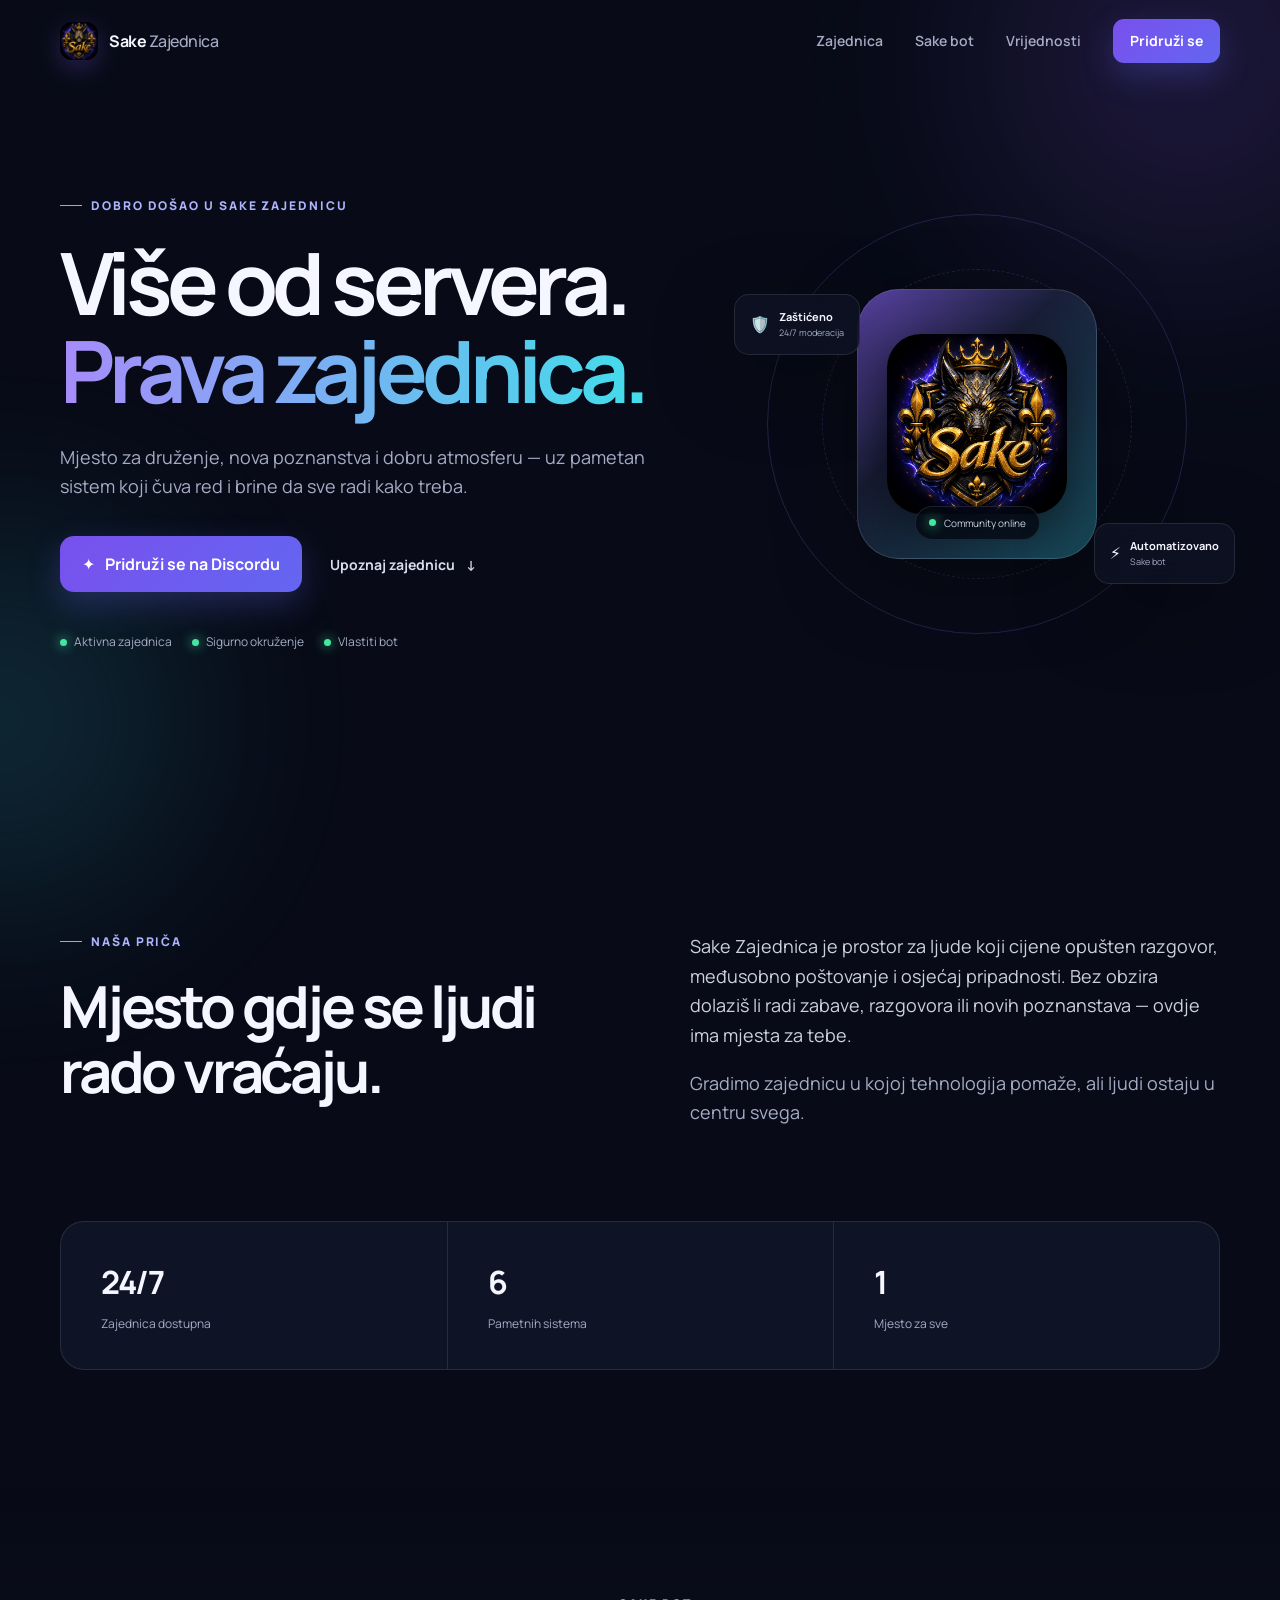
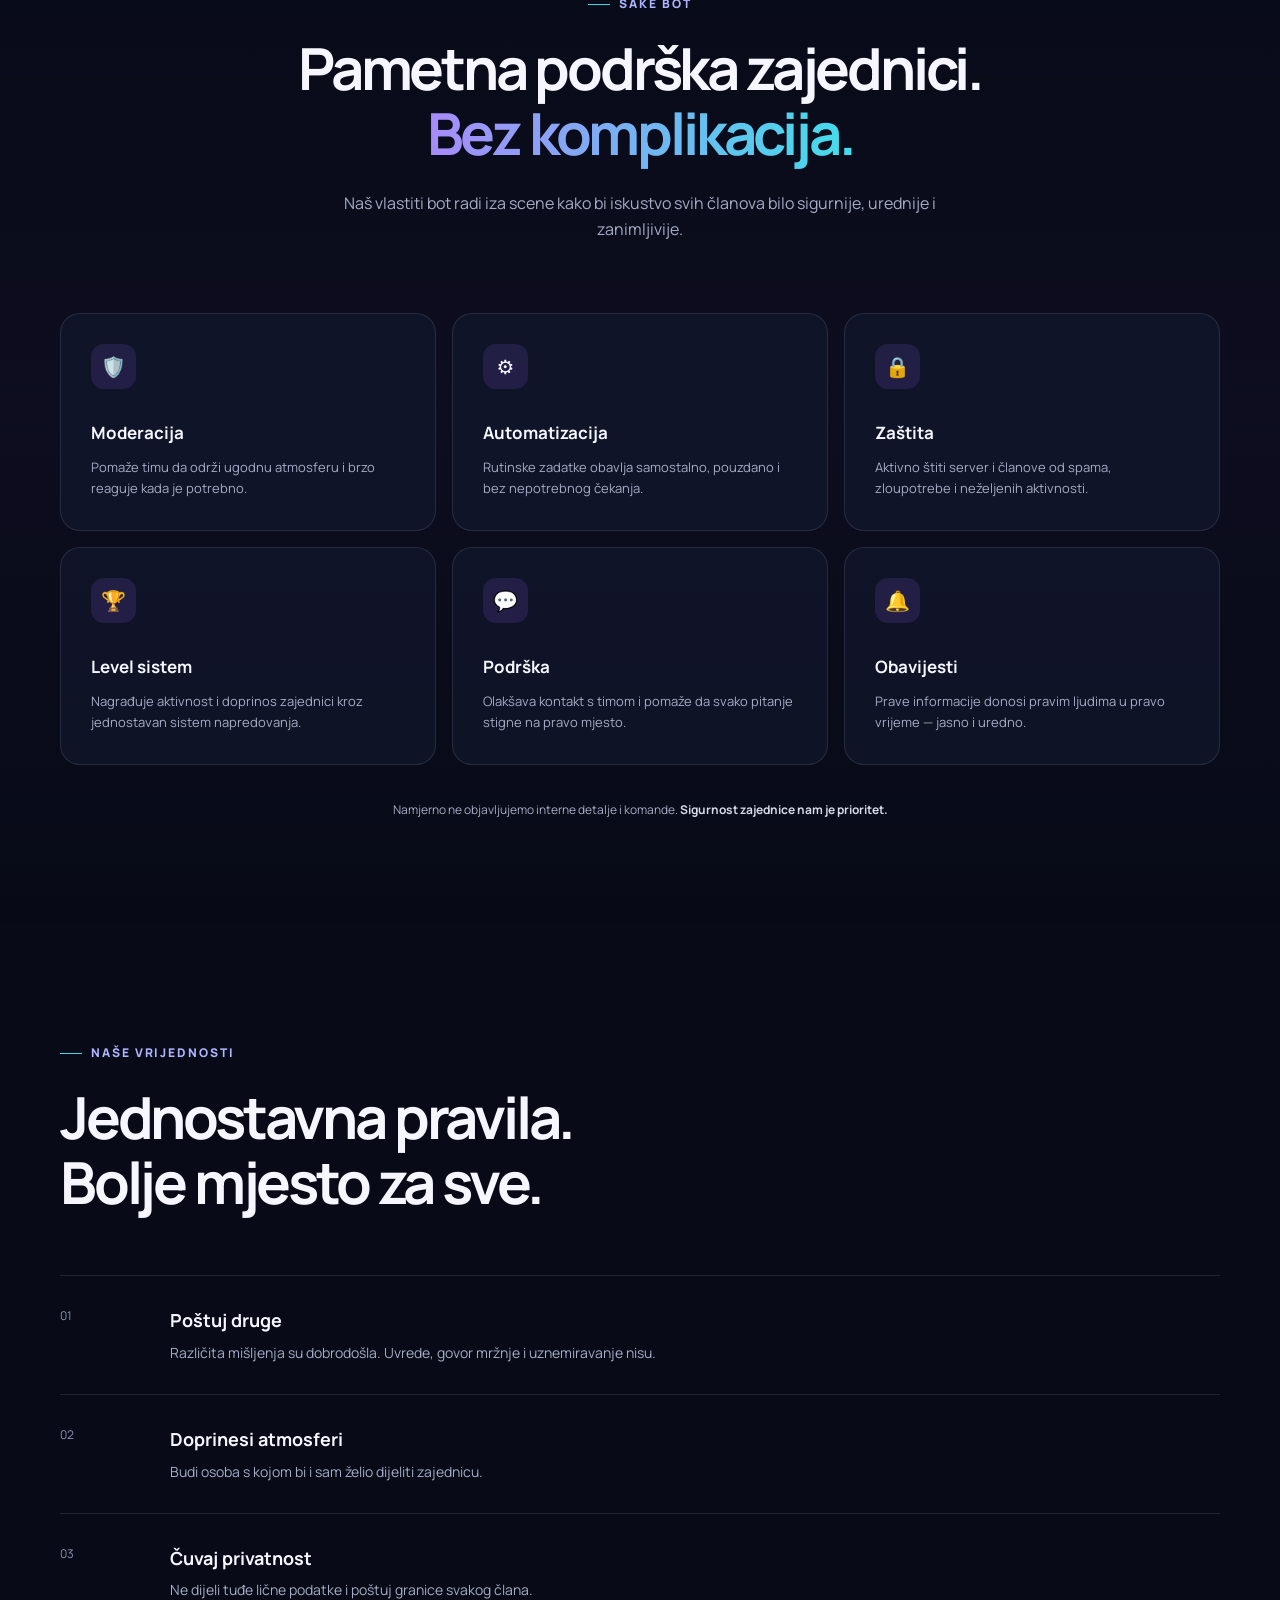
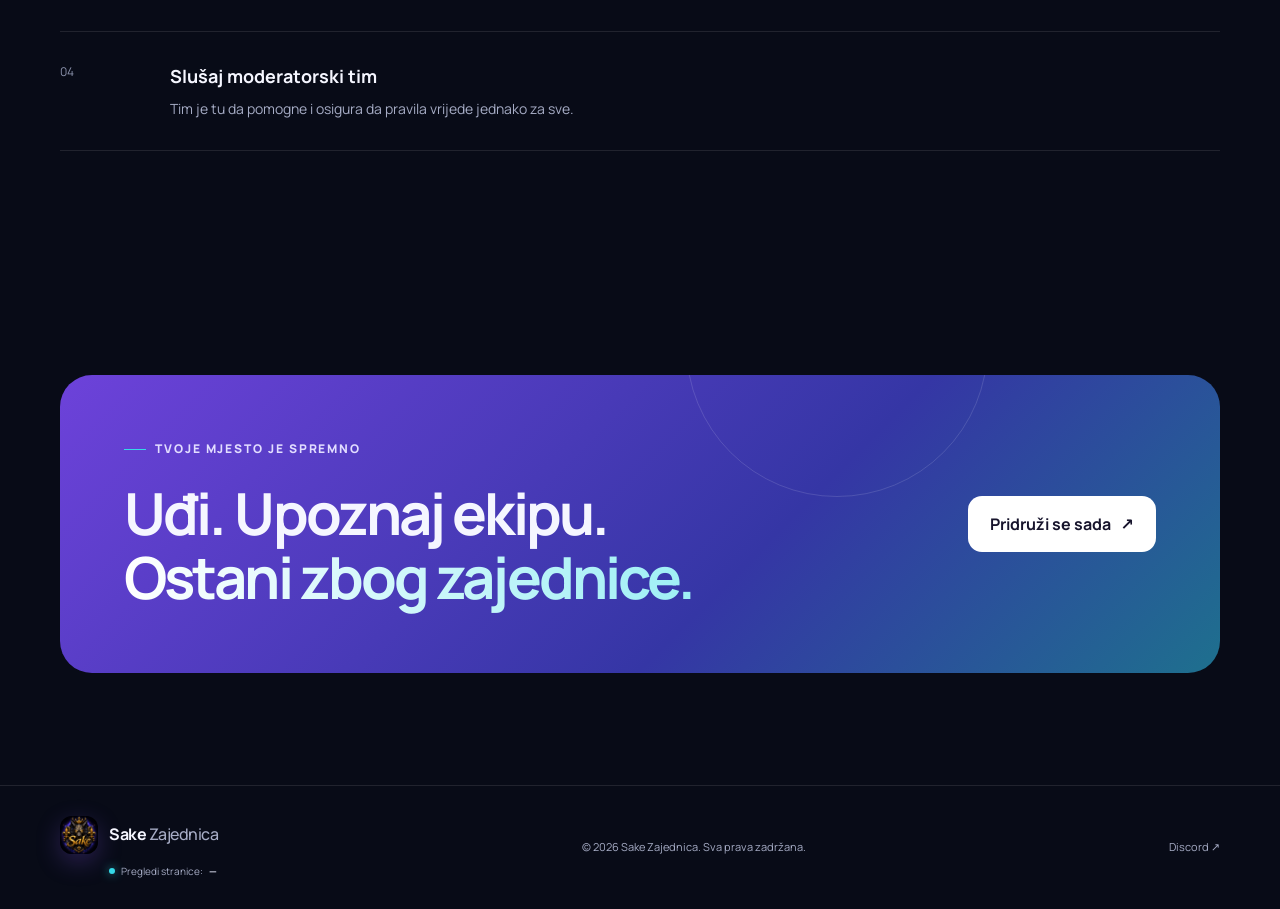
==== index.html @ 74715feb "Fix visitor counter caching." ====
<!DOCTYPE html>
<html lang="bs">
<head>
  <meta charset="UTF-8">
  <meta name="viewport" content="width=device-width, initial-scale=1.0">
  <meta name="description" content="Sake Zajednica — mjesto za druženje, podršku i dobru atmosferu, uz pametnu automatizaciju Sake bota.">
  <meta name="theme-color" content="#080b17">
  <meta property="og:title" content="Sake Zajednica">
  <meta property="og:description" content="Zajednica koja spaja ljude. Sistem koji brine o detaljima.">
  <meta property="og:type" content="website">
  <title>Sake Zajednica — Više od servera</title>
  <link rel="preconnect" href="https://fonts.googleapis.com">
  <link rel="preconnect" href="https://fonts.gstatic.com" crossorigin>
  <link href="https://fonts.googleapis.com/css2?family=Manrope:wght@400;500;600;700;800&display=swap" rel="stylesheet">
  <link rel="stylesheet" href="style.css">
</head>
<body>
  <a class="skip-link" href="#sadrzaj">Preskoči na sadržaj</a>
  <div class="ambient ambient-one" aria-hidden="true"></div>
  <div class="ambient ambient-two" aria-hidden="true"></div>

  <header class="site-header" id="pocetna">
    <div class="container nav-wrap">
      <a class="brand" href="#pocetna" aria-label="Sake Zajednica — početna">
        <img class="brand-mark" src="sake-logo.png" alt="">
        <span>Sake <b>Zajednica</b></span>
      </a>
      <button class="menu-button" type="button" aria-expanded="false" aria-controls="glavna-navigacija" aria-label="Otvori meni">
        <span></span><span></span><span></span>
      </button>
      <nav class="nav" id="glavna-navigacija" aria-label="Glavna navigacija">
        <a href="#zajednica">Zajednica</a>
        <a href="#bot">Sake bot</a>
        <a href="#vrijednosti">Vrijednosti</a>
        <a class="button button-small" href="https://discord.gg/yXfwsWXSf" target="_blank" rel="noopener noreferrer">Pridruži se</a>
      </nav>
    </div>
  </header>

  <main id="sadrzaj">
    <section class="hero section">
      <div class="container hero-grid">
        <div class="hero-copy reveal">
          <p class="eyebrow"><span></span> Dobro došao u Sake Zajednicu</p>
          <h1>Više od servera.<br><em>Prava zajednica.</em></h1>
          <p class="hero-text">Mjesto za druženje, nova poznanstva i dobru atmosferu — uz pametan sistem koji čuva red i brine da sve radi kako treba.</p>
          <div class="hero-actions">
            <a class="button" href="https://discord.gg/yXfwsWXSf" target="_blank" rel="noopener noreferrer">
              <span class="discord-icon" aria-hidden="true">✦</span> Pridruži se na Discordu
            </a>
            <a class="text-link" href="#zajednica">Upoznaj zajednicu <span aria-hidden="true">↓</span></a>
          </div>
          <div class="trust-row" aria-label="Glavne odlike">
            <span><i></i> Aktivna zajednica</span>
            <span><i></i> Sigurno okruženje</span>
            <span><i></i> Vlastiti bot</span>
          </div>
        </div>

        <div class="hero-visual reveal" aria-label="Sake Zajednica simbol">
          <div class="orbit orbit-one"></div>
          <div class="orbit orbit-two"></div>
          <div class="logo-card">
            <div class="logo-placeholder"><img src="sake-logo.png" alt="Sake Zajednica logo"></div>
            <div class="status-pill"><i></i> Community online</div>
          </div>
          <div class="float-card float-card-one"><span>🛡️</span><b>Zaštićeno</b><small>24/7 moderacija</small></div>
          <div class="float-card float-card-two"><span>⚡</span><b>Automatizovano</b><small>Sake bot</small></div>
        </div>
      </div>
    </section>

    <section class="section about" id="zajednica">
      <div class="container split">
        <div class="section-heading reveal">
          <p class="eyebrow"><span></span> Naša priča</p>
          <h2>Mjesto gdje se ljudi rado vraćaju.</h2>
        </div>
        <div class="about-copy reveal">
          <p>Sake Zajednica je prostor za ljude koji cijene opušten razgovor, međusobno poštovanje i osjećaj pripadnosti. Bez obzira dolaziš li radi zabave, razgovora ili novih poznanstava — ovdje ima mjesta za tebe.</p>
          <p>Gradimo zajednicu u kojoj tehnologija pomaže, ali ljudi ostaju u centru svega.</p>
        </div>
      </div>
      <div class="container stats reveal">
        <article><strong>24/7</strong><span>Zajednica dostupna</span></article>
        <article><strong>6</strong><span>Pametnih sistema</span></article>
        <article><strong>1</strong><span>Mjesto za sve</span></article>
      </div>
    </section>

    <section class="section bot-section" id="bot">
      <div class="container">
        <div class="section-heading centered reveal">
          <p class="eyebrow"><span></span> Sake bot</p>
          <h2>Pametna podrška zajednici.<br><em>Bez komplikacija.</em></h2>
          <p>Naš vlastiti bot radi iza scene kako bi iskustvo svih članova bilo sigurnije, urednije i zanimljivije.</p>
        </div>
        <div class="feature-grid">
          <article class="feature-card reveal"><span class="feature-icon">🛡️</span><h3>Moderacija</h3><p>Pomaže timu da održi ugodnu atmosferu i brzo reaguje kada je potrebno.</p></article>
          <article class="feature-card reveal"><span class="feature-icon">⚙️</span><h3>Automatizacija</h3><p>Rutinske zadatke obavlja samostalno, pouzdano i bez nepotrebnog čekanja.</p></article>
          <article class="feature-card reveal"><span class="feature-icon">🔒</span><h3>Zaštita</h3><p>Aktivno štiti server i članove od spama, zloupotrebe i neželjenih aktivnosti.</p></article>
          <article class="feature-card reveal"><span class="feature-icon">🏆</span><h3>Level sistem</h3><p>Nagrađuje aktivnost i doprinos zajednici kroz jednostavan sistem napredovanja.</p></article>
          <article class="feature-card reveal"><span class="feature-icon">💬</span><h3>Podrška</h3><p>Olakšava kontakt s timom i pomaže da svako pitanje stigne na pravo mjesto.</p></article>
          <article class="feature-card reveal"><span class="feature-icon">🔔</span><h3>Obavijesti</h3><p>Prave informacije donosi pravim ljudima u pravo vrijeme — jasno i uredno.</p></article>
        </div>
        <p class="privacy-note reveal">Namjerno ne objavljujemo interne detalje i komande. <strong>Sigurnost zajednice nam je prioritet.</strong></p>
      </div>
    </section>

    <section class="section values" id="vrijednosti">
      <div class="container">
        <div class="section-heading reveal">
          <p class="eyebrow"><span></span> Naše vrijednosti</p>
          <h2>Jednostavna pravila.<br>Bolje mjesto za sve.</h2>
        </div>
        <div class="values-list">
          <article class="value-item reveal"><span>01</span><div><h3>Poštuj druge</h3><p>Različita mišljenja su dobrodošla. Uvrede, govor mržnje i uznemiravanje nisu.</p></div></article>
          <article class="value-item reveal"><span>02</span><div><h3>Doprinesi atmosferi</h3><p>Budi osoba s kojom bi i sam želio dijeliti zajednicu.</p></div></article>
          <article class="value-item reveal"><span>03</span><div><h3>Čuvaj privatnost</h3><p>Ne dijeli tuđe lične podatke i poštuj granice svakog člana.</p></div></article>
          <article class="value-item reveal"><span>04</span><div><h3>Slušaj moderatorski tim</h3><p>Tim je tu da pomogne i osigura da pravila vrijede jednako za sve.</p></div></article>
        </div>
      </div>
    </section>

    <section class="section cta-section">
      <div class="container">
        <div class="cta-card reveal">
          <div>
            <p class="eyebrow"><span></span> Tvoje mjesto je spremno</p>
            <h2>Uđi. Upoznaj ekipu.<br><em>Ostani zbog zajednice.</em></h2>
          </div>
          <a class="button button-light" href="https://discord.gg/yXfwsWXSf" target="_blank" rel="noopener noreferrer">Pridruži se sada <span aria-hidden="true">↗</span></a>
        </div>
      </div>
    </section>
  </main>

  <footer class="footer">
    <div class="container footer-inner">
      <div class="footer-brand-group">
        <a class="brand" href="#pocetna"><img class="brand-mark" src="sake-logo.png" alt=""><span>Sake <b>Zajednica</b></span></a>
        <p class="visitor-counter" aria-live="polite"><span class="visitor-dot" aria-hidden="true"></span> Pregledi stranice: <strong id="visitor-count">—</strong></p>
      </div>
      <p>© <span id="godina"></span> Sake Zajednica. Sva prava zadržana.</p>
      <a class="footer-link" href="https://discord.gg/yXfwsWXSf" target="_blank" rel="noopener noreferrer">Discord ↗</a>
    </div>
  </footer>
  <script src="script.js?v=2"></script>
  <!-- Cloudflare Web Analytics -->
  <script type="module" src="https://static.cloudflareinsights.com/beacon.min.js" data-cf-beacon='{"token":"9c5f7e18ece34b65b502d31fbe0b8e7a"}'></script>
  <!-- End Cloudflare Web Analytics -->
</body>
</html>
---- style.css ----
:root{--bg:#080b17;--bg-2:#0c1020;--panel:rgba(20,25,47,.65);--text:#f5f6ff;--muted:#a6acc5;--line:rgba(255,255,255,.1);--purple:#8b5cf6;--cyan:#35d9e7;--radius:24px;--shadow:0 24px 80px rgba(0,0,0,.35)}
*{box-sizing:border-box}html{scroll-behavior:smooth}body{margin:0;background:var(--bg);color:var(--text);font-family:"Manrope",system-ui,sans-serif;line-height:1.65;overflow-x:hidden}body.menu-open{overflow:hidden}a{color:inherit;text-decoration:none}button{font:inherit}.container{width:min(1160px,calc(100% - 40px));margin-inline:auto}.section{padding:112px 0;position:relative}.skip-link{position:fixed;left:16px;top:-80px;background:#fff;color:#080b17;padding:10px 16px;border-radius:8px;z-index:999}.skip-link:focus{top:16px}.ambient{position:fixed;border-radius:50%;filter:blur(100px);pointer-events:none;opacity:.15;z-index:-1}.ambient-one{width:420px;height:420px;background:var(--purple);top:-150px;right:-120px}.ambient-two{width:360px;height:360px;background:var(--cyan);bottom:0;left:-180px}.site-header{position:fixed;z-index:100;width:100%;top:0;transition:.3s}.site-header.scrolled{background:rgba(8,11,23,.8);backdrop-filter:blur(18px);border-bottom:1px solid var(--line)}.nav-wrap{height:82px;display:flex;align-items:center;justify-content:space-between}.brand{display:flex;align-items:center;gap:11px;font-weight:700;letter-spacing:-.03em}.brand b{color:var(--muted);font-weight:500}.brand-mark{display:grid;place-items:center;width:38px;height:38px;border-radius:12px;background:linear-gradient(135deg,var(--purple),var(--cyan));font-weight:800;box-shadow:0 8px 24px rgba(139,92,246,.25)}.nav{display:flex;align-items:center;gap:32px;font-size:14px;font-weight:600;color:var(--muted)}.nav a:not(.button):hover{color:var(--text)}.menu-button{display:none;border:0;background:none;padding:8px}.menu-button span{display:block;width:24px;height:2px;background:#fff;margin:5px;border-radius:2px}.button{display:inline-flex;align-items:center;justify-content:center;gap:10px;border-radius:14px;padding:15px 22px;background:linear-gradient(135deg,#7950ed,#6366f1);font-weight:700;color:#fff;box-shadow:0 12px 32px rgba(99,102,241,.28);transition:transform .2s,box-shadow .2s}.button:hover{transform:translateY(-2px);box-shadow:0 16px 38px rgba(99,102,241,.4)}.button-small{padding:10px 17px;border-radius:11px}.hero{min-height:820px;display:grid;align-items:center;padding-top:140px}.hero-grid{display:grid;grid-template-columns:1.1fr .9fr;gap:80px;align-items:center}.eyebrow{display:flex;align-items:center;gap:9px;color:#aeb5ff;text-transform:uppercase;font-size:12px;letter-spacing:.16em;font-weight:800;margin:0 0 22px}.eyebrow span{width:22px;height:1px;background:var(--cyan)}h1,h2,h3,p{margin-top:0}h1{font-size:clamp(52px,7vw,86px);line-height:1.03;letter-spacing:-.065em;margin-bottom:28px}h1 em,h2 em{font-style:normal;background:linear-gradient(90deg,#a78bfa,#42ddea);background-clip:text;-webkit-background-clip:text;color:transparent}.hero-text{font-size:18px;color:var(--muted);max-width:620px;margin-bottom:34px}.hero-actions{display:flex;align-items:center;gap:28px}.text-link{color:#d8dcef;font-size:14px;font-weight:700}.text-link span{margin-left:8px}.trust-row{display:flex;flex-wrap:wrap;gap:20px;margin-top:40px;color:var(--muted);font-size:12px}.trust-row span{display:flex;align-items:center;gap:7px}.trust-row i,.status-pill i{width:7px;height:7px;border-radius:50%;background:#43e7a1;box-shadow:0 0 12px #43e7a1}.hero-visual{position:relative;min-height:480px;display:grid;place-items:center}.orbit{position:absolute;border:1px solid rgba(147,126,255,.2);border-radius:50%}.orbit-one{width:420px;height:420px;animation:spin 18s linear infinite}.orbit-two{width:310px;height:310px;border-style:dashed;animation:spin 14s linear infinite reverse}.logo-card{position:relative;width:240px;height:270px;border:1px solid rgba(255,255,255,.15);border-radius:42px;background:linear-gradient(145deg,rgba(39,45,79,.8),rgba(13,17,34,.8));backdrop-filter:blur(16px);display:grid;place-items:center;box-shadow:var(--shadow)}.logo-card:before{content:"";position:absolute;inset:-1px;border-radius:42px;background:linear-gradient(135deg,rgba(139,92,246,.55),transparent 40%,rgba(53,217,231,.3));z-index:-1}.logo-placeholder{text-align:center}.logo-placeholder span{display:grid;place-items:center;width:100px;height:100px;border-radius:30px;background:linear-gradient(135deg,var(--purple),var(--cyan));font-size:48px;font-weight:800;margin:auto auto 14px}.logo-placeholder small{color:var(--muted);font-size:9px;letter-spacing:.18em}.status-pill{position:absolute;bottom:18px;display:flex;align-items:center;gap:8px;background:rgba(5,8,18,.78);border:1px solid var(--line);border-radius:30px;padding:8px 13px;font-size:10px;color:#cbd0e2}.float-card{position:absolute;display:grid;grid-template-columns:auto 1fr;column-gap:9px;align-items:center;padding:13px 15px;border:1px solid var(--line);border-radius:15px;background:rgba(14,18,36,.8);backdrop-filter:blur(14px);box-shadow:var(--shadow)}.float-card span{grid-row:1/3}.float-card b{font-size:11px}.float-card small{font-size:9px;color:var(--muted)}.float-card-one{left:0;top:110px}.float-card-two{right:-15px;bottom:80px}.split{display:grid;grid-template-columns:1fr 1fr;gap:100px}.section-heading h2{font-size:clamp(38px,5vw,58px);line-height:1.12;letter-spacing:-.055em;margin-bottom:24px}.section-heading>p:last-child{color:var(--muted);max-width:610px}.about-copy{font-size:18px;color:#ccd0df}.about-copy p:last-child{color:var(--muted)}.stats{display:grid;grid-template-columns:repeat(3,1fr);margin-top:75px;border:1px solid var(--line);border-radius:var(--radius);background:var(--panel)}.stats article{padding:34px 40px}.stats article+article{border-left:1px solid var(--line)}.stats strong{display:block;font-size:32px;letter-spacing:-.04em}.stats span{color:var(--muted);font-size:12px}.bot-section{background:linear-gradient(180deg,transparent,rgba(45,31,94,.12),transparent)}.centered{text-align:center;display:flex;flex-direction:column;align-items:center}.centered .eyebrow{justify-content:center}.feature-grid{display:grid;grid-template-columns:repeat(3,1fr);gap:16px;margin-top:54px}.feature-card{padding:30px;border:1px solid var(--line);border-radius:20px;background:var(--panel);transition:.25s}.feature-card:hover{transform:translateY(-4px);border-color:rgba(139,92,246,.4);background:rgba(27,32,60,.78)}.feature-icon{display:grid;place-items:center;width:45px;height:45px;border-radius:13px;background:rgba(139,92,246,.14);font-size:20px;margin-bottom:30px}.feature-card h3{font-size:17px;margin-bottom:10px}.feature-card p{font-size:13px;color:var(--muted);margin:0}.privacy-note{text-align:center;color:var(--muted);font-size:12px;margin:35px 0 0}.privacy-note strong{color:#d7daea}.values .section-heading{max-width:700px}.values-list{margin-top:60px;border-top:1px solid var(--line)}.value-item{display:grid;grid-template-columns:80px 1fr;gap:30px;padding:30px 0;border-bottom:1px solid var(--line)}.value-item>span{font-size:12px;color:#8c93ad}.value-item h3{margin-bottom:5px;font-size:18px}.value-item p{margin:0;color:var(--muted);font-size:14px}.cta-card{padding:64px;background:linear-gradient(135deg,#6d42da,#3536a5 60%,#1e708e);border-radius:32px;display:flex;align-items:center;justify-content:space-between;gap:40px;overflow:hidden;position:relative}.cta-card:after{content:"";position:absolute;width:300px;height:300px;border:1px solid rgba(255,255,255,.13);border-radius:50%;right:20%;top:-180px}.cta-card h2{font-size:clamp(38px,5vw,58px);line-height:1.1;letter-spacing:-.05em;margin:0}.cta-card h2 em{background:linear-gradient(90deg,#fff,#9eeff5);background-clip:text;-webkit-background-clip:text;color:transparent}.cta-card .eyebrow{color:#e2ddff}.button-light{background:#fff;color:#17142c;box-shadow:none;white-space:nowrap;z-index:1}.footer{border-top:1px solid var(--line);padding:30px 0}.footer-inner{display:flex;align-items:center;justify-content:space-between}.footer p,.footer-link{font-size:11px;color:var(--muted);margin:0}.reveal{opacity:0;transform:translateY(22px);transition:opacity .65s ease,transform .65s ease}.reveal.visible{opacity:1;transform:none}@keyframes spin{to{transform:rotate(360deg)}}@media(prefers-reduced-motion:reduce){html{scroll-behavior:auto}.reveal{opacity:1;transform:none;transition:none}.orbit{animation:none}.button{transition:none}}
@media(max-width:900px){.section{padding:85px 0}.menu-button{display:block;z-index:102}.nav{position:fixed;inset:0;background:rgba(8,11,23,.98);flex-direction:column;justify-content:center;font-size:20px;transform:translateX(100%);transition:.3s}.nav.open{transform:none}.hero{min-height:auto}.hero-grid,.split{grid-template-columns:1fr;gap:60px}.hero-visual{min-height:430px}.feature-grid{grid-template-columns:repeat(2,1fr)}.cta-card{padding:50px 36px;align-items:flex-start;flex-direction:column}.float-card-one{left:5%}.float-card-two{right:3%}}
@media(max-width:600px){.container{width:min(100% - 28px,1160px)}.section{padding:72px 0}.nav-wrap{height:70px}.hero{padding-top:115px}.hero-actions{align-items:stretch;flex-direction:column;gap:18px}.text-link{text-align:center}.hero-visual{min-height:390px}.orbit-one{width:330px;height:330px}.orbit-two{width:255px;height:255px}.logo-card{width:190px;height:220px}.logo-placeholder span{width:82px;height:82px}.float-card{padding:10px 12px}.feature-grid{grid-template-columns:1fr}.stats{grid-template-columns:1fr}.stats article+article{border-left:0;border-top:1px solid var(--line)}.stats article{padding:25px 28px}.value-item{grid-template-columns:42px 1fr;gap:15px}.cta-card{padding:38px 25px;border-radius:24px}.button-light{width:100%}.footer-inner{flex-direction:column;gap:18px;text-align:center}}

/* Službeni Sake logotip */
.brand-mark{display:block;width:38px;height:38px;border-radius:12px;object-fit:cover;background:none;box-shadow:0 8px 24px rgba(139,92,246,.25)}
.logo-placeholder{width:180px;height:180px;border-radius:34px;overflow:hidden;box-shadow:0 14px 45px rgba(0,0,0,.45)}
.logo-placeholder img{display:block;width:100%;height:100%;object-fit:cover}
@media(max-width:600px){.logo-placeholder{width:145px;height:145px;border-radius:28px}}

/* Javni brojač pregleda u footeru */
.footer-brand-group{display:flex;flex-direction:column;align-items:flex-start;gap:9px}
.visitor-counter{display:flex;align-items:center;gap:6px;padding-left:49px;font-size:10px!important;color:var(--muted);margin:0}
.visitor-counter strong{color:#dfe3f5;font-weight:700;font-variant-numeric:tabular-nums}
.visitor-dot{width:6px;height:6px;border-radius:50%;background:var(--cyan);box-shadow:0 0 10px rgba(53,217,231,.8)}
@media(max-width:600px){.footer-brand-group{align-items:center}.visitor-counter{padding-left:0}}
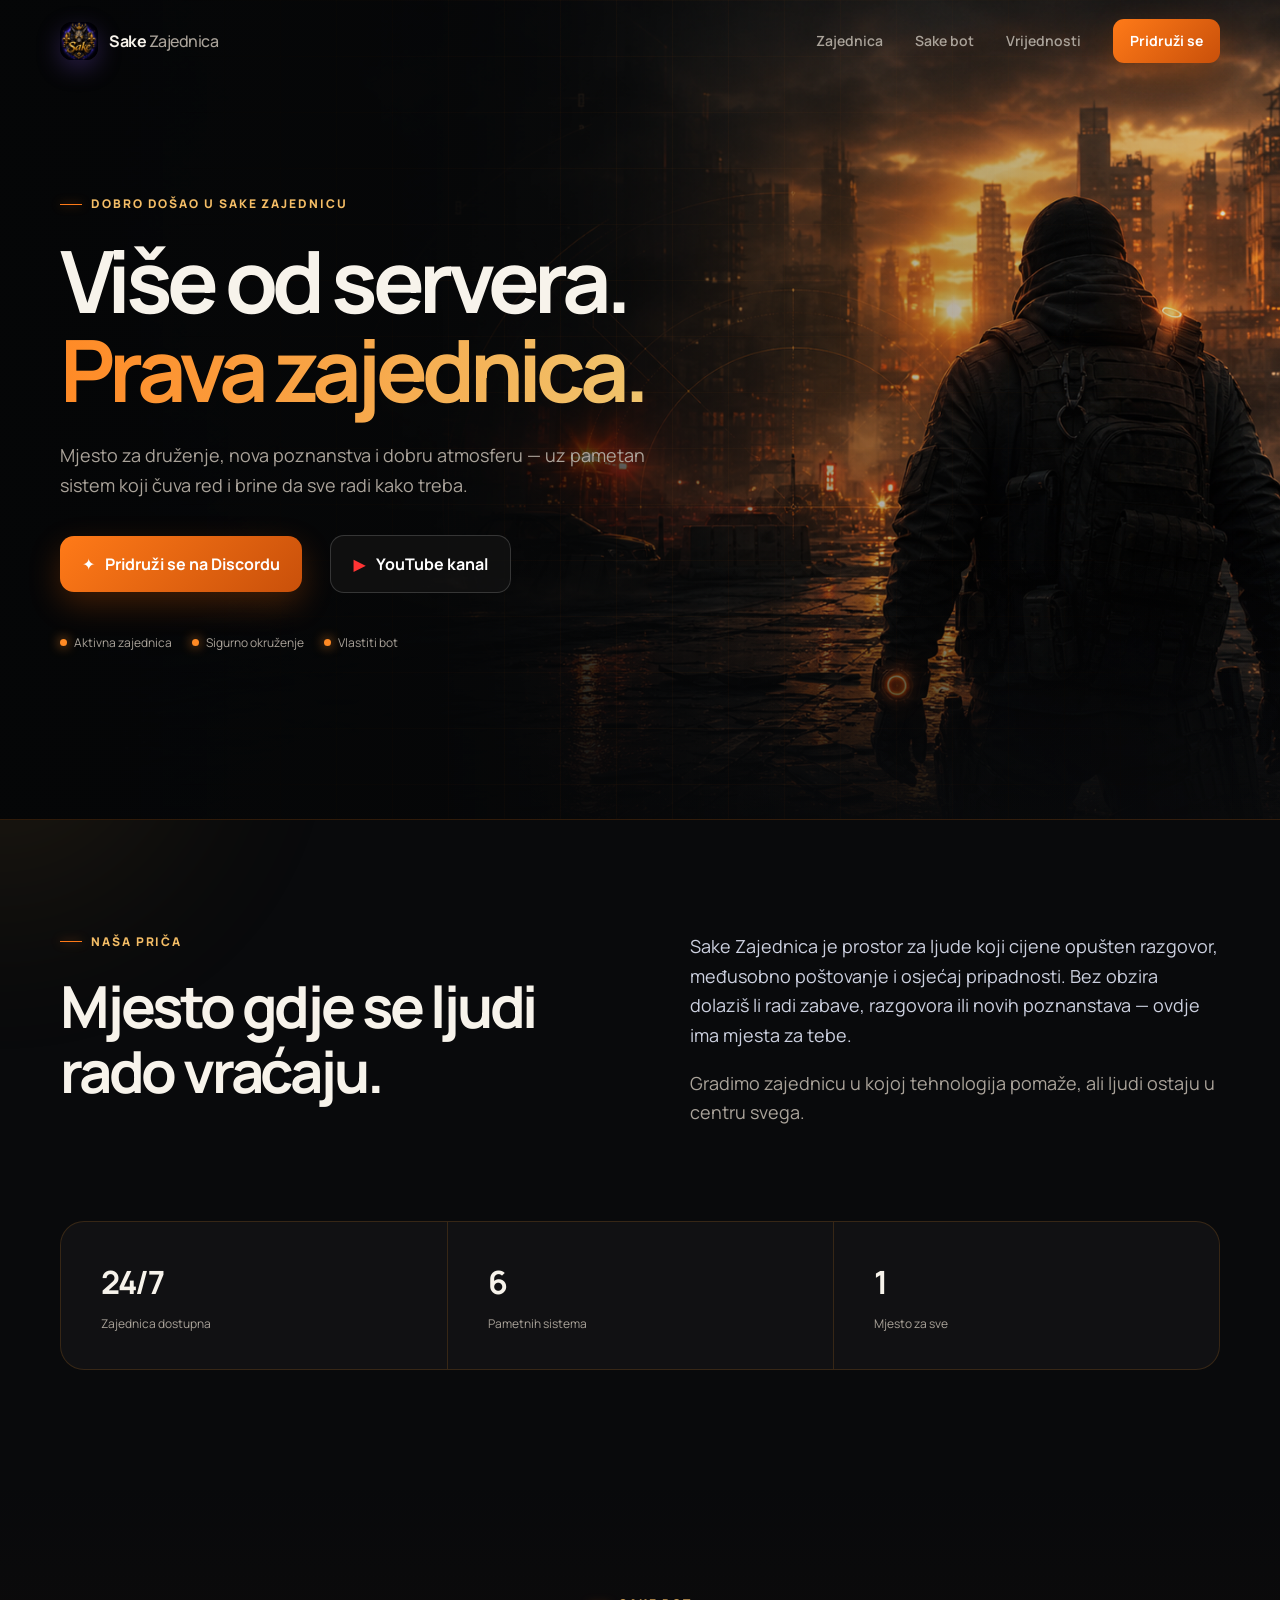
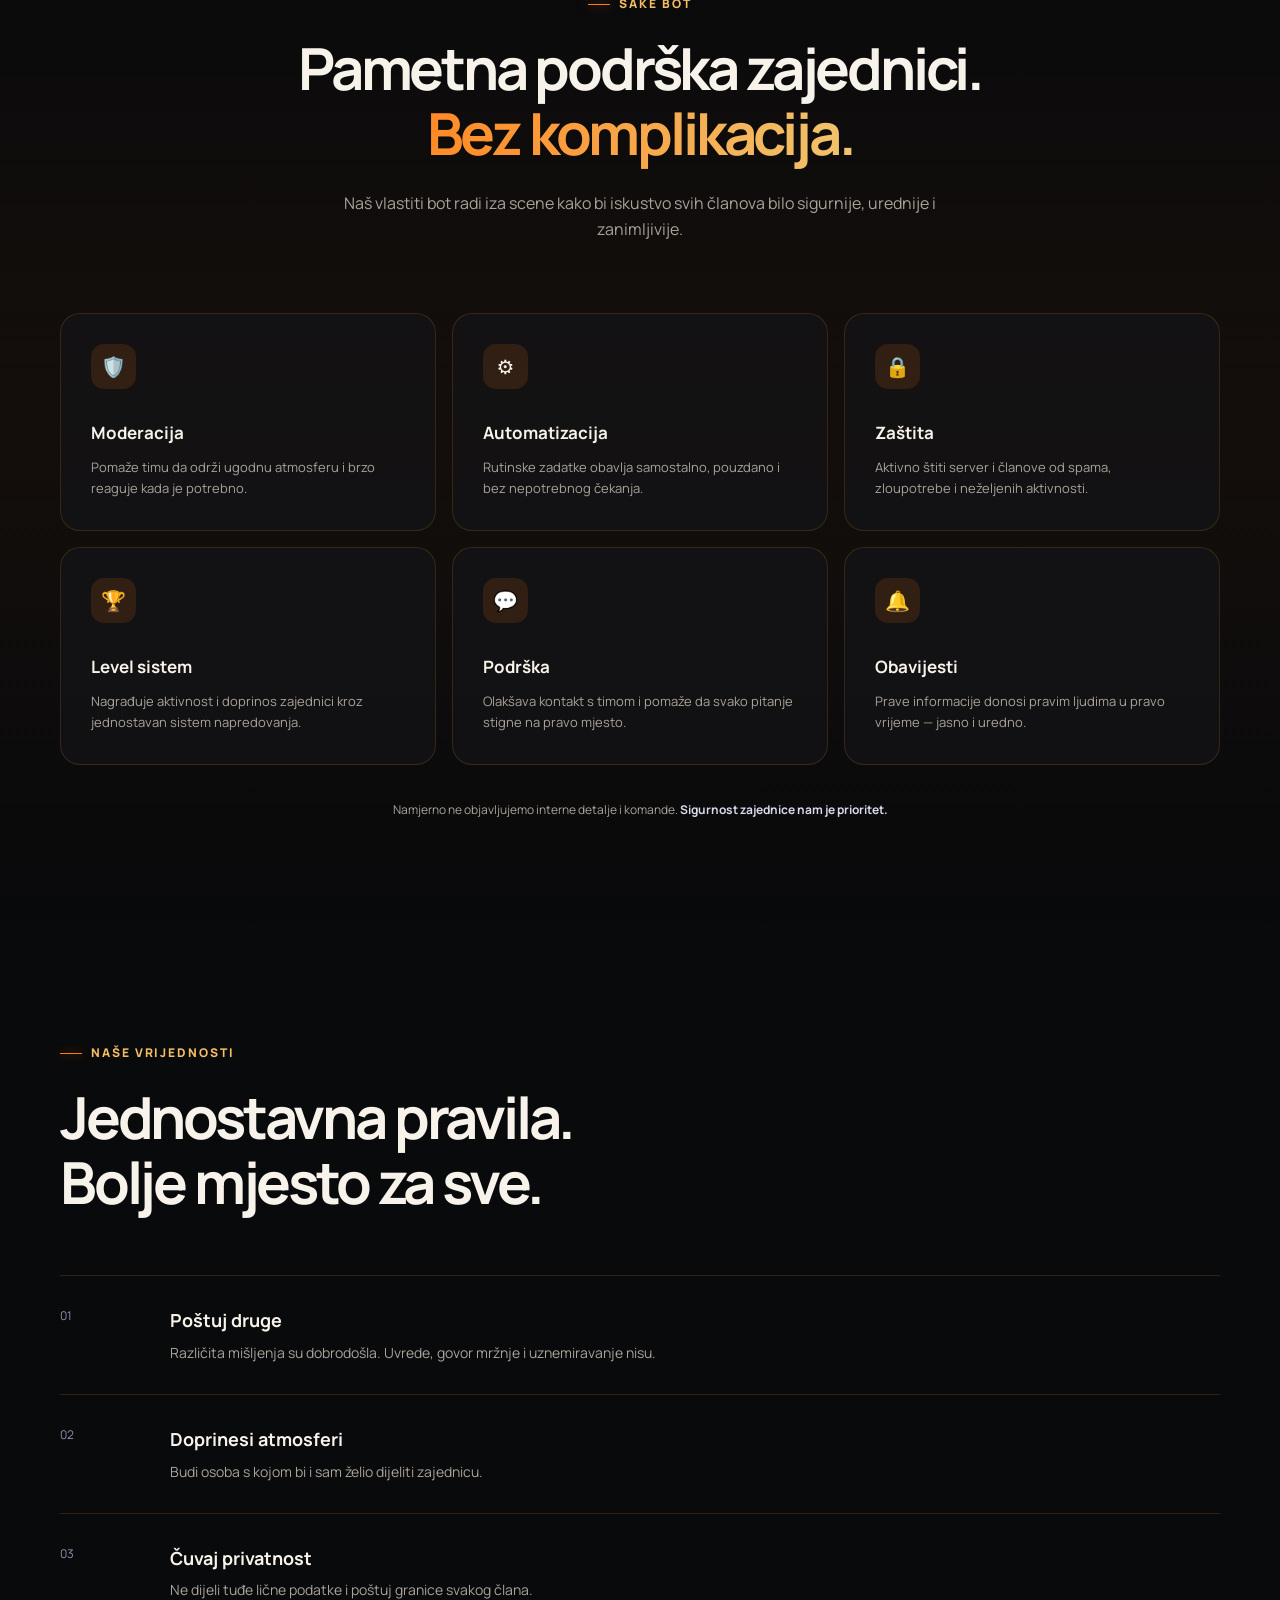
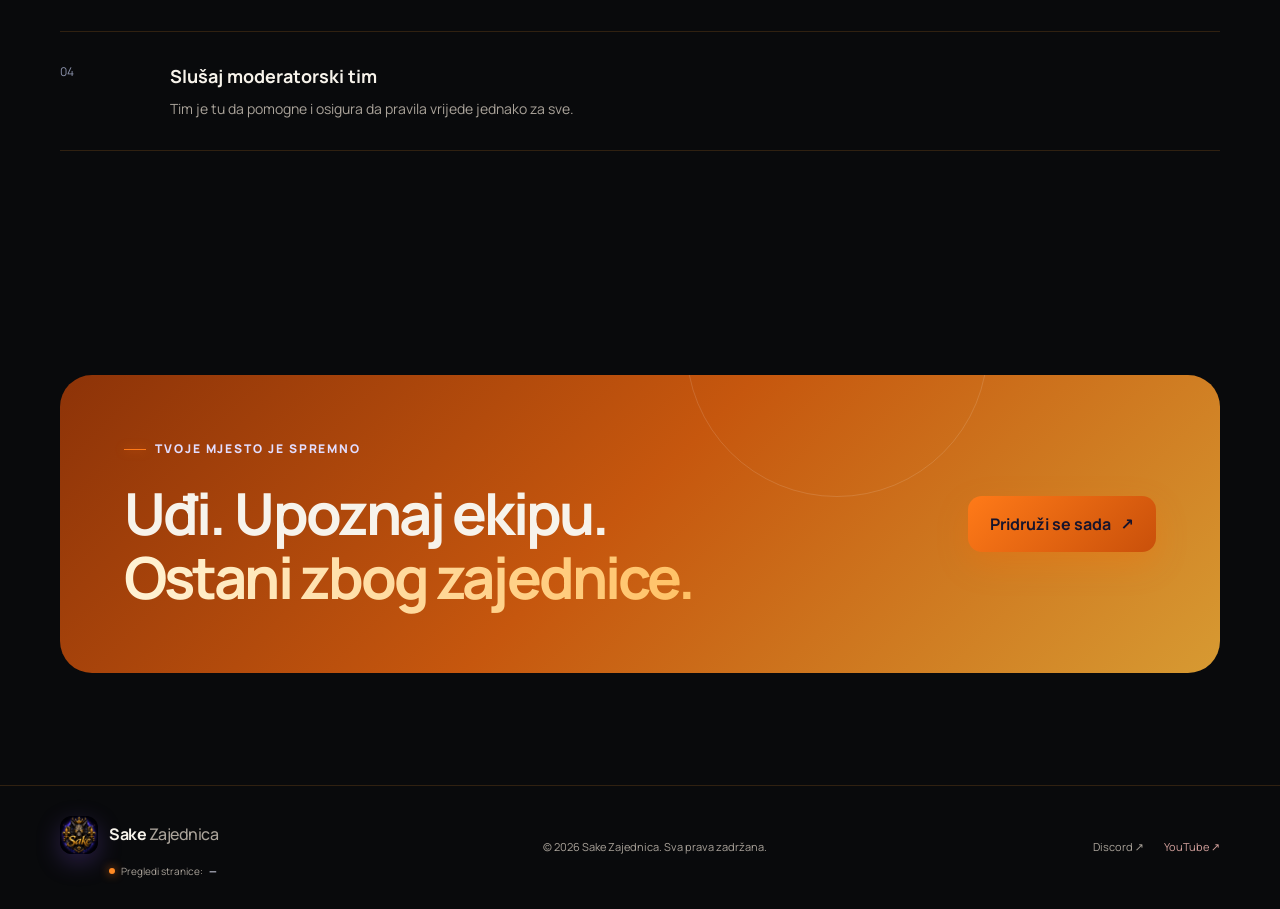
==== commit 0cccbb33: "Add files via upload" ====
--- a/index.html
+++ b/index.html
@@ -4,7 +4,7 @@
   <meta charset="UTF-8">
   <meta name="viewport" content="width=device-width, initial-scale=1.0">
   <meta name="description" content="Sake Zajednica — mjesto za druženje, podršku i dobru atmosferu, uz pametnu automatizaciju Sake bota.">
-  <meta name="theme-color" content="#080b17">
+  <meta name="theme-color" content="#090a0c">
   <meta property="og:title" content="Sake Zajednica">
   <meta property="og:description" content="Zajednica koja spaja ljude. Sistem koji brine o detaljima.">
   <meta property="og:type" content="website">
@@ -48,7 +48,7 @@
             <a class="button" href="https://discord.gg/yXfwsWXSf" target="_blank" rel="noopener noreferrer">
               <span class="discord-icon" aria-hidden="true">✦</span> Pridruži se na Discordu
             </a>
-            <a class="text-link" href="#zajednica">Upoznaj zajednicu <span aria-hidden="true">↓</span></a>
+            <a class="button button-youtube" href="https://www.youtube.com/@Sake_ba" target="_blank" rel="noopener noreferrer"><span aria-hidden="true">▶</span> YouTube kanal</a>
           </div>
           <div class="trust-row" aria-label="Glavne odlike">
             <span><i></i> Aktivna zajednica</span>
@@ -142,10 +142,13 @@
         <p class="visitor-counter" aria-live="polite"><span class="visitor-dot" aria-hidden="true"></span> Pregledi stranice: <strong id="visitor-count">—</strong></p>
       </div>
       <p>© <span id="godina"></span> Sake Zajednica. Sva prava zadržana.</p>
-      <a class="footer-link" href="https://discord.gg/yXfwsWXSf" target="_blank" rel="noopener noreferrer">Discord ↗</a>
+      <div class="footer-links">
+        <a class="footer-link" href="https://discord.gg/yXfwsWXSf" target="_blank" rel="noopener noreferrer">Discord ↗</a>
+        <a class="footer-link youtube-link" href="https://www.youtube.com/@Sake_ba" target="_blank" rel="noopener noreferrer">YouTube ↗</a>
+      </div>
     </div>
   </footer>
-  <script src="script.js?v=2"></script>
+  <script src="script.js?v=3"></script>
   <!-- Cloudflare Web Analytics -->
   <script type="module" src="https://static.cloudflareinsights.com/beacon.min.js" data-cf-beacon='{"token":"9c5f7e18ece34b65b502d31fbe0b8e7a"}'></script>
   <!-- End Cloudflare Web Analytics -->
--- a/style.css
+++ b/style.css
@@ -15,3 +15,23 @@
 .visitor-counter strong{color:#dfe3f5;font-weight:700;font-variant-numeric:tabular-nums}
 .visitor-dot{width:6px;height:6px;border-radius:50%;background:var(--cyan);box-shadow:0 0 10px rgba(53,217,231,.8)}
 @media(max-width:600px){.footer-brand-group{align-items:center}.visitor-counter{padding-left:0}}
+
+/* Sake Tactical — crno, narandžasto i zlato */
+:root{--bg:#090a0c;--bg-2:#101114;--panel:rgba(20,20,21,.82);--text:#f7f3eb;--muted:#aaa39a;--line:rgba(255,154,45,.16);--purple:#ff7a18;--cyan:#e9b44c;--shadow:0 24px 80px rgba(0,0,0,.55)}
+.ambient-one{background:#ff6a00;opacity:.12}.ambient-two{background:#d49a32;opacity:.1}
+.site-header.scrolled{background:rgba(9,10,12,.88);border-bottom-color:rgba(255,138,31,.17)}
+.hero{isolation:isolate;background:linear-gradient(90deg,rgba(5,6,7,.98) 0%,rgba(5,6,7,.9) 34%,rgba(5,6,7,.32) 68%,rgba(5,6,7,.12) 100%),linear-gradient(0deg,rgba(9,10,12,.92) 0%,transparent 32%),url('sake-tactical-hero.png') 68% center/cover no-repeat;border-bottom:1px solid rgba(255,132,24,.17)}
+.hero:after{content:"";position:absolute;inset:0;z-index:-1;pointer-events:none;background-image:linear-gradient(rgba(255,133,27,.035) 1px,transparent 1px),linear-gradient(90deg,rgba(255,133,27,.035) 1px,transparent 1px);background-size:56px 56px;mask-image:linear-gradient(90deg,transparent 12%,#000 50%,transparent)}
+.hero-grid{grid-template-columns:minmax(0,700px) 1fr}.hero-copy{position:relative;z-index:2}.hero-visual{display:none}
+.eyebrow{color:#f4bd66}.eyebrow span{background:#ff7a18;box-shadow:0 0 10px rgba(255,122,24,.7)}
+h1 em,h2 em{background:linear-gradient(90deg,#ff8a26,#f0c46d);background-clip:text;-webkit-background-clip:text;color:transparent}
+.button{background:linear-gradient(135deg,#ff7a18,#c9500a);box-shadow:0 12px 32px rgba(255,106,0,.24)}.button:hover{box-shadow:0 16px 38px rgba(255,106,0,.38)}
+.button-youtube{background:rgba(18,18,19,.78);border:1px solid rgba(255,255,255,.16);box-shadow:none}.button-youtube span{color:#ff3434}.button-youtube:hover{border-color:#ff3434;box-shadow:0 12px 30px rgba(255,36,36,.15)}
+.trust-row i,.status-pill i{background:#ff8a24;box-shadow:0 0 12px #ff8a24}
+.bot-section{background:linear-gradient(180deg,transparent,rgba(100,48,8,.12),transparent)}
+.feature-card:hover{border-color:rgba(255,132,30,.42);background:rgba(31,25,20,.88)}.feature-icon{background:rgba(255,122,24,.13)}
+.cta-card{background:linear-gradient(135deg,#8d3308,#c6570e 48%,#d79a32)}.cta-card h2 em{background:linear-gradient(90deg,#fff3d5,#ffc165);background-clip:text;-webkit-background-clip:text;color:transparent}
+.visitor-dot{background:#ff8a24;box-shadow:0 0 10px rgba(255,122,24,.9)}
+.footer-links{display:flex;align-items:center;gap:20px}.youtube-link{color:#d2a09c}.youtube-link:hover{color:#ff4d45}
+@media(max-width:900px){.hero{background-position:70% center}.hero-grid{grid-template-columns:1fr}.hero-copy{max-width:680px}}
+@media(max-width:600px){.hero{background-image:linear-gradient(90deg,rgba(5,6,7,.97),rgba(5,6,7,.72)),linear-gradient(0deg,rgba(9,10,12,.96),transparent 45%),url('sake-tactical-hero.png');background-position:72% center}.hero-actions{gap:12px}.button-youtube{width:100%}.footer-links{gap:16px}}
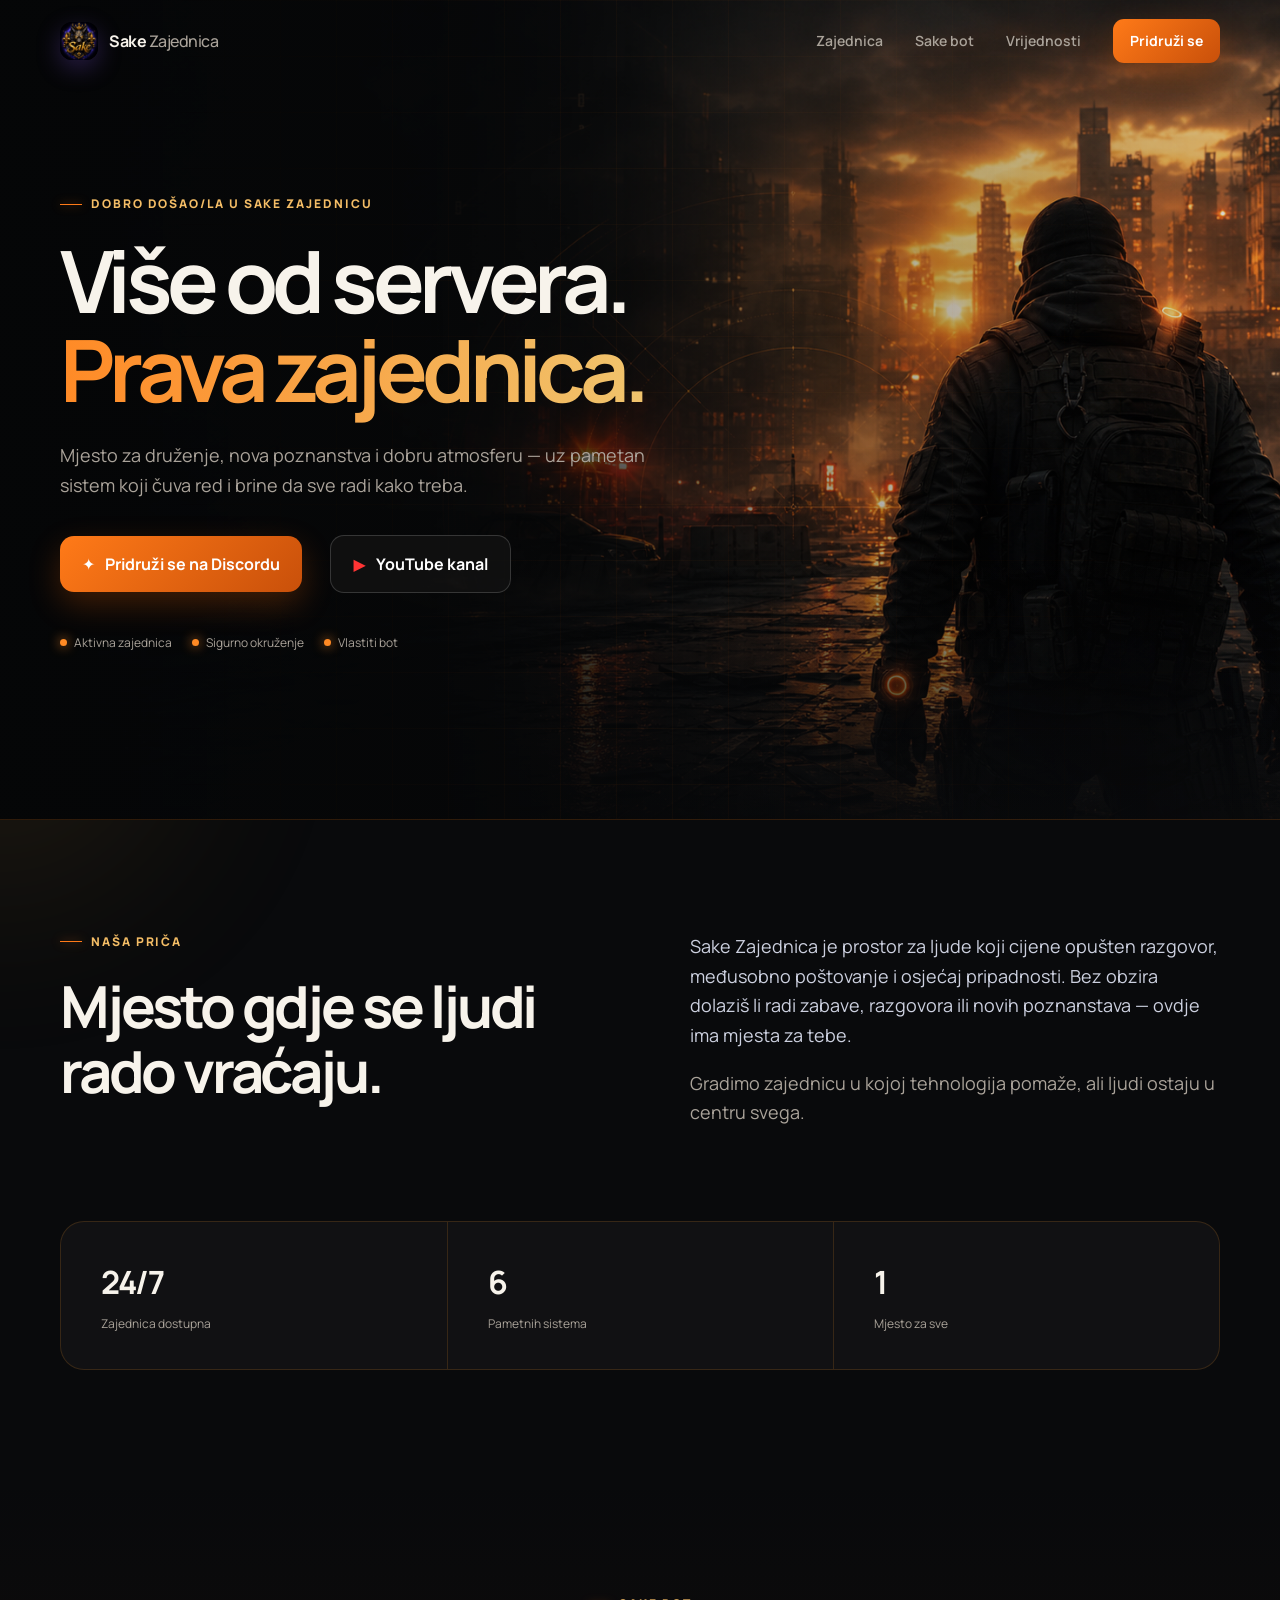
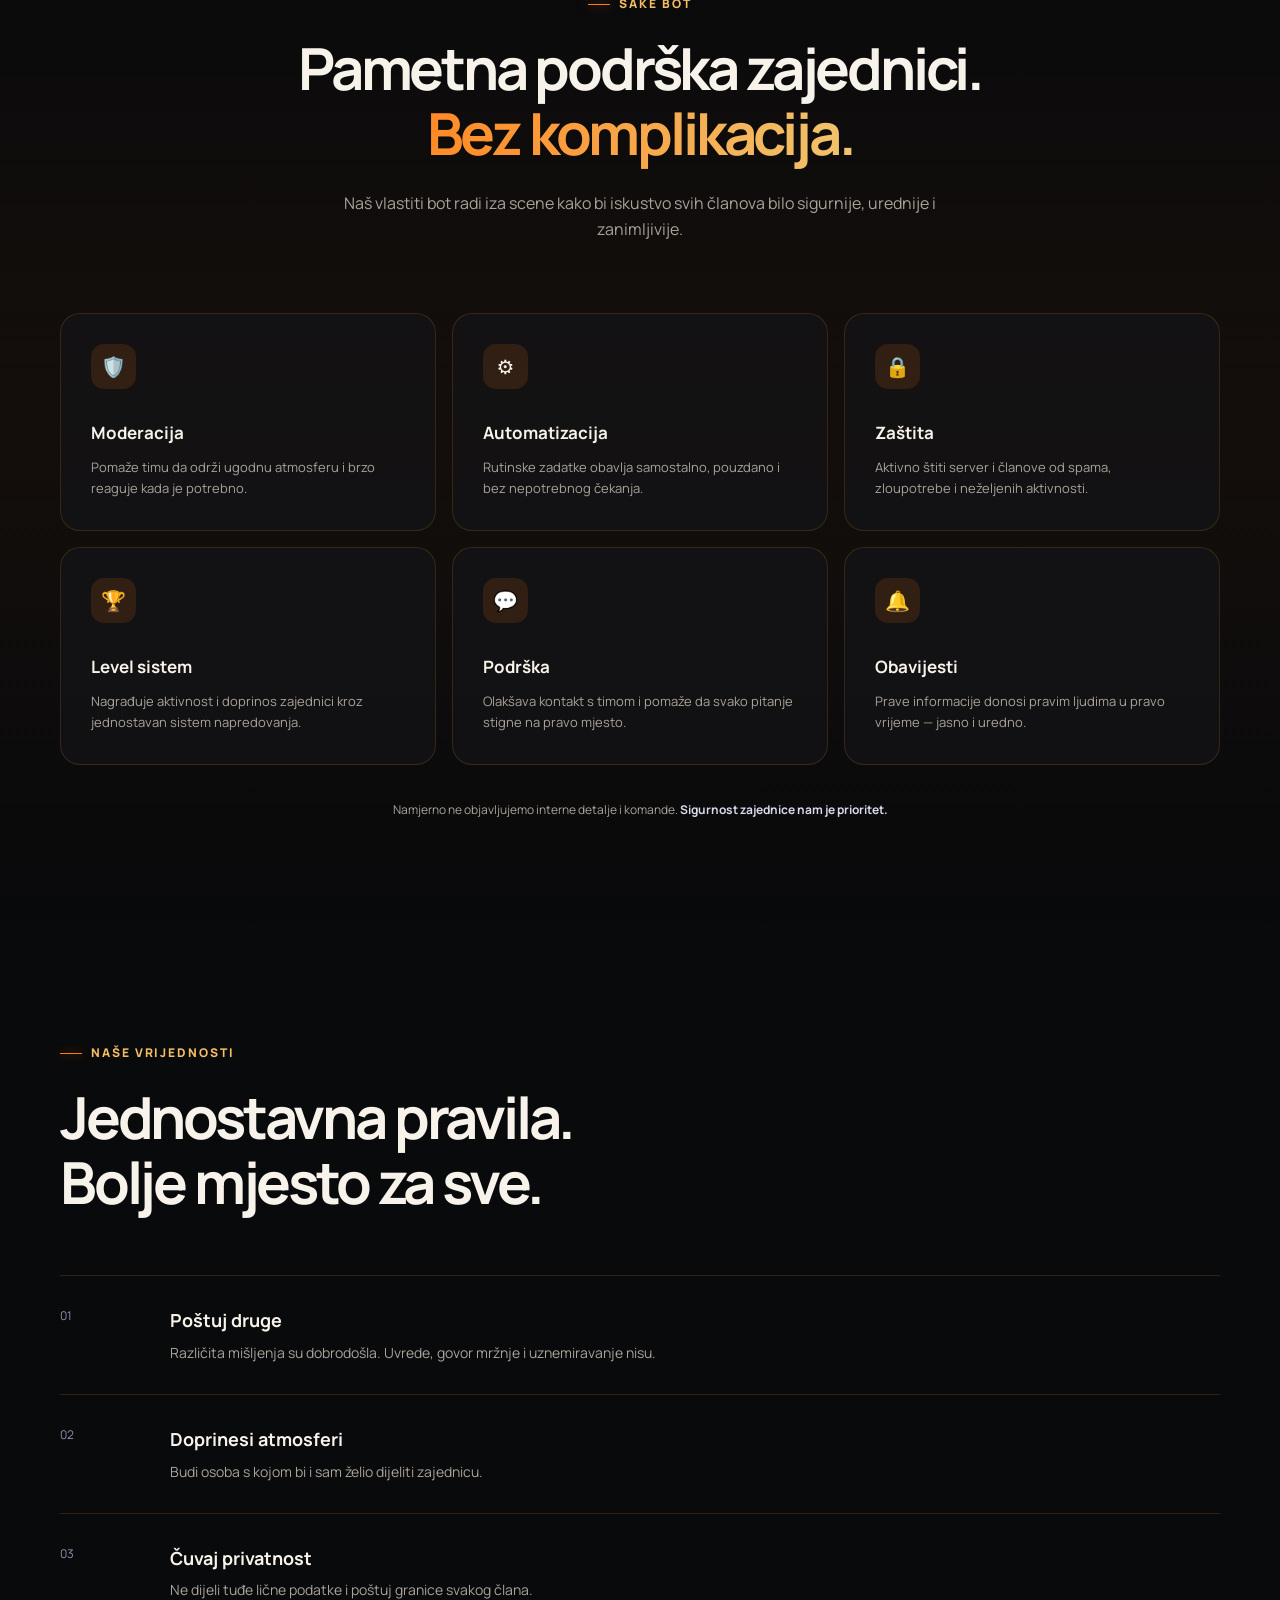
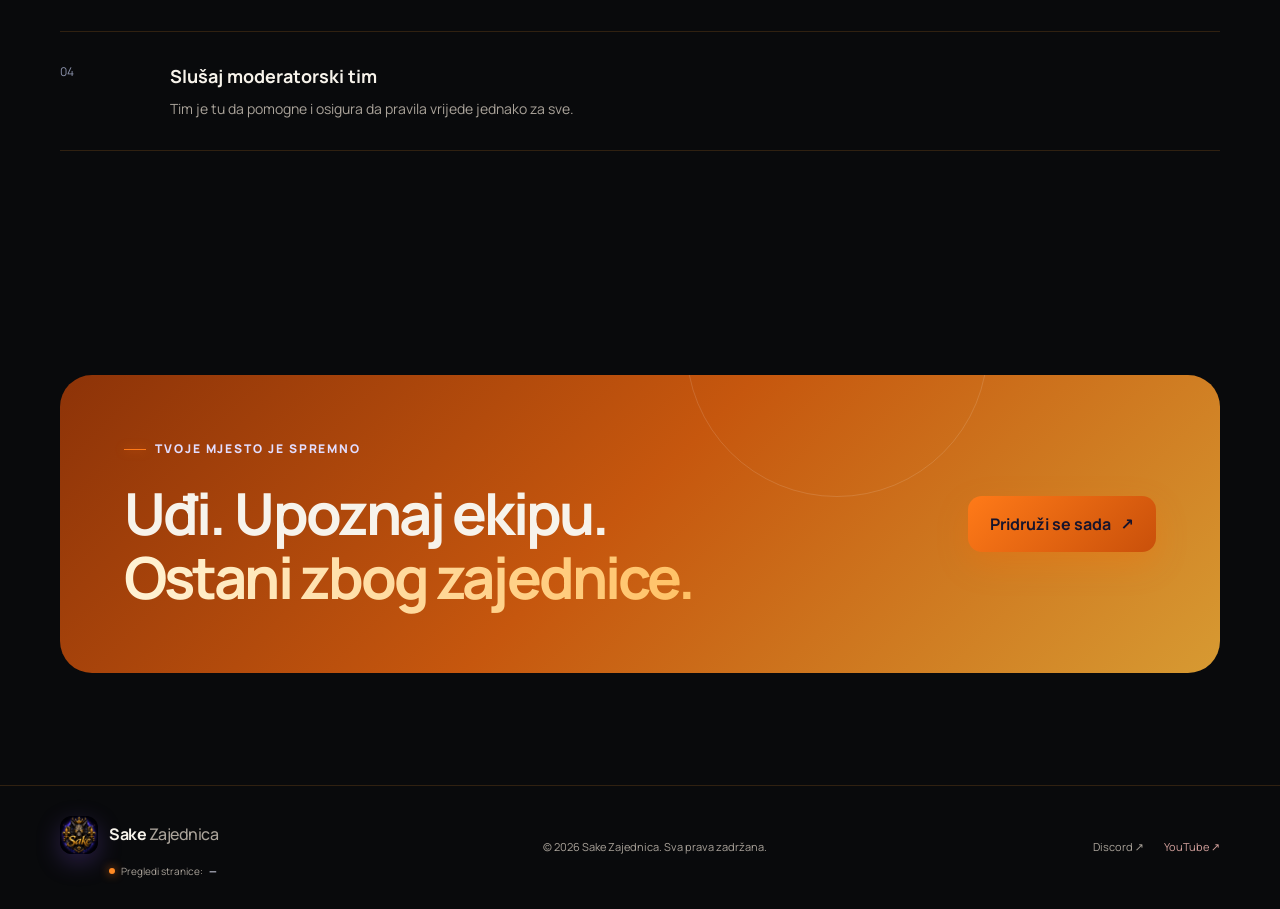
==== commit 52e7b579: "Fix welcome message." ====
--- a/index.html
+++ b/index.html
@@ -12,7 +12,7 @@
   <link rel="preconnect" href="https://fonts.googleapis.com">
   <link rel="preconnect" href="https://fonts.gstatic.com" crossorigin>
   <link href="https://fonts.googleapis.com/css2?family=Manrope:wght@400;500;600;700;800&display=swap" rel="stylesheet">
-  <link rel="stylesheet" href="style.css">
+  <link rel="stylesheet" href="style.css?v=3">
 </head>
 <body>
   <a class="skip-link" href="#sadrzaj">Preskoči na sadržaj</a>
@@ -41,7 +41,7 @@
     <section class="hero section">
       <div class="container hero-grid">
         <div class="hero-copy reveal">
-          <p class="eyebrow"><span></span> Dobro došao u Sake Zajednicu</p>
+          <p class="eyebrow"><span></span> Dobro došao/la u Sake Zajednicu</p>
           <h1>Više od servera.<br><em>Prava zajednica.</em></h1>
           <p class="hero-text">Mjesto za druženje, nova poznanstva i dobru atmosferu — uz pametan sistem koji čuva red i brine da sve radi kako treba.</p>
           <div class="hero-actions">
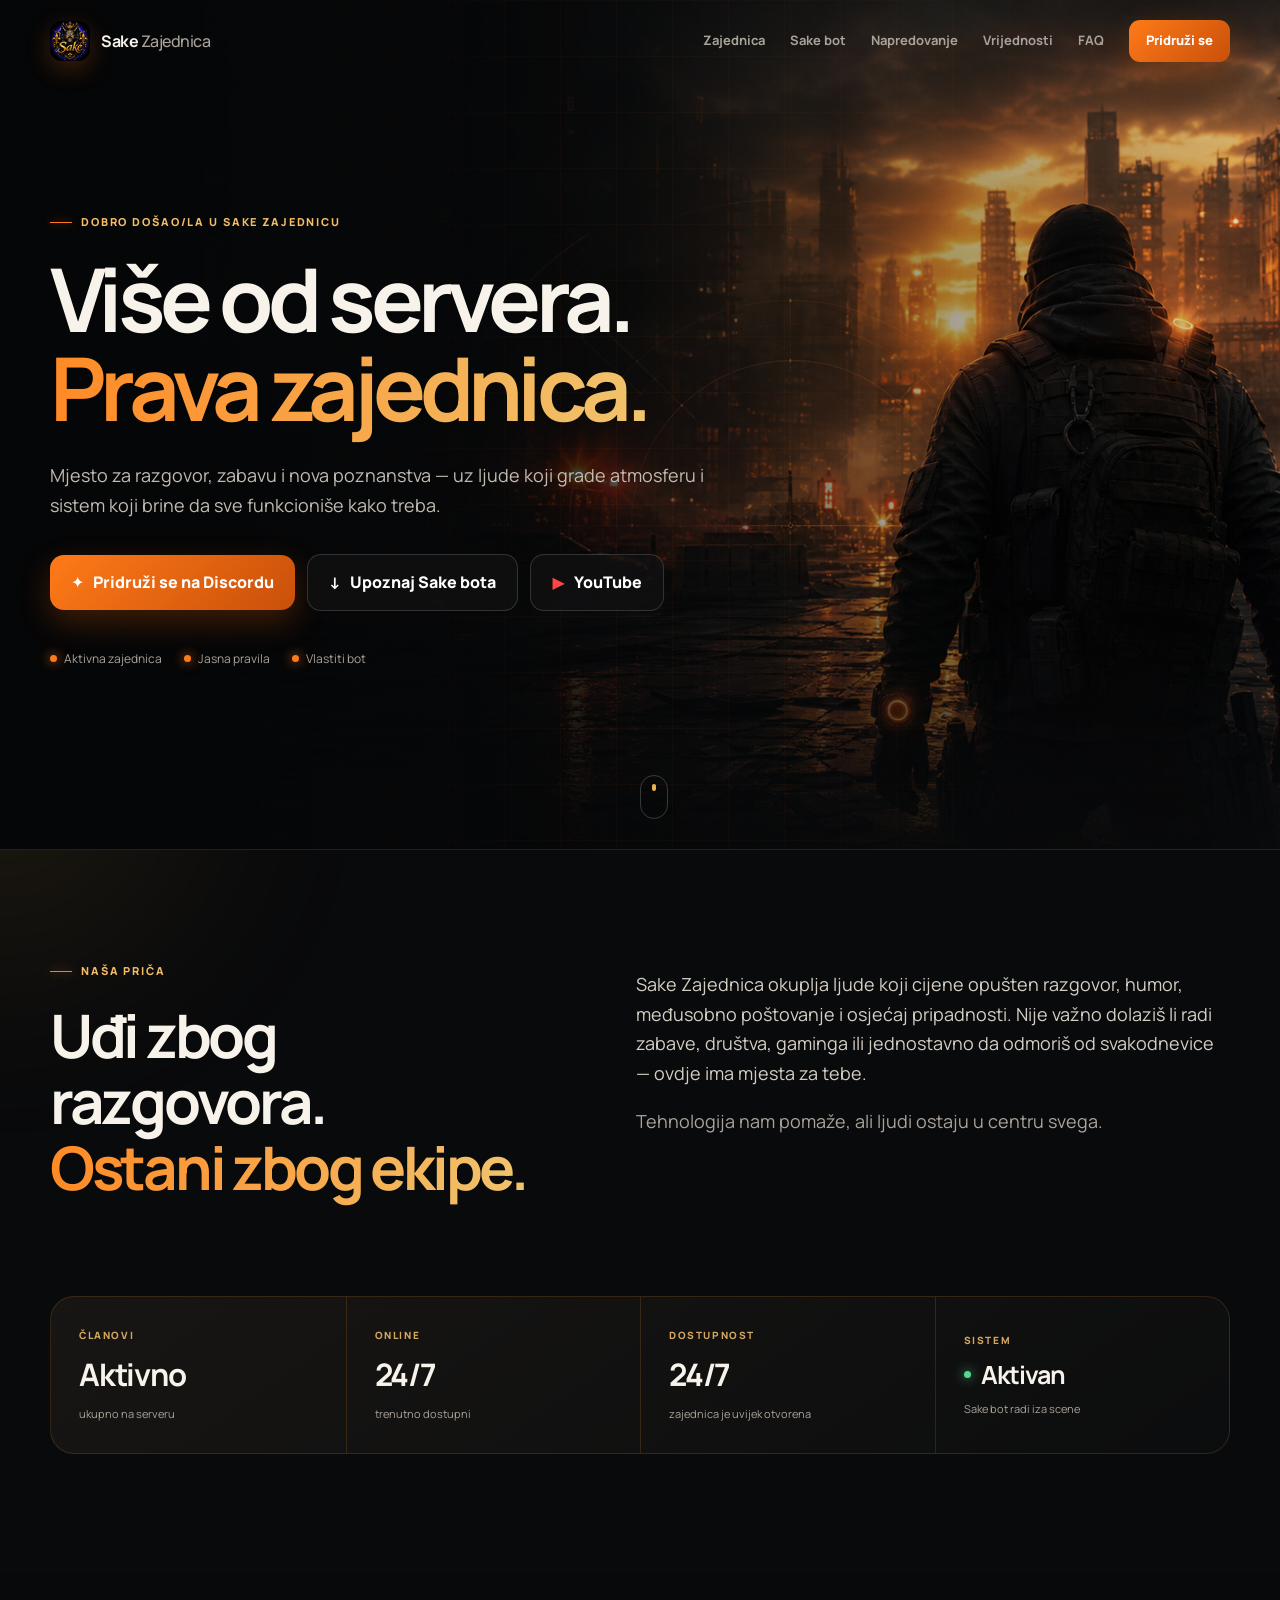
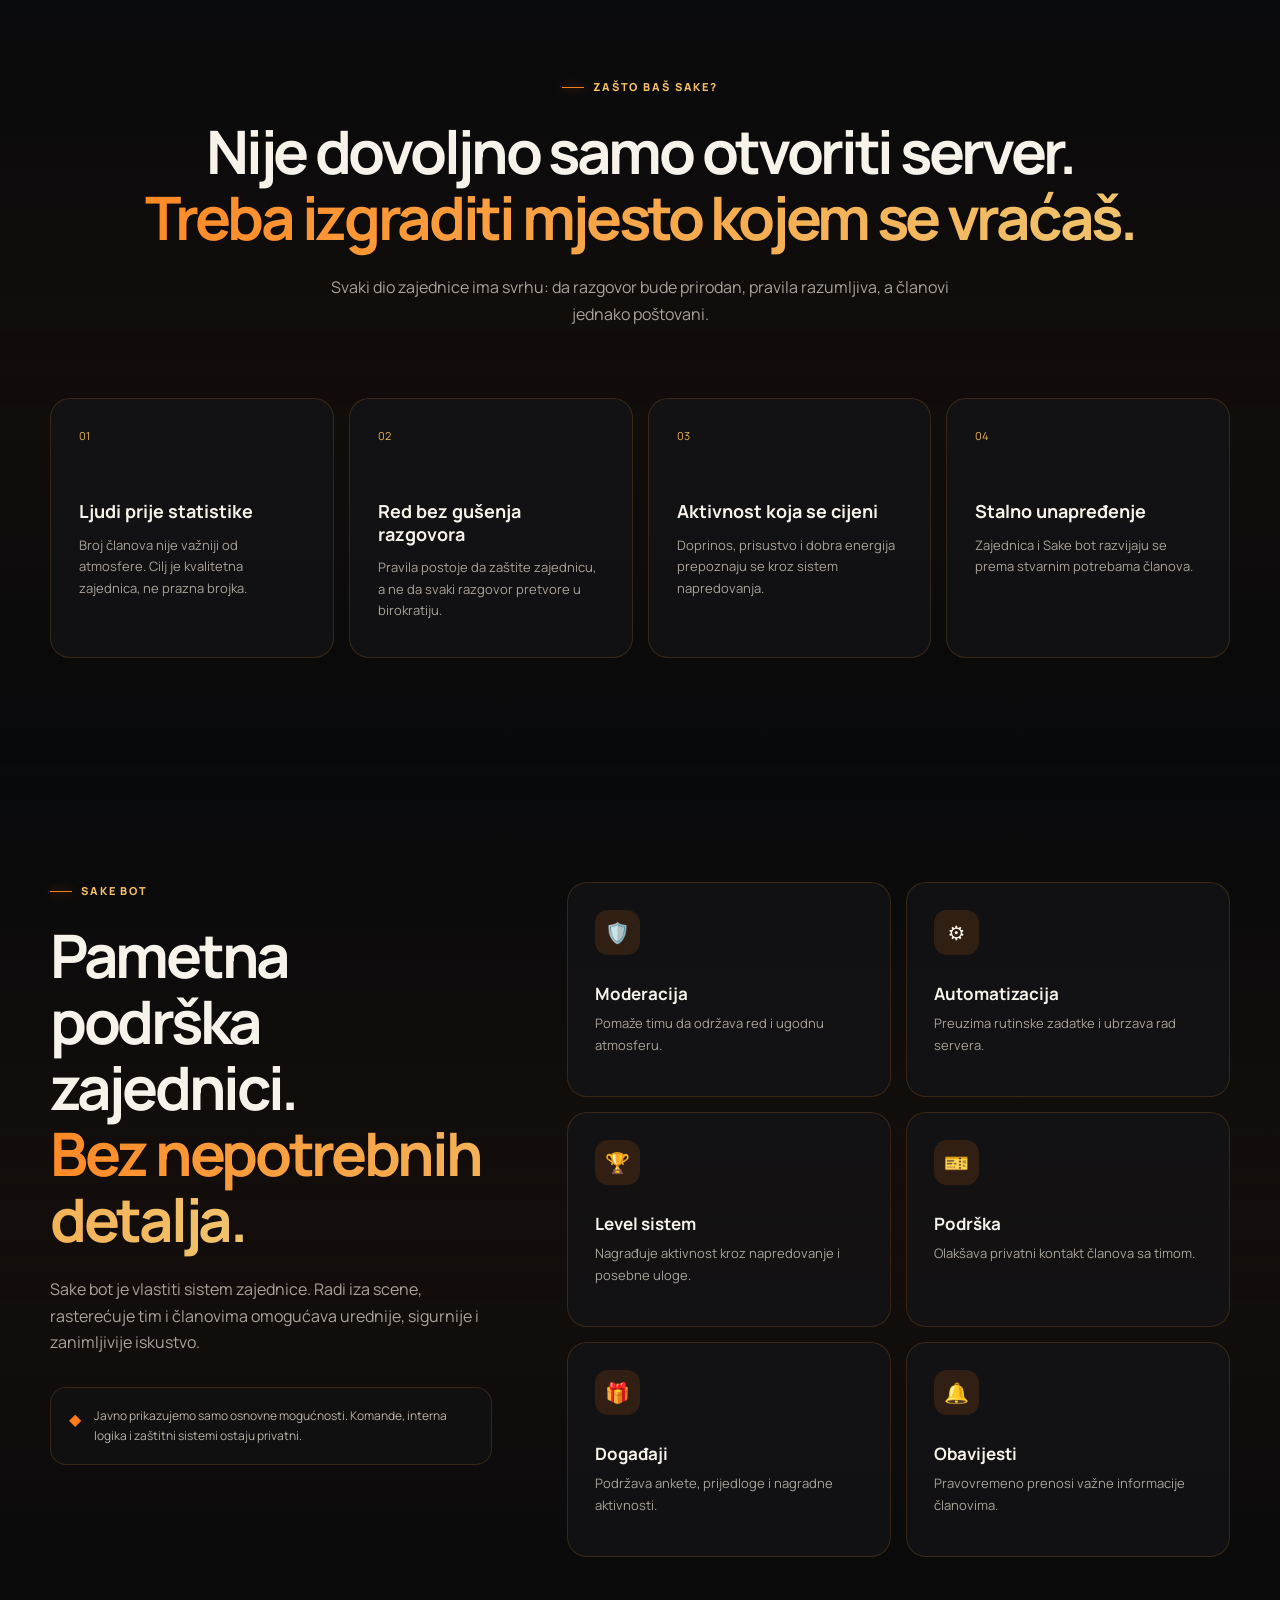
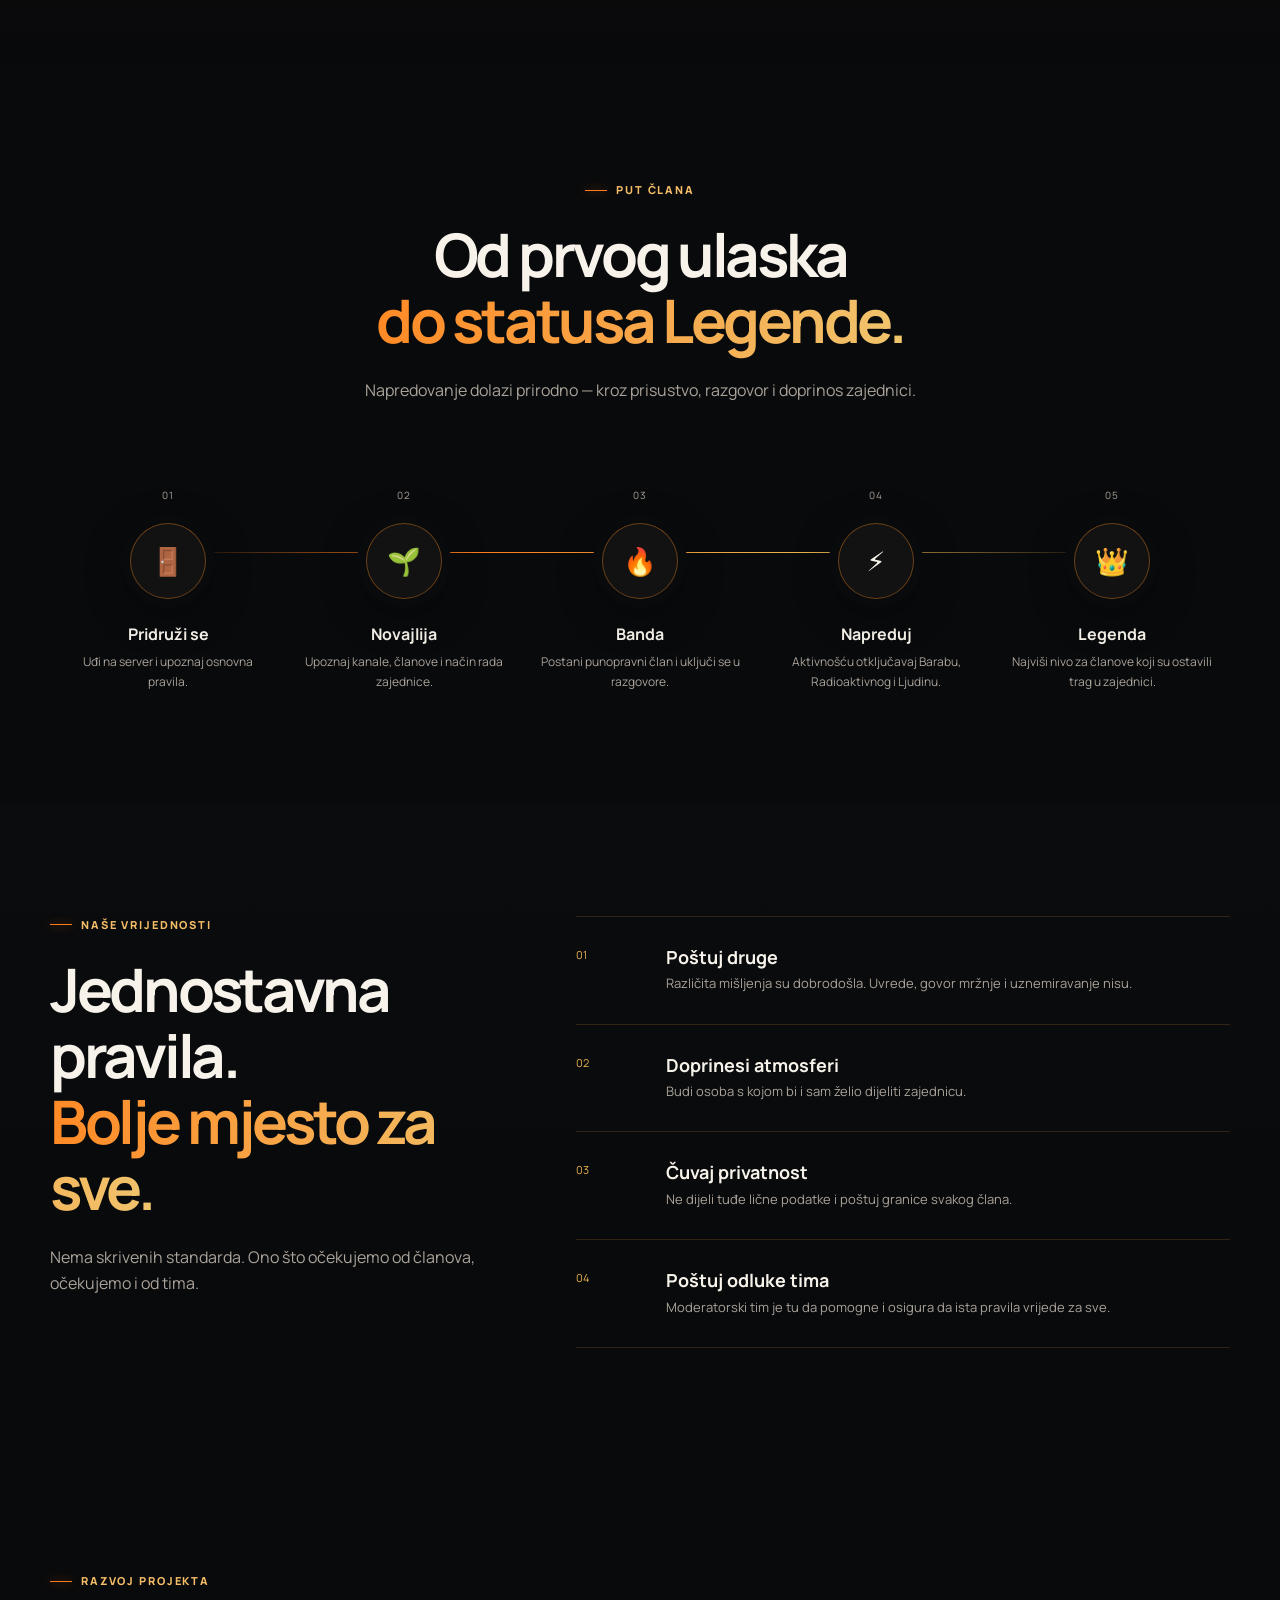
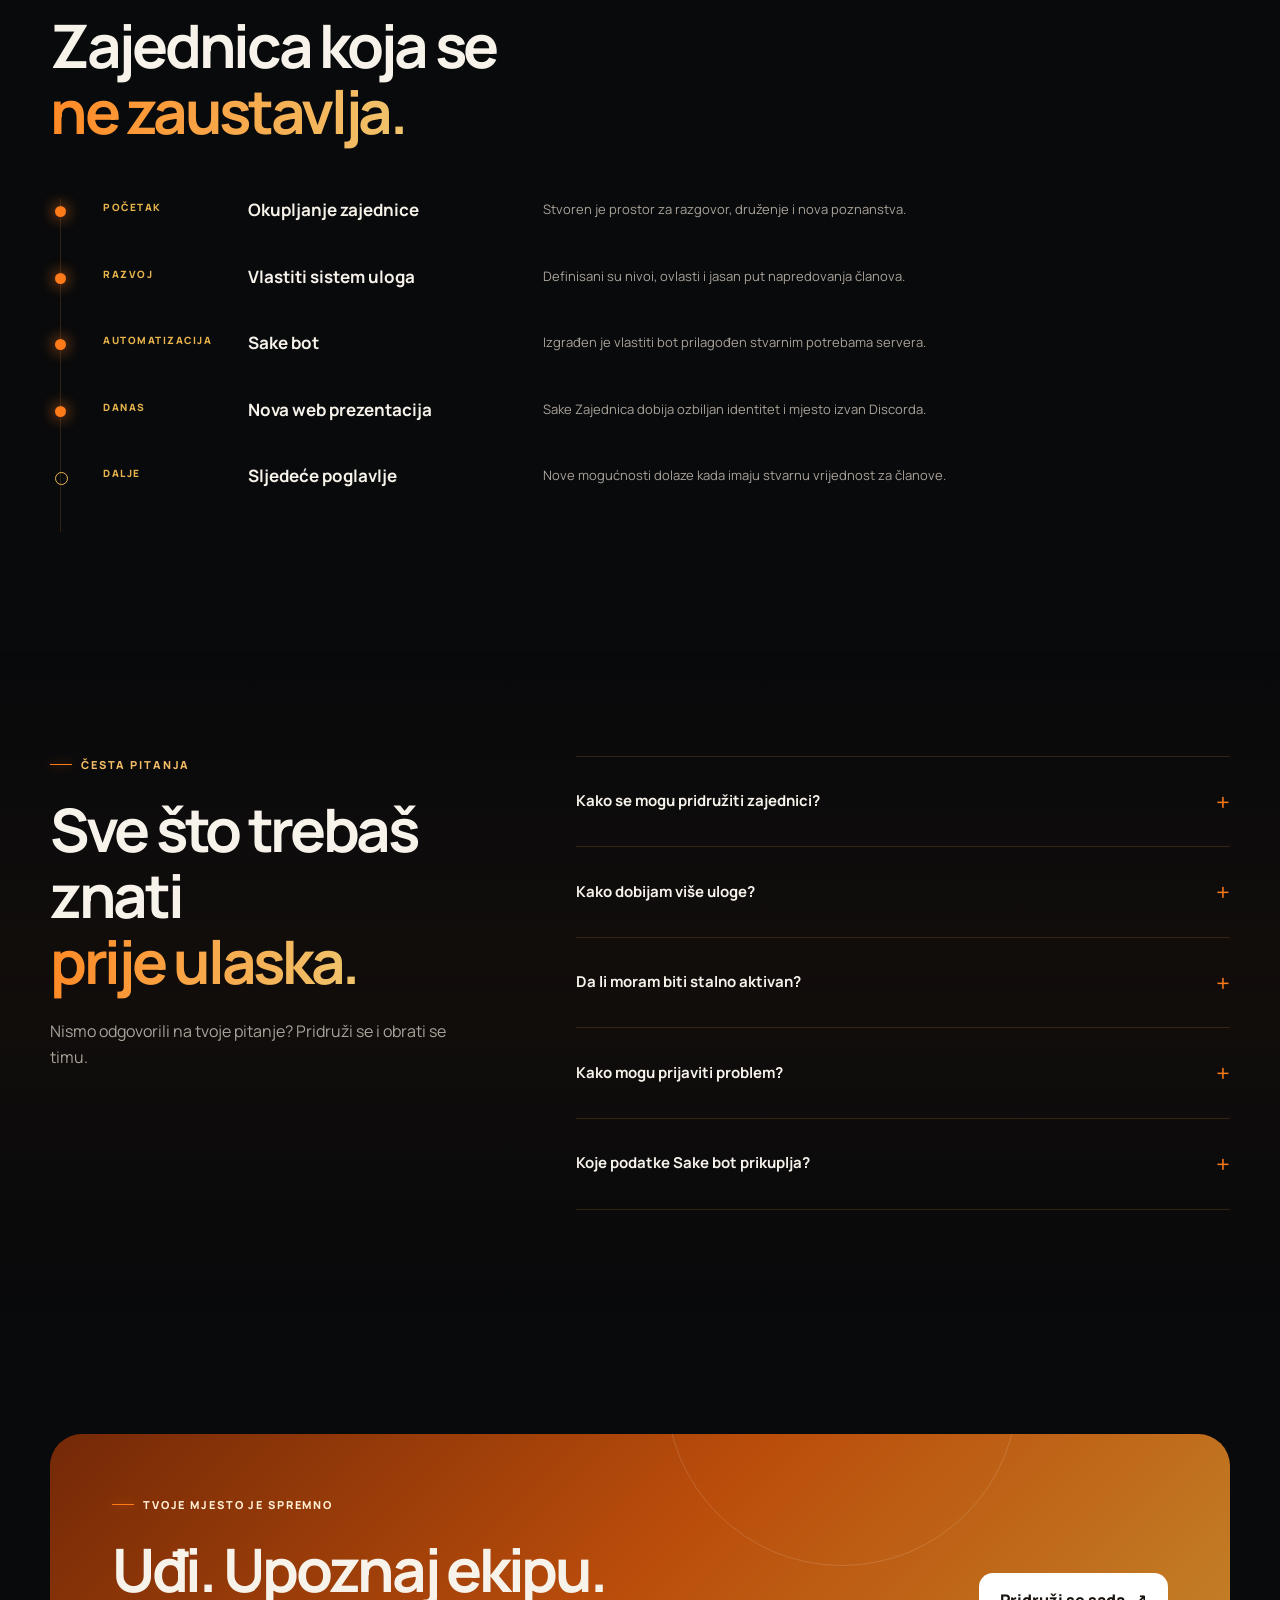
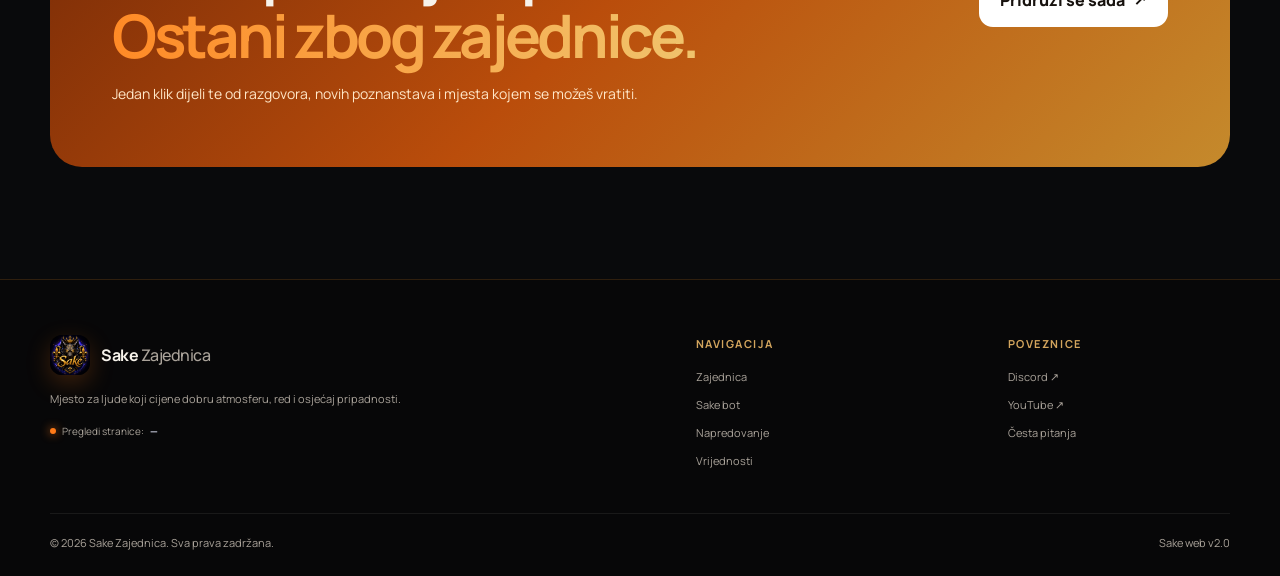
==== commit a194b045: "Add new files." ====
--- a/index.html
+++ b/index.html
@@ -3,16 +3,17 @@
 <head>
   <meta charset="UTF-8">
   <meta name="viewport" content="width=device-width, initial-scale=1.0">
-  <meta name="description" content="Sake Zajednica — mjesto za druženje, podršku i dobru atmosferu, uz pametnu automatizaciju Sake bota.">
+  <meta name="description" content="Sake Zajednica — mjesto za druženje, nova poznanstva i dobru atmosferu, uz vlastiti Sake bot koji pomaže da sve ostane uredno i sigurno.">
   <meta name="theme-color" content="#090a0c">
-  <meta property="og:title" content="Sake Zajednica">
-  <meta property="og:description" content="Zajednica koja spaja ljude. Sistem koji brine o detaljima.">
+  <meta property="og:title" content="Sake Zajednica — Više od servera">
+  <meta property="og:description" content="Uđi zbog razgovora. Ostani zbog ekipe.">
   <meta property="og:type" content="website">
+  <meta property="og:image" content="sake-logo.png">
   <title>Sake Zajednica — Više od servera</title>
   <link rel="preconnect" href="https://fonts.googleapis.com">
   <link rel="preconnect" href="https://fonts.gstatic.com" crossorigin>
   <link href="https://fonts.googleapis.com/css2?family=Manrope:wght@400;500;600;700;800&display=swap" rel="stylesheet">
-  <link rel="stylesheet" href="style.css?v=3">
+  <link rel="stylesheet" href="style.css?v=4">
 </head>
 <body>
   <a class="skip-link" href="#sadrzaj">Preskoči na sadržaj</a>
@@ -31,93 +32,187 @@
       <nav class="nav" id="glavna-navigacija" aria-label="Glavna navigacija">
         <a href="#zajednica">Zajednica</a>
         <a href="#bot">Sake bot</a>
+        <a href="#put">Napredovanje</a>
         <a href="#vrijednosti">Vrijednosti</a>
+        <a href="#faq">FAQ</a>
         <a class="button button-small" href="https://discord.gg/yXfwsWXSf" target="_blank" rel="noopener noreferrer">Pridruži se</a>
       </nav>
     </div>
   </header>
 
   <main id="sadrzaj">
-    <section class="hero section">
+    <section class="hero section" aria-labelledby="hero-title">
       <div class="container hero-grid">
         <div class="hero-copy reveal">
           <p class="eyebrow"><span></span> Dobro došao/la u Sake Zajednicu</p>
-          <h1>Više od servera.<br><em>Prava zajednica.</em></h1>
-          <p class="hero-text">Mjesto za druženje, nova poznanstva i dobru atmosferu — uz pametan sistem koji čuva red i brine da sve radi kako treba.</p>
+          <h1 id="hero-title">Više od servera.<br><em>Prava zajednica.</em></h1>
+          <p class="hero-text">Mjesto za razgovor, zabavu i nova poznanstva — uz ljude koji grade atmosferu i sistem koji brine da sve funkcioniše kako treba.</p>
           <div class="hero-actions">
-            <a class="button" href="https://discord.gg/yXfwsWXSf" target="_blank" rel="noopener noreferrer">
-              <span class="discord-icon" aria-hidden="true">✦</span> Pridruži se na Discordu
-            </a>
-            <a class="button button-youtube" href="https://www.youtube.com/@Sake_ba" target="_blank" rel="noopener noreferrer"><span aria-hidden="true">▶</span> YouTube kanal</a>
+            <a class="button" href="https://discord.gg/yXfwsWXSf" target="_blank" rel="noopener noreferrer"><span aria-hidden="true">✦</span> Pridruži se na Discordu</a>
+            <a class="button button-secondary" href="#bot"><span aria-hidden="true">↓</span> Upoznaj Sake bota</a>
+            <a class="button button-youtube" href="https://www.youtube.com/@Sake_ba" target="_blank" rel="noopener noreferrer"><span aria-hidden="true">▶</span> YouTube</a>
           </div>
           <div class="trust-row" aria-label="Glavne odlike">
             <span><i></i> Aktivna zajednica</span>
-            <span><i></i> Sigurno okruženje</span>
+            <span><i></i> Jasna pravila</span>
             <span><i></i> Vlastiti bot</span>
           </div>
         </div>
-
-        <div class="hero-visual reveal" aria-label="Sake Zajednica simbol">
-          <div class="orbit orbit-one"></div>
-          <div class="orbit orbit-two"></div>
-          <div class="logo-card">
-            <div class="logo-placeholder"><img src="sake-logo.png" alt="Sake Zajednica logo"></div>
-            <div class="status-pill"><i></i> Community online</div>
-          </div>
-          <div class="float-card float-card-one"><span>🛡️</span><b>Zaštićeno</b><small>24/7 moderacija</small></div>
-          <div class="float-card float-card-two"><span>⚡</span><b>Automatizovano</b><small>Sake bot</small></div>
-        </div>
-      </div>
-    </section>
-
-    <section class="section about" id="zajednica">
+      </div>
+      <a class="scroll-cue" href="#zajednica" aria-label="Nastavi prema sadržaju"><span></span></a>
+    </section>
+
+    <section class="section intro" id="zajednica">
       <div class="container split">
         <div class="section-heading reveal">
           <p class="eyebrow"><span></span> Naša priča</p>
-          <h2>Mjesto gdje se ljudi rado vraćaju.</h2>
+          <h2>Uđi zbog razgovora.<br><em>Ostani zbog ekipe.</em></h2>
         </div>
         <div class="about-copy reveal">
-          <p>Sake Zajednica je prostor za ljude koji cijene opušten razgovor, međusobno poštovanje i osjećaj pripadnosti. Bez obzira dolaziš li radi zabave, razgovora ili novih poznanstava — ovdje ima mjesta za tebe.</p>
-          <p>Gradimo zajednicu u kojoj tehnologija pomaže, ali ljudi ostaju u centru svega.</p>
-        </div>
-      </div>
-      <div class="container stats reveal">
-        <article><strong>24/7</strong><span>Zajednica dostupna</span></article>
-        <article><strong>6</strong><span>Pametnih sistema</span></article>
-        <article><strong>1</strong><span>Mjesto za sve</span></article>
+          <p>Sake Zajednica okuplja ljude koji cijene opušten razgovor, humor, međusobno poštovanje i osjećaj pripadnosti. Nije važno dolaziš li radi zabave, društva, gaminga ili jednostavno da odmoriš od svakodnevice — ovdje ima mjesta za tebe.</p>
+          <p>Tehnologija nam pomaže, ali ljudi ostaju u centru svega.</p>
+        </div>
+      </div>
+
+      <div class="container live-stats reveal" aria-label="Status zajednice">
+        <article>
+          <span class="stat-kicker">Članovi</span>
+          <strong id="member-count">—</strong>
+          <small>ukupno na serveru</small>
+        </article>
+        <article>
+          <span class="stat-kicker">Online</span>
+          <strong id="online-count">—</strong>
+          <small>trenutno dostupni</small>
+        </article>
+        <article>
+          <span class="stat-kicker">Dostupnost</span>
+          <strong>24/7</strong>
+          <small>zajednica je uvijek otvorena</small>
+        </article>
+        <article>
+          <span class="stat-kicker">Sistem</span>
+          <strong class="status-text"><i></i> Aktivan</strong>
+          <small>Sake bot radi iza scene</small>
+        </article>
+      </div>
+    </section>
+
+    <section class="section why-section" id="zasto">
+      <div class="container">
+        <div class="section-heading centered reveal">
+          <p class="eyebrow"><span></span> Zašto baš Sake?</p>
+          <h2>Nije dovoljno samo otvoriti server.<br><em>Treba izgraditi mjesto kojem se vraćaš.</em></h2>
+          <p>Svaki dio zajednice ima svrhu: da razgovor bude prirodan, pravila razumljiva, a članovi jednako poštovani.</p>
+        </div>
+        <div class="reason-grid">
+          <article class="reason-card reveal"><span>01</span><h3>Ljudi prije statistike</h3><p>Broj članova nije važniji od atmosfere. Cilj je kvalitetna zajednica, ne prazna brojka.</p></article>
+          <article class="reason-card reveal"><span>02</span><h3>Red bez gušenja razgovora</h3><p>Pravila postoje da zaštite zajednicu, a ne da svaki razgovor pretvore u birokratiju.</p></article>
+          <article class="reason-card reveal"><span>03</span><h3>Aktivnost koja se cijeni</h3><p>Doprinos, prisustvo i dobra energija prepoznaju se kroz sistem napredovanja.</p></article>
+          <article class="reason-card reveal"><span>04</span><h3>Stalno unapređenje</h3><p>Zajednica i Sake bot razvijaju se prema stvarnim potrebama članova.</p></article>
+        </div>
       </div>
     </section>
 
     <section class="section bot-section" id="bot">
+      <div class="container bot-layout">
+        <div class="bot-intro reveal">
+          <p class="eyebrow"><span></span> Sake bot</p>
+          <h2>Pametna podrška zajednici.<br><em>Bez nepotrebnih detalja.</em></h2>
+          <p>Sake bot je vlastiti sistem zajednice. Radi iza scene, rasterećuje tim i članovima omogućava urednije, sigurnije i zanimljivije iskustvo.</p>
+          <div class="privacy-box">
+            <span aria-hidden="true">◆</span>
+            <p>Javno prikazujemo samo osnovne mogućnosti. Komande, interna logika i zaštitni sistemi ostaju privatni.</p>
+          </div>
+        </div>
+        <div class="feature-grid compact">
+          <article class="feature-card reveal"><span class="feature-icon">🛡️</span><h3>Moderacija</h3><p>Pomaže timu da održava red i ugodnu atmosferu.</p></article>
+          <article class="feature-card reveal"><span class="feature-icon">⚙️</span><h3>Automatizacija</h3><p>Preuzima rutinske zadatke i ubrzava rad servera.</p></article>
+          <article class="feature-card reveal"><span class="feature-icon">🏆</span><h3>Level sistem</h3><p>Nagrađuje aktivnost kroz napredovanje i posebne uloge.</p></article>
+          <article class="feature-card reveal"><span class="feature-icon">🎫</span><h3>Podrška</h3><p>Olakšava privatni kontakt članova sa timom.</p></article>
+          <article class="feature-card reveal"><span class="feature-icon">🎁</span><h3>Događaji</h3><p>Podržava ankete, prijedloge i nagradne aktivnosti.</p></article>
+          <article class="feature-card reveal"><span class="feature-icon">🔔</span><h3>Obavijesti</h3><p>Pravovremeno prenosi važne informacije članovima.</p></article>
+        </div>
+      </div>
+    </section>
+
+    <section class="section path-section" id="put">
       <div class="container">
         <div class="section-heading centered reveal">
-          <p class="eyebrow"><span></span> Sake bot</p>
-          <h2>Pametna podrška zajednici.<br><em>Bez komplikacija.</em></h2>
-          <p>Naš vlastiti bot radi iza scene kako bi iskustvo svih članova bilo sigurnije, urednije i zanimljivije.</p>
-        </div>
-        <div class="feature-grid">
-          <article class="feature-card reveal"><span class="feature-icon">🛡️</span><h3>Moderacija</h3><p>Pomaže timu da održi ugodnu atmosferu i brzo reaguje kada je potrebno.</p></article>
-          <article class="feature-card reveal"><span class="feature-icon">⚙️</span><h3>Automatizacija</h3><p>Rutinske zadatke obavlja samostalno, pouzdano i bez nepotrebnog čekanja.</p></article>
-          <article class="feature-card reveal"><span class="feature-icon">🔒</span><h3>Zaštita</h3><p>Aktivno štiti server i članove od spama, zloupotrebe i neželjenih aktivnosti.</p></article>
-          <article class="feature-card reveal"><span class="feature-icon">🏆</span><h3>Level sistem</h3><p>Nagrađuje aktivnost i doprinos zajednici kroz jednostavan sistem napredovanja.</p></article>
-          <article class="feature-card reveal"><span class="feature-icon">💬</span><h3>Podrška</h3><p>Olakšava kontakt s timom i pomaže da svako pitanje stigne na pravo mjesto.</p></article>
-          <article class="feature-card reveal"><span class="feature-icon">🔔</span><h3>Obavijesti</h3><p>Prave informacije donosi pravim ljudima u pravo vrijeme — jasno i uredno.</p></article>
-        </div>
-        <p class="privacy-note reveal">Namjerno ne objavljujemo interne detalje i komande. <strong>Sigurnost zajednice nam je prioritet.</strong></p>
+          <p class="eyebrow"><span></span> Put člana</p>
+          <h2>Od prvog ulaska<br><em>do statusa Legende.</em></h2>
+          <p>Napredovanje dolazi prirodno — kroz prisustvo, razgovor i doprinos zajednici.</p>
+        </div>
+        <div class="member-path">
+          <article class="path-card reveal"><span class="path-number">01</span><div class="path-icon">🚪</div><h3>Pridruži se</h3><p>Uđi na server i upoznaj osnovna pravila.</p></article>
+          <article class="path-card reveal"><span class="path-number">02</span><div class="path-icon">🌱</div><h3>Novajlija</h3><p>Upoznaj kanale, članove i način rada zajednice.</p></article>
+          <article class="path-card reveal"><span class="path-number">03</span><div class="path-icon">🔥</div><h3>Banda</h3><p>Postani punopravni član i uključi se u razgovore.</p></article>
+          <article class="path-card reveal"><span class="path-number">04</span><div class="path-icon">⚡</div><h3>Napreduj</h3><p>Aktivnošću otključavaj Barabu, Radioaktivnog i Ljudinu.</p></article>
+          <article class="path-card reveal"><span class="path-number">05</span><div class="path-icon">👑</div><h3>Legenda</h3><p>Najviši nivo za članove koji su ostavili trag u zajednici.</p></article>
+        </div>
       </div>
     </section>
 
     <section class="section values" id="vrijednosti">
-      <div class="container">
+      <div class="container values-layout">
         <div class="section-heading reveal">
           <p class="eyebrow"><span></span> Naše vrijednosti</p>
-          <h2>Jednostavna pravila.<br>Bolje mjesto za sve.</h2>
+          <h2>Jednostavna pravila.<br><em>Bolje mjesto za sve.</em></h2>
+          <p>Nema skrivenih standarda. Ono što očekujemo od članova, očekujemo i od tima.</p>
         </div>
         <div class="values-list">
           <article class="value-item reveal"><span>01</span><div><h3>Poštuj druge</h3><p>Različita mišljenja su dobrodošla. Uvrede, govor mržnje i uznemiravanje nisu.</p></div></article>
           <article class="value-item reveal"><span>02</span><div><h3>Doprinesi atmosferi</h3><p>Budi osoba s kojom bi i sam želio dijeliti zajednicu.</p></div></article>
           <article class="value-item reveal"><span>03</span><div><h3>Čuvaj privatnost</h3><p>Ne dijeli tuđe lične podatke i poštuj granice svakog člana.</p></div></article>
-          <article class="value-item reveal"><span>04</span><div><h3>Slušaj moderatorski tim</h3><p>Tim je tu da pomogne i osigura da pravila vrijede jednako za sve.</p></div></article>
+          <article class="value-item reveal"><span>04</span><div><h3>Poštuj odluke tima</h3><p>Moderatorski tim je tu da pomogne i osigura da ista pravila vrijede za sve.</p></div></article>
+        </div>
+      </div>
+    </section>
+
+    <section class="section timeline-section" id="razvoj">
+      <div class="container">
+        <div class="section-heading reveal">
+          <p class="eyebrow"><span></span> Razvoj projekta</p>
+          <h2>Zajednica koja se<br><em>ne zaustavlja.</em></h2>
+        </div>
+        <div class="timeline reveal">
+          <article><span>Početak</span><h3>Okupljanje zajednice</h3><p>Stvoren je prostor za razgovor, druženje i nova poznanstva.</p></article>
+          <article><span>Razvoj</span><h3>Vlastiti sistem uloga</h3><p>Definisani su nivoi, ovlasti i jasan put napredovanja članova.</p></article>
+          <article><span>Automatizacija</span><h3>Sake bot</h3><p>Izgrađen je vlastiti bot prilagođen stvarnim potrebama servera.</p></article>
+          <article><span>Danas</span><h3>Nova web prezentacija</h3><p>Sake Zajednica dobija ozbiljan identitet i mjesto izvan Discorda.</p></article>
+          <article class="future"><span>Dalje</span><h3>Sljedeće poglavlje</h3><p>Nove mogućnosti dolaze kada imaju stvarnu vrijednost za članove.</p></article>
+        </div>
+      </div>
+    </section>
+
+    <section class="section faq-section" id="faq">
+      <div class="container faq-layout">
+        <div class="section-heading reveal">
+          <p class="eyebrow"><span></span> Česta pitanja</p>
+          <h2>Sve što trebaš znati<br><em>prije ulaska.</em></h2>
+          <p>Nismo odgovorili na tvoje pitanje? Pridruži se i obrati se timu.</p>
+        </div>
+        <div class="faq-list reveal">
+          <details>
+            <summary>Kako se mogu pridružiti zajednici?<span>+</span></summary>
+            <p>Klikni na bilo koje dugme „Pridruži se“, prihvati Discord pozivnicu i pročitaj pravila po ulasku.</p>
+          </details>
+          <details>
+            <summary>Kako dobijam više uloge?<span>+</span></summary>
+            <p>Osnovne uloge dobijaš prolaskom kroz početne korake, dok level uloge osvajaš prirodnom aktivnošću i doprinosom zajednici.</p>
+          </details>
+          <details>
+            <summary>Da li moram biti stalno aktivan?<span>+</span></summary>
+            <p>Ne. Zajednica nije obaveza. Uključi se kada ti odgovara i doprinesi na način koji ti je prirodan.</p>
+          </details>
+          <details>
+            <summary>Kako mogu prijaviti problem?<span>+</span></summary>
+            <p>Za osjetljive situacije koristi sistem privatne podrške kako bi se moderatorski tim mogao uključiti bez javne rasprave.</p>
+          </details>
+          <details>
+            <summary>Koje podatke Sake bot prikuplja?<span>+</span></summary>
+            <p>Bot obrađuje samo podatke potrebne za funkcije servera. Interne tehničke pojedinosti i zaštitni sistemi nisu javno izloženi.</p>
+          </details>
         </div>
       </div>
     </section>
@@ -128,6 +223,7 @@
           <div>
             <p class="eyebrow"><span></span> Tvoje mjesto je spremno</p>
             <h2>Uđi. Upoznaj ekipu.<br><em>Ostani zbog zajednice.</em></h2>
+            <p>Jedan klik dijeli te od razgovora, novih poznanstava i mjesta kojem se možeš vratiti.</p>
           </div>
           <a class="button button-light" href="https://discord.gg/yXfwsWXSf" target="_blank" rel="noopener noreferrer">Pridruži se sada <span aria-hidden="true">↗</span></a>
         </div>
@@ -136,21 +232,19 @@
   </main>
 
   <footer class="footer">
-    <div class="container footer-inner">
+    <div class="container footer-grid">
       <div class="footer-brand-group">
         <a class="brand" href="#pocetna"><img class="brand-mark" src="sake-logo.png" alt=""><span>Sake <b>Zajednica</b></span></a>
+        <p>Mjesto za ljude koji cijene dobru atmosferu, red i osjećaj pripadnosti.</p>
         <p class="visitor-counter" aria-live="polite"><span class="visitor-dot" aria-hidden="true"></span> Pregledi stranice: <strong id="visitor-count">—</strong></p>
       </div>
-      <p>© <span id="godina"></span> Sake Zajednica. Sva prava zadržana.</p>
-      <div class="footer-links">
-        <a class="footer-link" href="https://discord.gg/yXfwsWXSf" target="_blank" rel="noopener noreferrer">Discord ↗</a>
-        <a class="footer-link youtube-link" href="https://www.youtube.com/@Sake_ba" target="_blank" rel="noopener noreferrer">YouTube ↗</a>
-      </div>
+      <div class="footer-column"><strong>Navigacija</strong><a href="#zajednica">Zajednica</a><a href="#bot">Sake bot</a><a href="#put">Napredovanje</a><a href="#vrijednosti">Vrijednosti</a></div>
+      <div class="footer-column"><strong>Poveznice</strong><a href="https://discord.gg/yXfwsWXSf" target="_blank" rel="noopener noreferrer">Discord ↗</a><a href="https://www.youtube.com/@Sake_ba" target="_blank" rel="noopener noreferrer">YouTube ↗</a><a href="#faq">Česta pitanja</a></div>
     </div>
+    <div class="container footer-bottom"><p>© <span id="godina"></span> Sake Zajednica. Sva prava zadržana.</p><p>Sake web v2.0</p></div>
   </footer>
-  <script src="script.js?v=3"></script>
-  <!-- Cloudflare Web Analytics -->
+
+  <script src="script.js?v=4"></script>
   <script type="module" src="https://static.cloudflareinsights.com/beacon.min.js" data-cf-beacon='{"token":"9c5f7e18ece34b65b502d31fbe0b8e7a"}'></script>
-  <!-- End Cloudflare Web Analytics -->
 </body>
 </html>
--- a/style.css
+++ b/style.css
@@ -1,37 +1,38 @@
-:root{--bg:#080b17;--bg-2:#0c1020;--panel:rgba(20,25,47,.65);--text:#f5f6ff;--muted:#a6acc5;--line:rgba(255,255,255,.1);--purple:#8b5cf6;--cyan:#35d9e7;--radius:24px;--shadow:0 24px 80px rgba(0,0,0,.35)}
-*{box-sizing:border-box}html{scroll-behavior:smooth}body{margin:0;background:var(--bg);color:var(--text);font-family:"Manrope",system-ui,sans-serif;line-height:1.65;overflow-x:hidden}body.menu-open{overflow:hidden}a{color:inherit;text-decoration:none}button{font:inherit}.container{width:min(1160px,calc(100% - 40px));margin-inline:auto}.section{padding:112px 0;position:relative}.skip-link{position:fixed;left:16px;top:-80px;background:#fff;color:#080b17;padding:10px 16px;border-radius:8px;z-index:999}.skip-link:focus{top:16px}.ambient{position:fixed;border-radius:50%;filter:blur(100px);pointer-events:none;opacity:.15;z-index:-1}.ambient-one{width:420px;height:420px;background:var(--purple);top:-150px;right:-120px}.ambient-two{width:360px;height:360px;background:var(--cyan);bottom:0;left:-180px}.site-header{position:fixed;z-index:100;width:100%;top:0;transition:.3s}.site-header.scrolled{background:rgba(8,11,23,.8);backdrop-filter:blur(18px);border-bottom:1px solid var(--line)}.nav-wrap{height:82px;display:flex;align-items:center;justify-content:space-between}.brand{display:flex;align-items:center;gap:11px;font-weight:700;letter-spacing:-.03em}.brand b{color:var(--muted);font-weight:500}.brand-mark{display:grid;place-items:center;width:38px;height:38px;border-radius:12px;background:linear-gradient(135deg,var(--purple),var(--cyan));font-weight:800;box-shadow:0 8px 24px rgba(139,92,246,.25)}.nav{display:flex;align-items:center;gap:32px;font-size:14px;font-weight:600;color:var(--muted)}.nav a:not(.button):hover{color:var(--text)}.menu-button{display:none;border:0;background:none;padding:8px}.menu-button span{display:block;width:24px;height:2px;background:#fff;margin:5px;border-radius:2px}.button{display:inline-flex;align-items:center;justify-content:center;gap:10px;border-radius:14px;padding:15px 22px;background:linear-gradient(135deg,#7950ed,#6366f1);font-weight:700;color:#fff;box-shadow:0 12px 32px rgba(99,102,241,.28);transition:transform .2s,box-shadow .2s}.button:hover{transform:translateY(-2px);box-shadow:0 16px 38px rgba(99,102,241,.4)}.button-small{padding:10px 17px;border-radius:11px}.hero{min-height:820px;display:grid;align-items:center;padding-top:140px}.hero-grid{display:grid;grid-template-columns:1.1fr .9fr;gap:80px;align-items:center}.eyebrow{display:flex;align-items:center;gap:9px;color:#aeb5ff;text-transform:uppercase;font-size:12px;letter-spacing:.16em;font-weight:800;margin:0 0 22px}.eyebrow span{width:22px;height:1px;background:var(--cyan)}h1,h2,h3,p{margin-top:0}h1{font-size:clamp(52px,7vw,86px);line-height:1.03;letter-spacing:-.065em;margin-bottom:28px}h1 em,h2 em{font-style:normal;background:linear-gradient(90deg,#a78bfa,#42ddea);background-clip:text;-webkit-background-clip:text;color:transparent}.hero-text{font-size:18px;color:var(--muted);max-width:620px;margin-bottom:34px}.hero-actions{display:flex;align-items:center;gap:28px}.text-link{color:#d8dcef;font-size:14px;font-weight:700}.text-link span{margin-left:8px}.trust-row{display:flex;flex-wrap:wrap;gap:20px;margin-top:40px;color:var(--muted);font-size:12px}.trust-row span{display:flex;align-items:center;gap:7px}.trust-row i,.status-pill i{width:7px;height:7px;border-radius:50%;background:#43e7a1;box-shadow:0 0 12px #43e7a1}.hero-visual{position:relative;min-height:480px;display:grid;place-items:center}.orbit{position:absolute;border:1px solid rgba(147,126,255,.2);border-radius:50%}.orbit-one{width:420px;height:420px;animation:spin 18s linear infinite}.orbit-two{width:310px;height:310px;border-style:dashed;animation:spin 14s linear infinite reverse}.logo-card{position:relative;width:240px;height:270px;border:1px solid rgba(255,255,255,.15);border-radius:42px;background:linear-gradient(145deg,rgba(39,45,79,.8),rgba(13,17,34,.8));backdrop-filter:blur(16px);display:grid;place-items:center;box-shadow:var(--shadow)}.logo-card:before{content:"";position:absolute;inset:-1px;border-radius:42px;background:linear-gradient(135deg,rgba(139,92,246,.55),transparent 40%,rgba(53,217,231,.3));z-index:-1}.logo-placeholder{text-align:center}.logo-placeholder span{display:grid;place-items:center;width:100px;height:100px;border-radius:30px;background:linear-gradient(135deg,var(--purple),var(--cyan));font-size:48px;font-weight:800;margin:auto auto 14px}.logo-placeholder small{color:var(--muted);font-size:9px;letter-spacing:.18em}.status-pill{position:absolute;bottom:18px;display:flex;align-items:center;gap:8px;background:rgba(5,8,18,.78);border:1px solid var(--line);border-radius:30px;padding:8px 13px;font-size:10px;color:#cbd0e2}.float-card{position:absolute;display:grid;grid-template-columns:auto 1fr;column-gap:9px;align-items:center;padding:13px 15px;border:1px solid var(--line);border-radius:15px;background:rgba(14,18,36,.8);backdrop-filter:blur(14px);box-shadow:var(--shadow)}.float-card span{grid-row:1/3}.float-card b{font-size:11px}.float-card small{font-size:9px;color:var(--muted)}.float-card-one{left:0;top:110px}.float-card-two{right:-15px;bottom:80px}.split{display:grid;grid-template-columns:1fr 1fr;gap:100px}.section-heading h2{font-size:clamp(38px,5vw,58px);line-height:1.12;letter-spacing:-.055em;margin-bottom:24px}.section-heading>p:last-child{color:var(--muted);max-width:610px}.about-copy{font-size:18px;color:#ccd0df}.about-copy p:last-child{color:var(--muted)}.stats{display:grid;grid-template-columns:repeat(3,1fr);margin-top:75px;border:1px solid var(--line);border-radius:var(--radius);background:var(--panel)}.stats article{padding:34px 40px}.stats article+article{border-left:1px solid var(--line)}.stats strong{display:block;font-size:32px;letter-spacing:-.04em}.stats span{color:var(--muted);font-size:12px}.bot-section{background:linear-gradient(180deg,transparent,rgba(45,31,94,.12),transparent)}.centered{text-align:center;display:flex;flex-direction:column;align-items:center}.centered .eyebrow{justify-content:center}.feature-grid{display:grid;grid-template-columns:repeat(3,1fr);gap:16px;margin-top:54px}.feature-card{padding:30px;border:1px solid var(--line);border-radius:20px;background:var(--panel);transition:.25s}.feature-card:hover{transform:translateY(-4px);border-color:rgba(139,92,246,.4);background:rgba(27,32,60,.78)}.feature-icon{display:grid;place-items:center;width:45px;height:45px;border-radius:13px;background:rgba(139,92,246,.14);font-size:20px;margin-bottom:30px}.feature-card h3{font-size:17px;margin-bottom:10px}.feature-card p{font-size:13px;color:var(--muted);margin:0}.privacy-note{text-align:center;color:var(--muted);font-size:12px;margin:35px 0 0}.privacy-note strong{color:#d7daea}.values .section-heading{max-width:700px}.values-list{margin-top:60px;border-top:1px solid var(--line)}.value-item{display:grid;grid-template-columns:80px 1fr;gap:30px;padding:30px 0;border-bottom:1px solid var(--line)}.value-item>span{font-size:12px;color:#8c93ad}.value-item h3{margin-bottom:5px;font-size:18px}.value-item p{margin:0;color:var(--muted);font-size:14px}.cta-card{padding:64px;background:linear-gradient(135deg,#6d42da,#3536a5 60%,#1e708e);border-radius:32px;display:flex;align-items:center;justify-content:space-between;gap:40px;overflow:hidden;position:relative}.cta-card:after{content:"";position:absolute;width:300px;height:300px;border:1px solid rgba(255,255,255,.13);border-radius:50%;right:20%;top:-180px}.cta-card h2{font-size:clamp(38px,5vw,58px);line-height:1.1;letter-spacing:-.05em;margin:0}.cta-card h2 em{background:linear-gradient(90deg,#fff,#9eeff5);background-clip:text;-webkit-background-clip:text;color:transparent}.cta-card .eyebrow{color:#e2ddff}.button-light{background:#fff;color:#17142c;box-shadow:none;white-space:nowrap;z-index:1}.footer{border-top:1px solid var(--line);padding:30px 0}.footer-inner{display:flex;align-items:center;justify-content:space-between}.footer p,.footer-link{font-size:11px;color:var(--muted);margin:0}.reveal{opacity:0;transform:translateY(22px);transition:opacity .65s ease,transform .65s ease}.reveal.visible{opacity:1;transform:none}@keyframes spin{to{transform:rotate(360deg)}}@media(prefers-reduced-motion:reduce){html{scroll-behavior:auto}.reveal{opacity:1;transform:none;transition:none}.orbit{animation:none}.button{transition:none}}
-@media(max-width:900px){.section{padding:85px 0}.menu-button{display:block;z-index:102}.nav{position:fixed;inset:0;background:rgba(8,11,23,.98);flex-direction:column;justify-content:center;font-size:20px;transform:translateX(100%);transition:.3s}.nav.open{transform:none}.hero{min-height:auto}.hero-grid,.split{grid-template-columns:1fr;gap:60px}.hero-visual{min-height:430px}.feature-grid{grid-template-columns:repeat(2,1fr)}.cta-card{padding:50px 36px;align-items:flex-start;flex-direction:column}.float-card-one{left:5%}.float-card-two{right:3%}}
-@media(max-width:600px){.container{width:min(100% - 28px,1160px)}.section{padding:72px 0}.nav-wrap{height:70px}.hero{padding-top:115px}.hero-actions{align-items:stretch;flex-direction:column;gap:18px}.text-link{text-align:center}.hero-visual{min-height:390px}.orbit-one{width:330px;height:330px}.orbit-two{width:255px;height:255px}.logo-card{width:190px;height:220px}.logo-placeholder span{width:82px;height:82px}.float-card{padding:10px 12px}.feature-grid{grid-template-columns:1fr}.stats{grid-template-columns:1fr}.stats article+article{border-left:0;border-top:1px solid var(--line)}.stats article{padding:25px 28px}.value-item{grid-template-columns:42px 1fr;gap:15px}.cta-card{padding:38px 25px;border-radius:24px}.button-light{width:100%}.footer-inner{flex-direction:column;gap:18px;text-align:center}}
-
-/* Službeni Sake logotip */
-.brand-mark{display:block;width:38px;height:38px;border-radius:12px;object-fit:cover;background:none;box-shadow:0 8px 24px rgba(139,92,246,.25)}
-.logo-placeholder{width:180px;height:180px;border-radius:34px;overflow:hidden;box-shadow:0 14px 45px rgba(0,0,0,.45)}
-.logo-placeholder img{display:block;width:100%;height:100%;object-fit:cover}
-@media(max-width:600px){.logo-placeholder{width:145px;height:145px;border-radius:28px}}
-
-/* Javni brojač pregleda u footeru */
-.footer-brand-group{display:flex;flex-direction:column;align-items:flex-start;gap:9px}
-.visitor-counter{display:flex;align-items:center;gap:6px;padding-left:49px;font-size:10px!important;color:var(--muted);margin:0}
-.visitor-counter strong{color:#dfe3f5;font-weight:700;font-variant-numeric:tabular-nums}
-.visitor-dot{width:6px;height:6px;border-radius:50%;background:var(--cyan);box-shadow:0 0 10px rgba(53,217,231,.8)}
-@media(max-width:600px){.footer-brand-group{align-items:center}.visitor-counter{padding-left:0}}
-
-/* Sake Tactical — crno, narandžasto i zlato */
-:root{--bg:#090a0c;--bg-2:#101114;--panel:rgba(20,20,21,.82);--text:#f7f3eb;--muted:#aaa39a;--line:rgba(255,154,45,.16);--purple:#ff7a18;--cyan:#e9b44c;--shadow:0 24px 80px rgba(0,0,0,.55)}
-.ambient-one{background:#ff6a00;opacity:.12}.ambient-two{background:#d49a32;opacity:.1}
-.site-header.scrolled{background:rgba(9,10,12,.88);border-bottom-color:rgba(255,138,31,.17)}
-.hero{isolation:isolate;background:linear-gradient(90deg,rgba(5,6,7,.98) 0%,rgba(5,6,7,.9) 34%,rgba(5,6,7,.32) 68%,rgba(5,6,7,.12) 100%),linear-gradient(0deg,rgba(9,10,12,.92) 0%,transparent 32%),url('sake-tactical-hero.png') 68% center/cover no-repeat;border-bottom:1px solid rgba(255,132,24,.17)}
-.hero:after{content:"";position:absolute;inset:0;z-index:-1;pointer-events:none;background-image:linear-gradient(rgba(255,133,27,.035) 1px,transparent 1px),linear-gradient(90deg,rgba(255,133,27,.035) 1px,transparent 1px);background-size:56px 56px;mask-image:linear-gradient(90deg,transparent 12%,#000 50%,transparent)}
-.hero-grid{grid-template-columns:minmax(0,700px) 1fr}.hero-copy{position:relative;z-index:2}.hero-visual{display:none}
-.eyebrow{color:#f4bd66}.eyebrow span{background:#ff7a18;box-shadow:0 0 10px rgba(255,122,24,.7)}
-h1 em,h2 em{background:linear-gradient(90deg,#ff8a26,#f0c46d);background-clip:text;-webkit-background-clip:text;color:transparent}
-.button{background:linear-gradient(135deg,#ff7a18,#c9500a);box-shadow:0 12px 32px rgba(255,106,0,.24)}.button:hover{box-shadow:0 16px 38px rgba(255,106,0,.38)}
-.button-youtube{background:rgba(18,18,19,.78);border:1px solid rgba(255,255,255,.16);box-shadow:none}.button-youtube span{color:#ff3434}.button-youtube:hover{border-color:#ff3434;box-shadow:0 12px 30px rgba(255,36,36,.15)}
-.trust-row i,.status-pill i{background:#ff8a24;box-shadow:0 0 12px #ff8a24}
-.bot-section{background:linear-gradient(180deg,transparent,rgba(100,48,8,.12),transparent)}
-.feature-card:hover{border-color:rgba(255,132,30,.42);background:rgba(31,25,20,.88)}.feature-icon{background:rgba(255,122,24,.13)}
-.cta-card{background:linear-gradient(135deg,#8d3308,#c6570e 48%,#d79a32)}.cta-card h2 em{background:linear-gradient(90deg,#fff3d5,#ffc165);background-clip:text;-webkit-background-clip:text;color:transparent}
-.visitor-dot{background:#ff8a24;box-shadow:0 0 10px rgba(255,122,24,.9)}
-.footer-links{display:flex;align-items:center;gap:20px}.youtube-link{color:#d2a09c}.youtube-link:hover{color:#ff4d45}
-@media(max-width:900px){.hero{background-position:70% center}.hero-grid{grid-template-columns:1fr}.hero-copy{max-width:680px}}
-@media(max-width:600px){.hero{background-image:linear-gradient(90deg,rgba(5,6,7,.97),rgba(5,6,7,.72)),linear-gradient(0deg,rgba(9,10,12,.96),transparent 45%),url('sake-tactical-hero.png');background-position:72% center}.hero-actions{gap:12px}.button-youtube{width:100%}.footer-links{gap:16px}}
+:root{
+  --bg:#090a0c;--bg-soft:#101114;--panel:rgba(20,20,21,.82);--panel-strong:#151515;
+  --text:#f7f3eb;--muted:#aaa39a;--line:rgba(255,154,45,.16);
+  --orange:#ff7a18;--orange-dark:#b54108;--gold:#e9b44c;--green:#55d98b;
+  --radius:24px;--shadow:0 24px 80px rgba(0,0,0,.55)
+}
+*{box-sizing:border-box}
+html{scroll-behavior:smooth;scroll-padding-top:86px}
+body{margin:0;background:var(--bg);color:var(--text);font-family:"Manrope",system-ui,sans-serif;line-height:1.65;overflow-x:hidden}
+body.menu-open{overflow:hidden}
+a{color:inherit;text-decoration:none}button{font:inherit}img{max-width:100%}
+h1,h2,h3,p{margin-top:0}.container{width:min(1180px,calc(100% - 40px));margin-inline:auto}.section{padding:112px 0;position:relative}
+.skip-link{position:fixed;left:16px;top:-80px;background:#fff;color:#080b17;padding:10px 16px;border-radius:8px;z-index:999}.skip-link:focus{top:16px}
+.ambient{position:fixed;border-radius:50%;filter:blur(110px);pointer-events:none;opacity:.1;z-index:-1}.ambient-one{width:460px;height:460px;background:#ff6a00;top:-170px;right:-130px}.ambient-two{width:380px;height:380px;background:#d49a32;bottom:-70px;left:-190px}
+.site-header{position:fixed;z-index:100;width:100%;top:0;transition:.3s}.site-header.scrolled{background:rgba(9,10,12,.9);backdrop-filter:blur(18px);border-bottom:1px solid var(--line)}
+.nav-wrap{height:82px;display:flex;align-items:center;justify-content:space-between}.brand{display:flex;align-items:center;gap:11px;font-weight:700;letter-spacing:-.03em}.brand b{color:var(--muted);font-weight:500}.brand-mark{display:block;width:40px;height:40px;border-radius:12px;object-fit:cover;box-shadow:0 8px 24px rgba(255,122,24,.22)}
+.nav{display:flex;align-items:center;gap:25px;font-size:13px;font-weight:700;color:var(--muted)}.nav a:not(.button){position:relative}.nav a:not(.button):after{content:"";position:absolute;left:0;right:100%;bottom:-8px;height:1px;background:var(--orange);transition:.2s}.nav a:not(.button):hover{color:var(--text)}.nav a:not(.button):hover:after{right:0}.menu-button{display:none;border:0;background:none;padding:8px}.menu-button span{display:block;width:24px;height:2px;background:#fff;margin:5px;border-radius:2px}
+.button{display:inline-flex;align-items:center;justify-content:center;gap:9px;border-radius:14px;padding:14px 21px;background:linear-gradient(135deg,var(--orange),#c9500a);font-weight:800;color:#fff;box-shadow:0 12px 32px rgba(255,106,0,.24);transition:transform .2s,box-shadow .2s,border-color .2s}.button:hover{transform:translateY(-2px);box-shadow:0 16px 38px rgba(255,106,0,.38)}.button-small{padding:10px 17px;border-radius:11px}.button-secondary{background:rgba(18,18,19,.76);border:1px solid rgba(255,255,255,.15);box-shadow:none}.button-secondary:hover{border-color:rgba(255,138,31,.6)}.button-youtube{background:rgba(18,18,19,.76);border:1px solid rgba(255,255,255,.15);box-shadow:none}.button-youtube span{color:#ff4545}.button-youtube:hover{border-color:#ff4545;box-shadow:0 12px 30px rgba(255,36,36,.12)}
+.eyebrow{display:flex;align-items:center;gap:9px;color:#f4bd66;text-transform:uppercase;font-size:11px;letter-spacing:.17em;font-weight:800;margin:0 0 22px}.eyebrow span{width:22px;height:1px;background:var(--orange);box-shadow:0 0 10px rgba(255,122,24,.7)}
+h1{font-size:clamp(52px,7vw,88px);line-height:1.02;letter-spacing:-.065em;margin-bottom:28px}h2{font-size:clamp(38px,5vw,60px);line-height:1.1;letter-spacing:-.055em;margin-bottom:24px}h3{line-height:1.25}h1 em,h2 em{font-style:normal;background:linear-gradient(90deg,#ff8a26,#f0c46d);background-clip:text;-webkit-background-clip:text;color:transparent}
+.section-heading>p:last-child{color:var(--muted);max-width:650px}.centered{text-align:center;display:flex;flex-direction:column;align-items:center}.centered .eyebrow{justify-content:center}
+.hero{min-height:850px;display:grid;align-items:center;padding-top:145px;isolation:isolate;background:linear-gradient(90deg,rgba(5,6,7,.99) 0%,rgba(5,6,7,.92) 36%,rgba(5,6,7,.38) 70%,rgba(5,6,7,.12) 100%),linear-gradient(0deg,rgba(9,10,12,.94) 0%,transparent 34%),url('sake-tactical-hero.png') 68% center/cover no-repeat;border-bottom:1px solid var(--line)}
+.hero:after{content:"";position:absolute;inset:0;z-index:-1;pointer-events:none;background-image:linear-gradient(rgba(255,133,27,.035) 1px,transparent 1px),linear-gradient(90deg,rgba(255,133,27,.035) 1px,transparent 1px);background-size:56px 56px;mask-image:linear-gradient(90deg,transparent 12%,#000 50%,transparent)}.hero-grid{display:grid;grid-template-columns:minmax(0,730px) 1fr}.hero-copy{position:relative;z-index:2}.hero-text{font-size:18px;color:#c1bbb2;max-width:660px;margin-bottom:34px}.hero-actions{display:flex;align-items:center;gap:12px;flex-wrap:wrap}.trust-row{display:flex;flex-wrap:wrap;gap:22px;margin-top:38px;color:var(--muted);font-size:12px}.trust-row span{display:flex;align-items:center;gap:7px}.trust-row i,.status-text i{width:7px;height:7px;border-radius:50%;background:var(--orange);box-shadow:0 0 12px var(--orange)}.scroll-cue{position:absolute;bottom:30px;left:50%;width:28px;height:44px;border:1px solid rgba(255,255,255,.2);border-radius:20px;display:grid;place-items:start center;padding-top:8px}.scroll-cue span{width:4px;height:7px;border-radius:4px;background:var(--gold);animation:scrollcue 1.7s infinite}@keyframes scrollcue{0%{transform:translateY(0);opacity:0}30%{opacity:1}100%{transform:translateY(16px);opacity:0}}
+.split{display:grid;grid-template-columns:.9fr 1.1fr;gap:100px;align-items:start}.about-copy{font-size:18px;color:#d4cec4;padding-top:8px}.about-copy p:last-child{color:var(--muted)}
+.live-stats{display:grid;grid-template-columns:repeat(4,1fr);margin-top:72px;border:1px solid var(--line);border-radius:var(--radius);background:linear-gradient(145deg,rgba(26,23,21,.9),rgba(13,13,14,.9));overflow:hidden}.live-stats article{padding:30px 28px;min-height:156px;display:flex;flex-direction:column;justify-content:center}.live-stats article+article{border-left:1px solid var(--line)}.stat-kicker{font-size:10px;text-transform:uppercase;letter-spacing:.16em;color:#d5a85f;font-weight:800}.live-stats strong{display:block;font-size:31px;letter-spacing:-.04em;margin:5px 0}.live-stats small{color:var(--muted);font-size:11px}.status-text{display:flex!important;align-items:center;gap:10px;font-size:25px!important}.status-text i{background:var(--green);box-shadow:0 0 12px var(--green)}
+.why-section{background:linear-gradient(180deg,transparent,rgba(91,42,7,.11),transparent)}.reason-grid{display:grid;grid-template-columns:repeat(4,1fr);gap:15px;margin-top:55px}.reason-card{padding:28px;border:1px solid var(--line);border-radius:20px;background:var(--panel);min-height:260px;transition:.25s}.reason-card:hover{transform:translateY(-5px);border-color:rgba(255,132,30,.42);background:rgba(31,25,20,.9)}.reason-card>span{display:block;font-size:11px;color:var(--gold);margin-bottom:55px}.reason-card h3{font-size:18px;margin-bottom:12px}.reason-card p{font-size:13px;color:var(--muted);margin:0}
+.bot-section{background:linear-gradient(180deg,transparent,rgba(100,48,8,.12),transparent)}.bot-layout{display:grid;grid-template-columns:.8fr 1.2fr;gap:75px;align-items:start}.bot-intro{position:sticky;top:125px}.bot-intro>p:not(.eyebrow){color:var(--muted);font-size:16px}.privacy-box{display:flex;gap:13px;padding:18px;border:1px solid var(--line);border-radius:16px;background:rgba(18,18,18,.8);margin-top:32px}.privacy-box>span{color:var(--orange)}.privacy-box p{margin:0;color:#bbb3a9;font-size:12px}.feature-grid{display:grid;grid-template-columns:repeat(2,1fr);gap:15px}.feature-card{padding:27px;border:1px solid var(--line);border-radius:20px;background:var(--panel);min-height:215px;transition:.25s}.feature-card:hover{transform:translateY(-4px);border-color:rgba(255,132,30,.42);background:rgba(31,25,20,.9)}.feature-icon{display:grid;place-items:center;width:45px;height:45px;border-radius:13px;background:rgba(255,122,24,.13);font-size:20px;margin-bottom:28px}.feature-card h3{font-size:17px;margin-bottom:9px}.feature-card p{font-size:13px;color:var(--muted);margin:0}
+.path-section{overflow:hidden}.member-path{display:grid;grid-template-columns:repeat(5,1fr);margin-top:60px;position:relative}.member-path:before{content:"";position:absolute;left:10%;right:10%;top:72px;height:1px;background:linear-gradient(90deg,transparent,var(--orange),var(--gold),transparent)}.path-card{text-align:center;position:relative;padding:0 14px}.path-number{font-size:10px;color:var(--muted);letter-spacing:.15em}.path-icon{position:relative;z-index:1;width:76px;height:76px;border-radius:50%;display:grid;place-items:center;margin:17px auto 25px;background:#121212;border:1px solid rgba(255,142,32,.38);box-shadow:0 0 0 9px var(--bg),0 12px 45px rgba(0,0,0,.4);font-size:27px}.path-card h3{font-size:16px;margin-bottom:8px}.path-card p{font-size:12px;color:var(--muted);margin:0}
+.values{background:linear-gradient(180deg,rgba(255,255,255,.01),transparent)}.values-layout{display:grid;grid-template-columns:.8fr 1.2fr;gap:90px;align-items:start}.values .section-heading{position:sticky;top:125px}.values-list{border-top:1px solid var(--line)}.value-item{display:grid;grid-template-columns:65px 1fr;gap:25px;padding:29px 0;border-bottom:1px solid var(--line)}.value-item>span{font-size:11px;color:var(--gold)}.value-item h3{margin-bottom:5px;font-size:18px}.value-item p{margin:0;color:var(--muted);font-size:13px}
+.timeline{margin-top:55px;border-left:1px solid var(--line);margin-left:10px}.timeline article{position:relative;padding:0 0 45px 42px;display:grid;grid-template-columns:120px 270px 1fr;gap:25px;align-items:start}.timeline article:before{content:"";position:absolute;left:-6px;top:7px;width:11px;height:11px;border-radius:50%;background:var(--orange);box-shadow:0 0 15px var(--orange)}.timeline article>span{color:var(--gold);font-size:10px;text-transform:uppercase;letter-spacing:.15em;font-weight:800}.timeline h3{font-size:17px;margin:0}.timeline p{font-size:13px;color:var(--muted);margin:0;max-width:500px}.timeline .future:before{background:transparent;border:1px solid var(--gold);box-shadow:none}
+.faq-section{background:linear-gradient(180deg,transparent,rgba(91,42,7,.1),transparent)}.faq-layout{display:grid;grid-template-columns:.8fr 1.2fr;gap:90px;align-items:start}.faq-list{border-top:1px solid var(--line)}details{border-bottom:1px solid var(--line)}summary{list-style:none;cursor:pointer;padding:25px 0;display:flex;justify-content:space-between;align-items:center;gap:20px;font-weight:700;font-size:15px}summary::-webkit-details-marker{display:none}summary span{font-size:24px;color:var(--orange);font-weight:400;transition:.2s}details[open] summary span{transform:rotate(45deg)}details p{color:var(--muted);font-size:13px;max-width:680px;padding:0 40px 24px 0;margin:0}
+.cta-card{padding:62px;background:linear-gradient(135deg,#742907,#ba4d0b 48%,#c58a2c);border-radius:32px;display:flex;align-items:center;justify-content:space-between;gap:50px;overflow:hidden;position:relative}.cta-card:after{content:"";position:absolute;width:350px;height:350px;border:1px solid rgba(255,255,255,.14);border-radius:50%;right:18%;top:-220px}.cta-card h2{margin-bottom:14px}.cta-card>div>p:last-child{margin:0;max-width:660px;color:#ffe7c8;font-size:14px}.cta-card .eyebrow{color:#fff0d5}.button-light{background:#fff;color:#17120e;box-shadow:none;white-space:nowrap;z-index:1}
+.footer{border-top:1px solid var(--line);padding:55px 0 24px;background:#070708}.footer-grid{display:grid;grid-template-columns:1.5fr .6fr .6fr;gap:90px}.footer-brand-group{display:flex;flex-direction:column;align-items:flex-start;gap:15px}.footer-brand-group>p{max-width:430px}.footer p,.footer-column a{font-size:11px;color:var(--muted);margin:0}.footer-column{display:flex;flex-direction:column;gap:10px}.footer-column strong{font-size:11px;text-transform:uppercase;letter-spacing:.14em;color:#d3a55d;margin-bottom:5px}.footer-column a:hover{color:var(--text)}.visitor-counter{display:flex;align-items:center;gap:6px!important;font-size:10px!important}.visitor-counter strong{color:#dfe3f5;font-variant-numeric:tabular-nums}.visitor-dot{width:6px;height:6px;border-radius:50%;background:var(--orange);box-shadow:0 0 10px rgba(255,122,24,.9)}.footer-bottom{margin-top:42px;padding-top:20px;border-top:1px solid rgba(255,255,255,.07);display:flex;justify-content:space-between;gap:20px}
+.reveal{opacity:0;transform:translateY(22px);transition:opacity .65s ease,transform .65s ease}.reveal.visible{opacity:1;transform:none}
+@media(prefers-reduced-motion:reduce){html{scroll-behavior:auto}.reveal{opacity:1;transform:none;transition:none}.button{transition:none}.scroll-cue span{animation:none}}
+@media(max-width:1000px){.section{padding:90px 0}.menu-button{display:block;z-index:102}.nav{position:fixed;inset:0;background:rgba(8,9,10,.98);flex-direction:column;justify-content:center;font-size:20px;transform:translateX(100%);transition:.3s}.nav.open{transform:none}.split,.bot-layout,.values-layout,.faq-layout{grid-template-columns:1fr;gap:55px}.bot-intro,.values .section-heading{position:static}.reason-grid{grid-template-columns:repeat(2,1fr)}.live-stats{grid-template-columns:repeat(2,1fr)}.live-stats article:nth-child(3){border-left:0;border-top:1px solid var(--line)}.live-stats article:nth-child(4){border-top:1px solid var(--line)}.member-path{grid-template-columns:repeat(3,1fr);gap:45px 0}.member-path:before{display:none}.timeline article{grid-template-columns:100px 220px 1fr}.footer-grid{grid-template-columns:1.2fr .6fr .6fr;gap:45px}}
+@media(max-width:700px){.container{width:min(100% - 28px,1180px)}.section{padding:74px 0}.nav-wrap{height:70px}.hero{min-height:760px;padding-top:115px;background-image:linear-gradient(90deg,rgba(5,6,7,.98),rgba(5,6,7,.7)),linear-gradient(0deg,rgba(9,10,12,.97),transparent 45%),url('sake-tactical-hero.png');background-position:72% center}.hero-actions{align-items:stretch;flex-direction:column}.hero-actions .button{width:100%}.scroll-cue{display:none}.live-stats{grid-template-columns:1fr}.live-stats article+article,.live-stats article:nth-child(3){border-left:0;border-top:1px solid var(--line)}.reason-grid,.feature-grid{grid-template-columns:1fr}.reason-card{min-height:220px}.reason-card>span{margin-bottom:35px}.member-path{grid-template-columns:1fr 1fr;gap:42px 0}.timeline article{grid-template-columns:1fr;gap:7px;padding-left:30px}.timeline h3{margin-bottom:2px}.cta-card{padding:38px 25px;border-radius:24px;align-items:flex-start;flex-direction:column}.button-light{width:100%}.footer-grid{grid-template-columns:1fr;gap:32px}.footer-bottom{flex-direction:column;gap:5px}.footer-brand-group{align-items:flex-start}}
+@media(max-width:430px){h1{font-size:48px}.member-path{grid-template-columns:1fr}.path-card{max-width:280px;margin:auto}.live-stats strong{font-size:28px}}
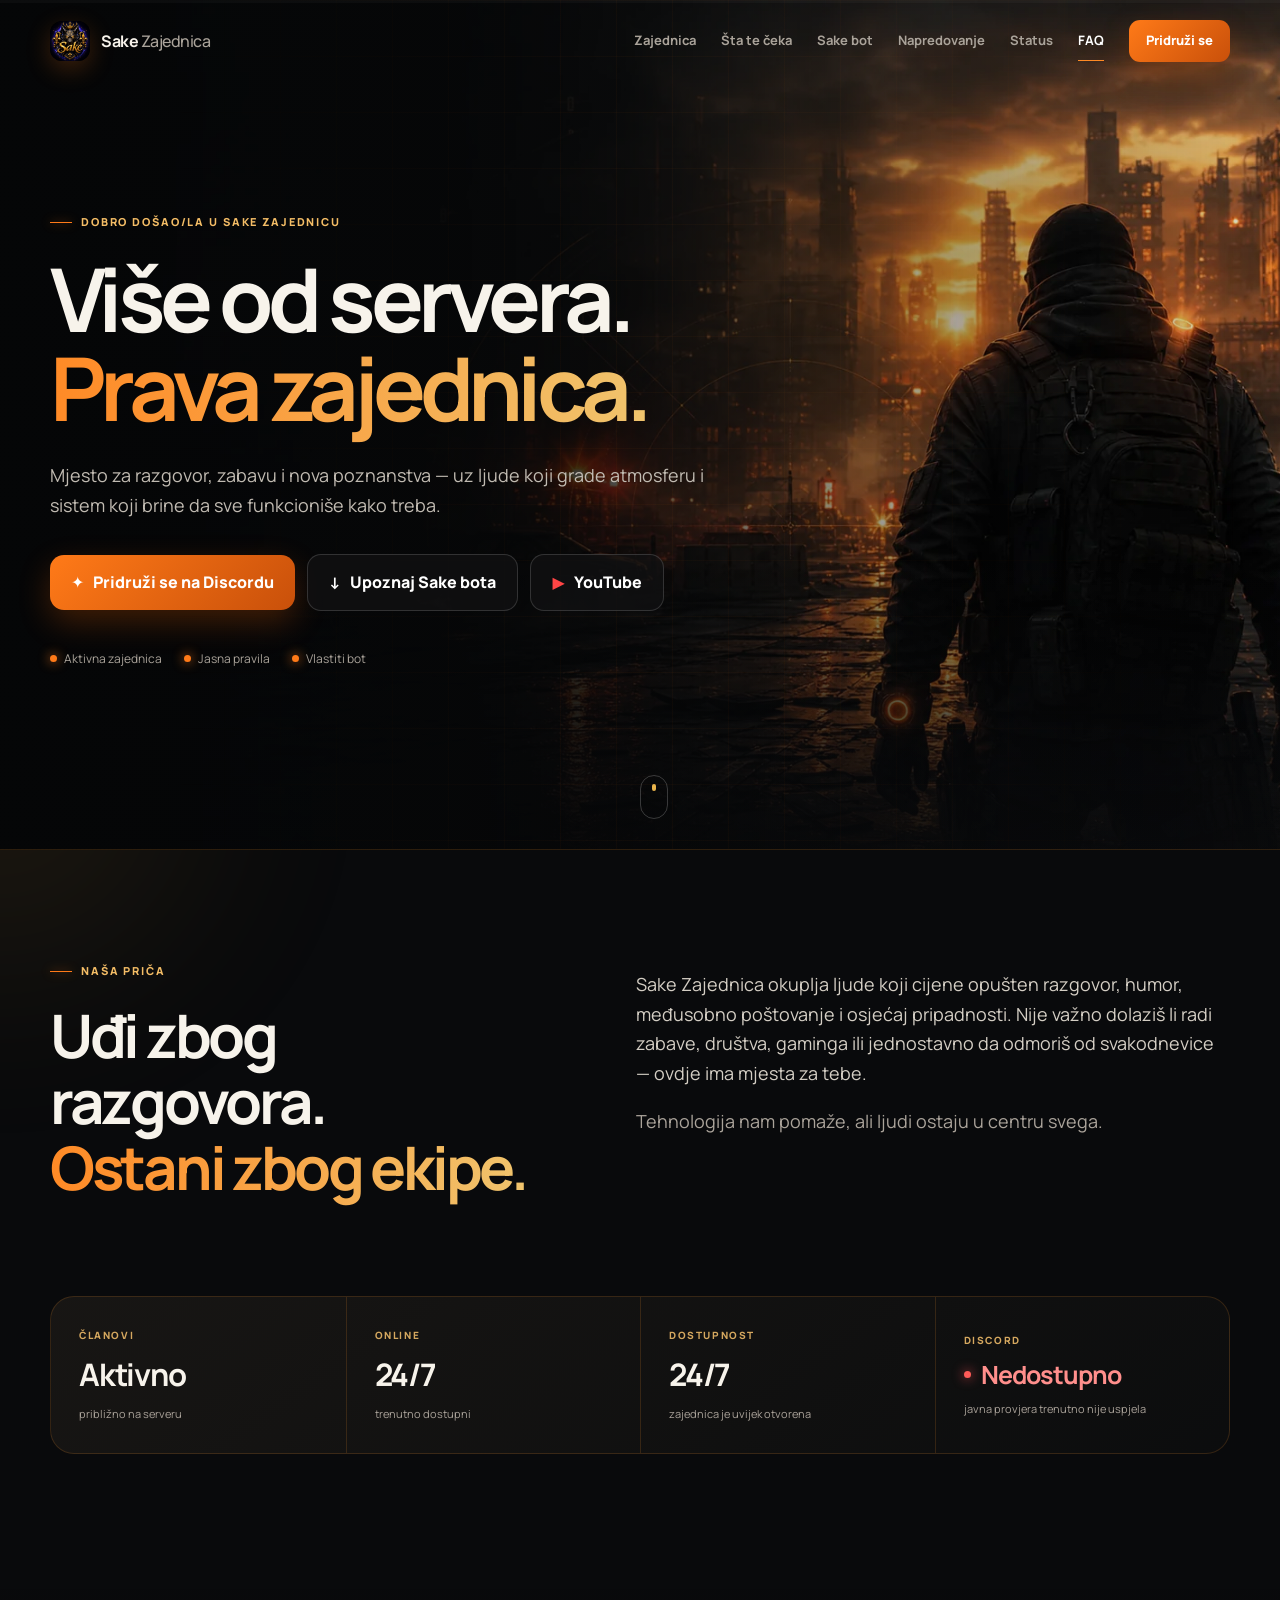
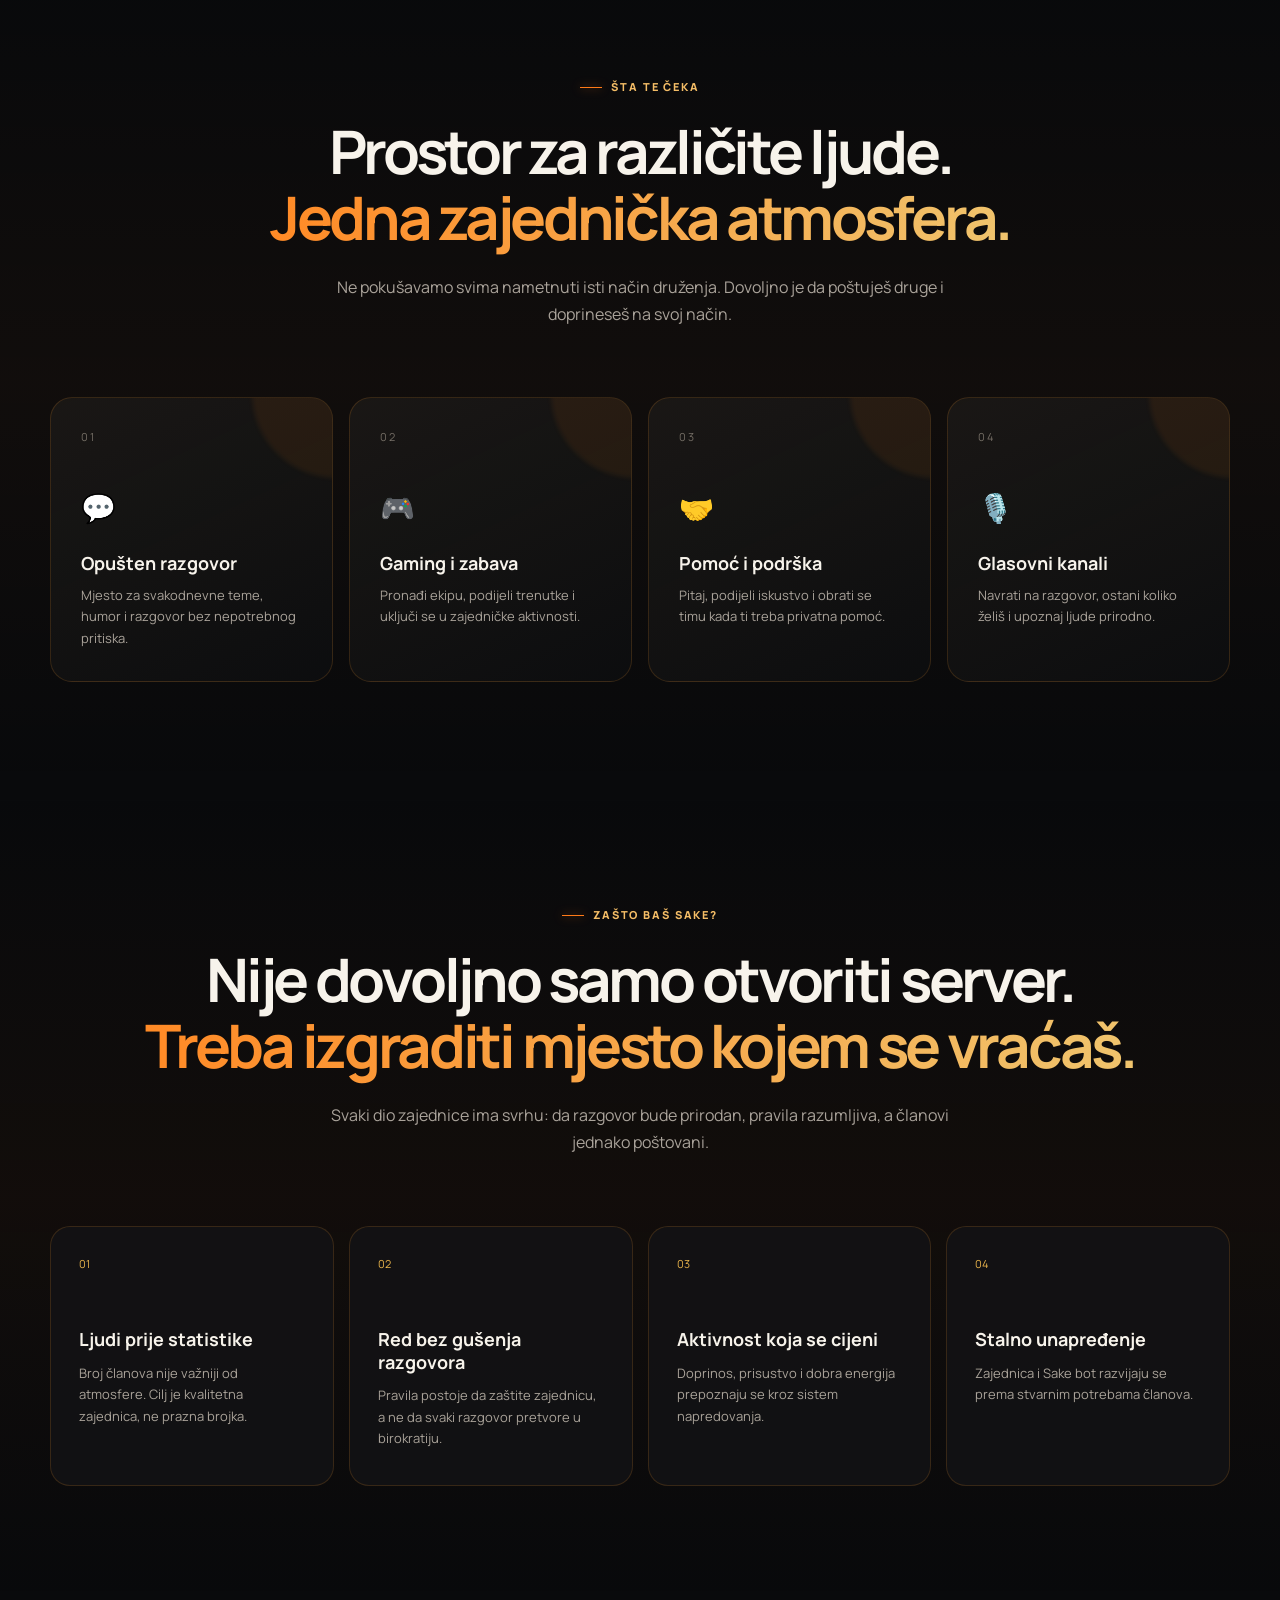
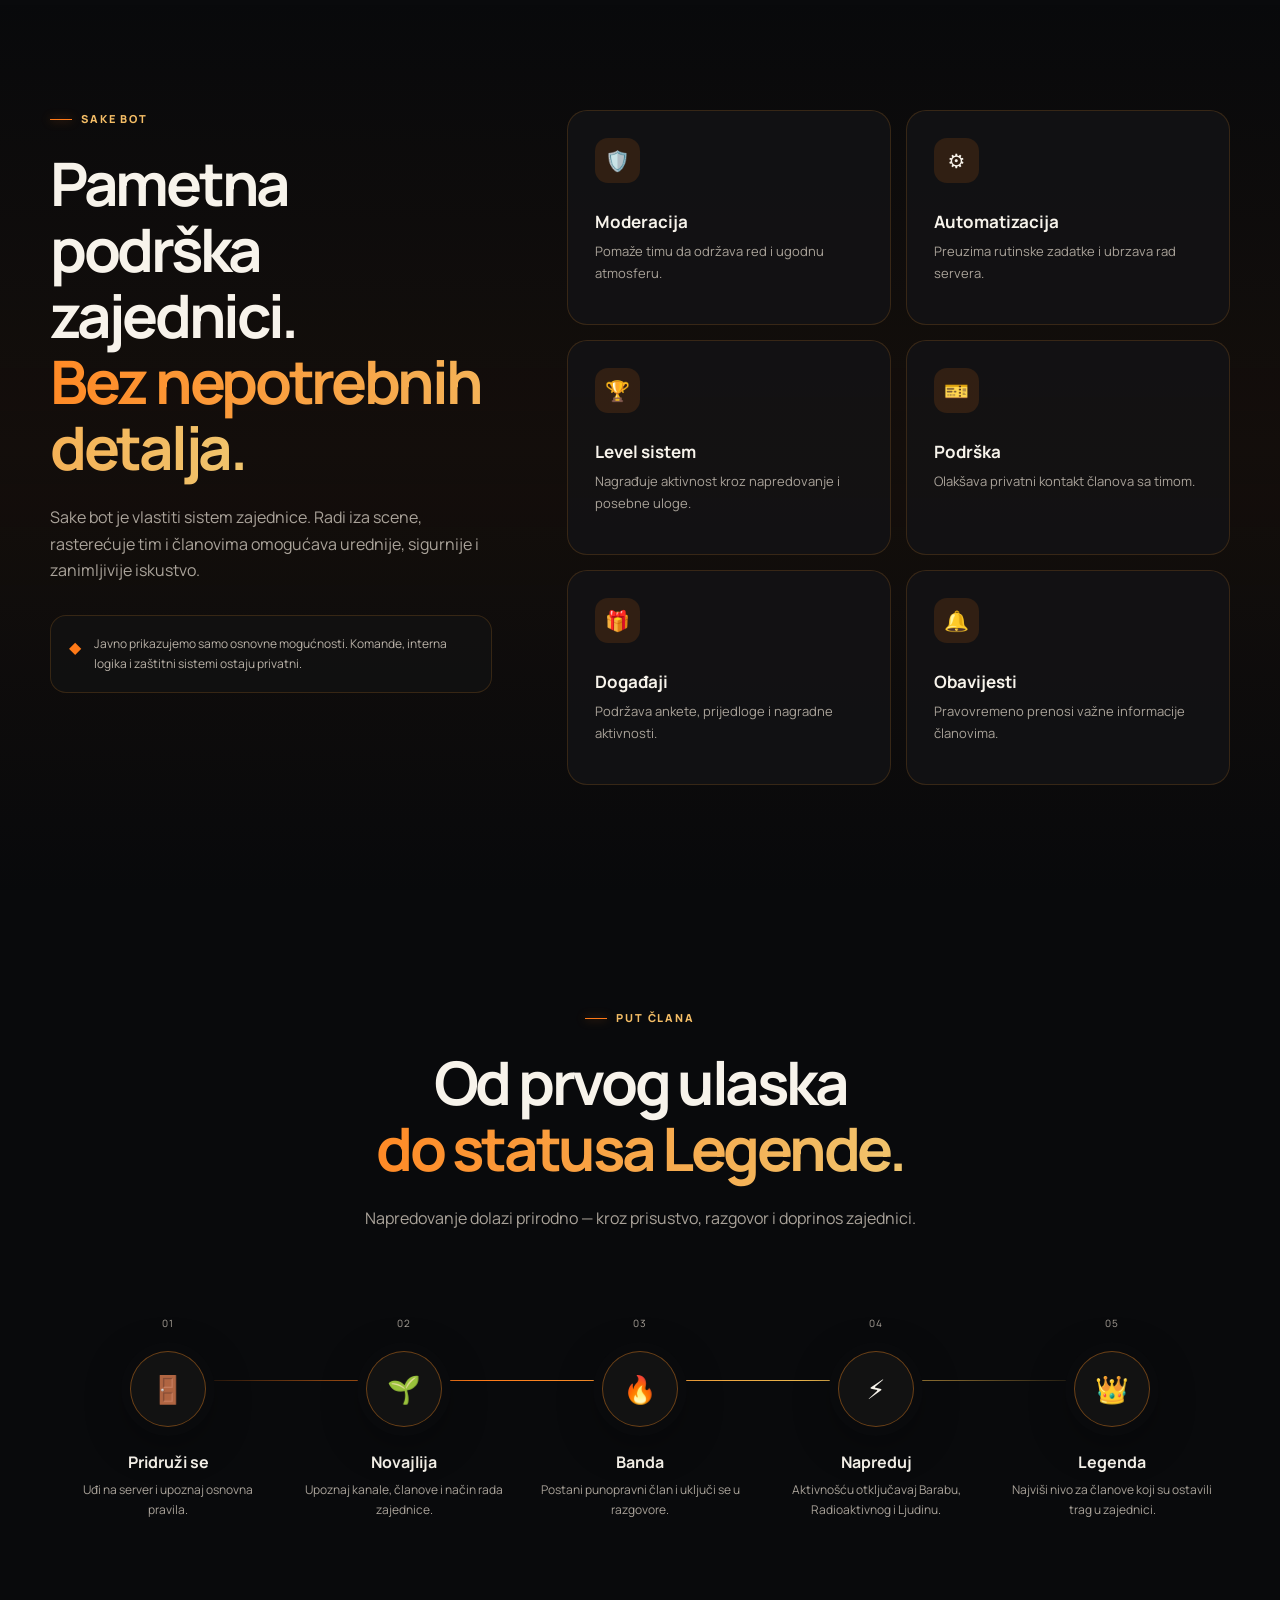
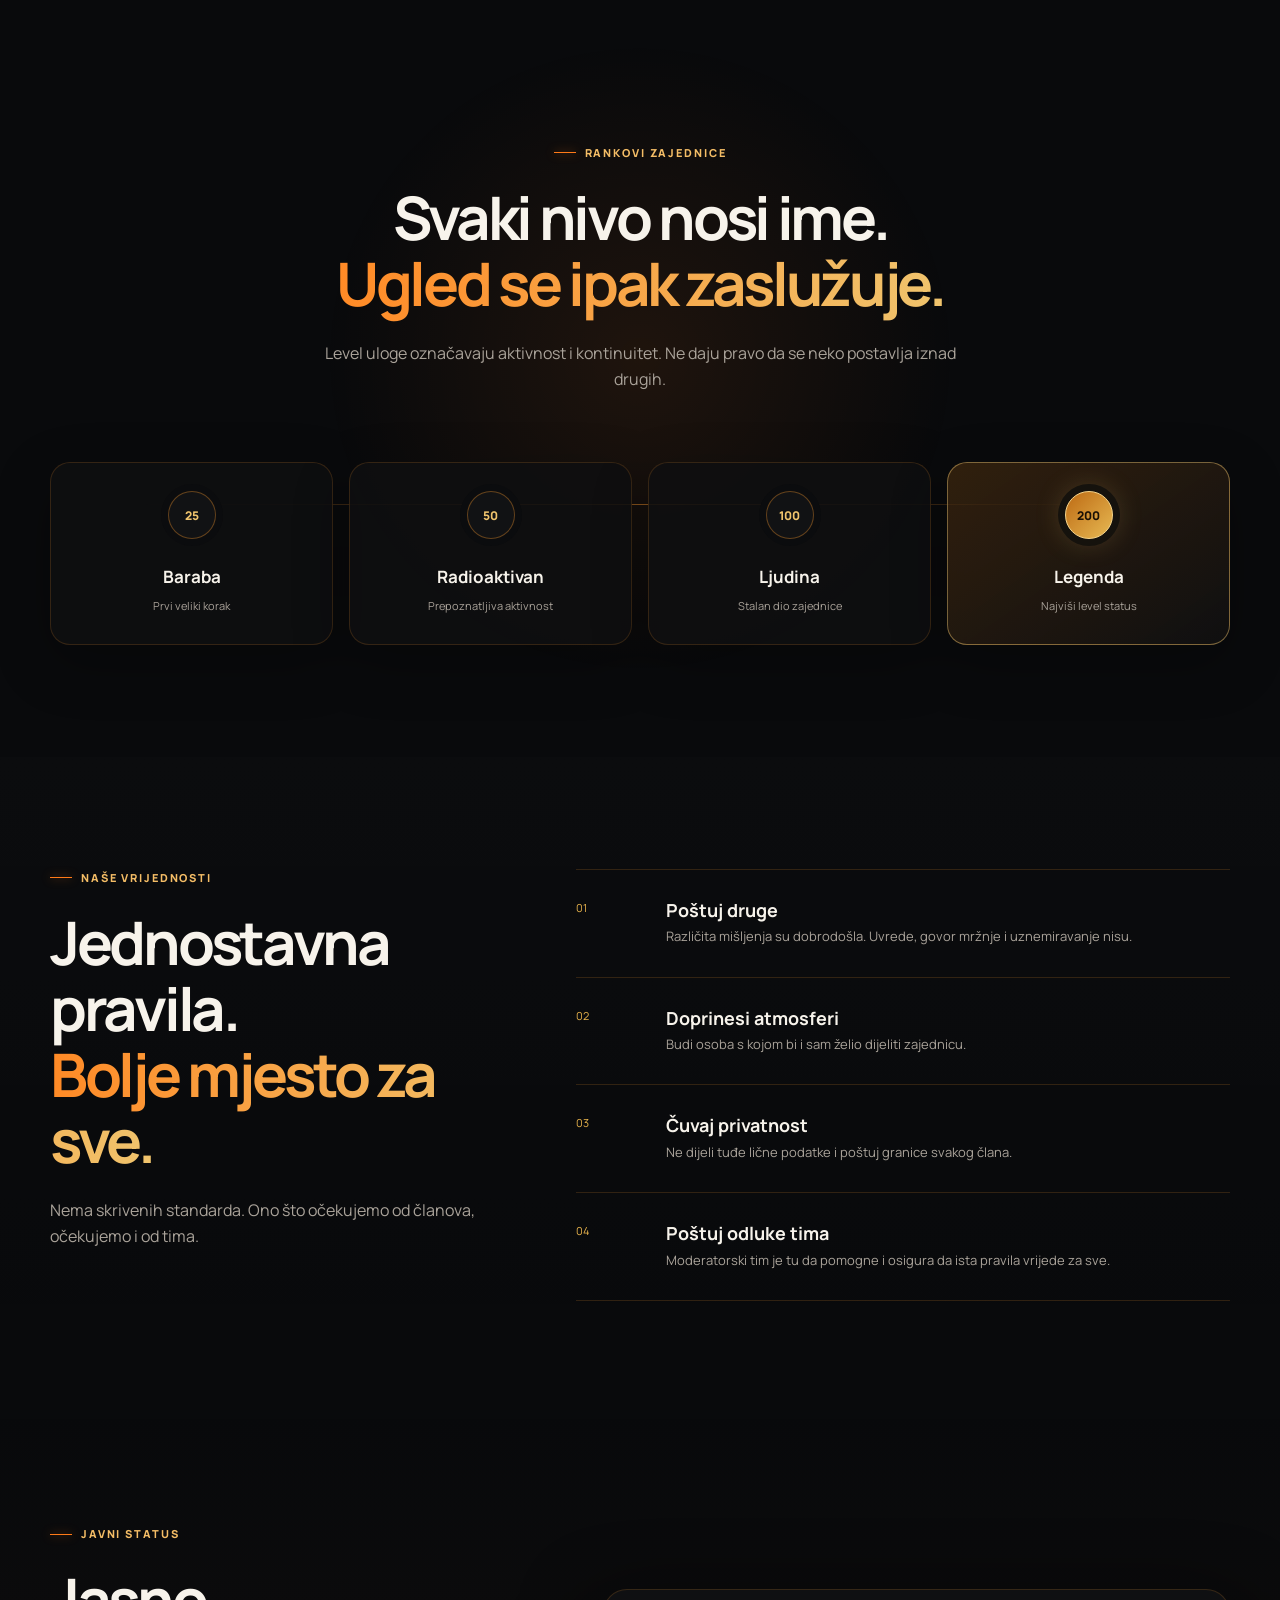
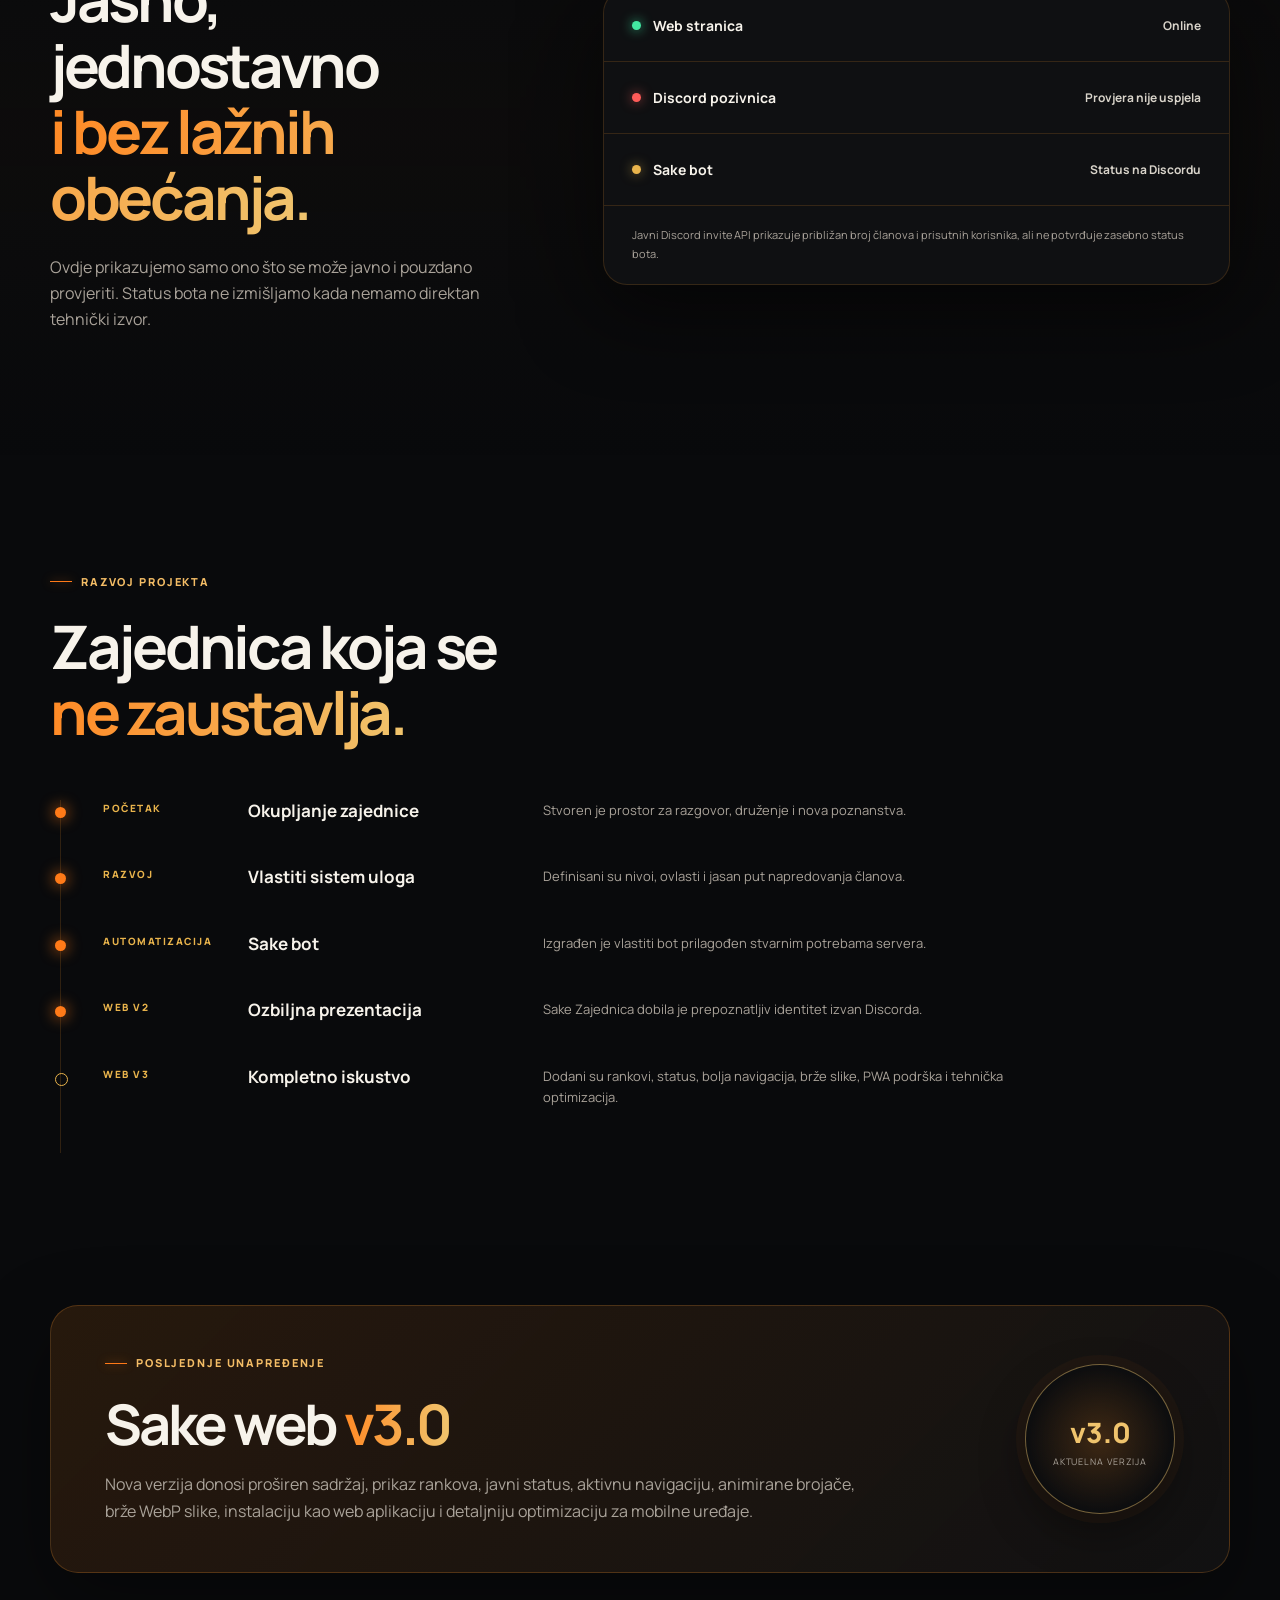
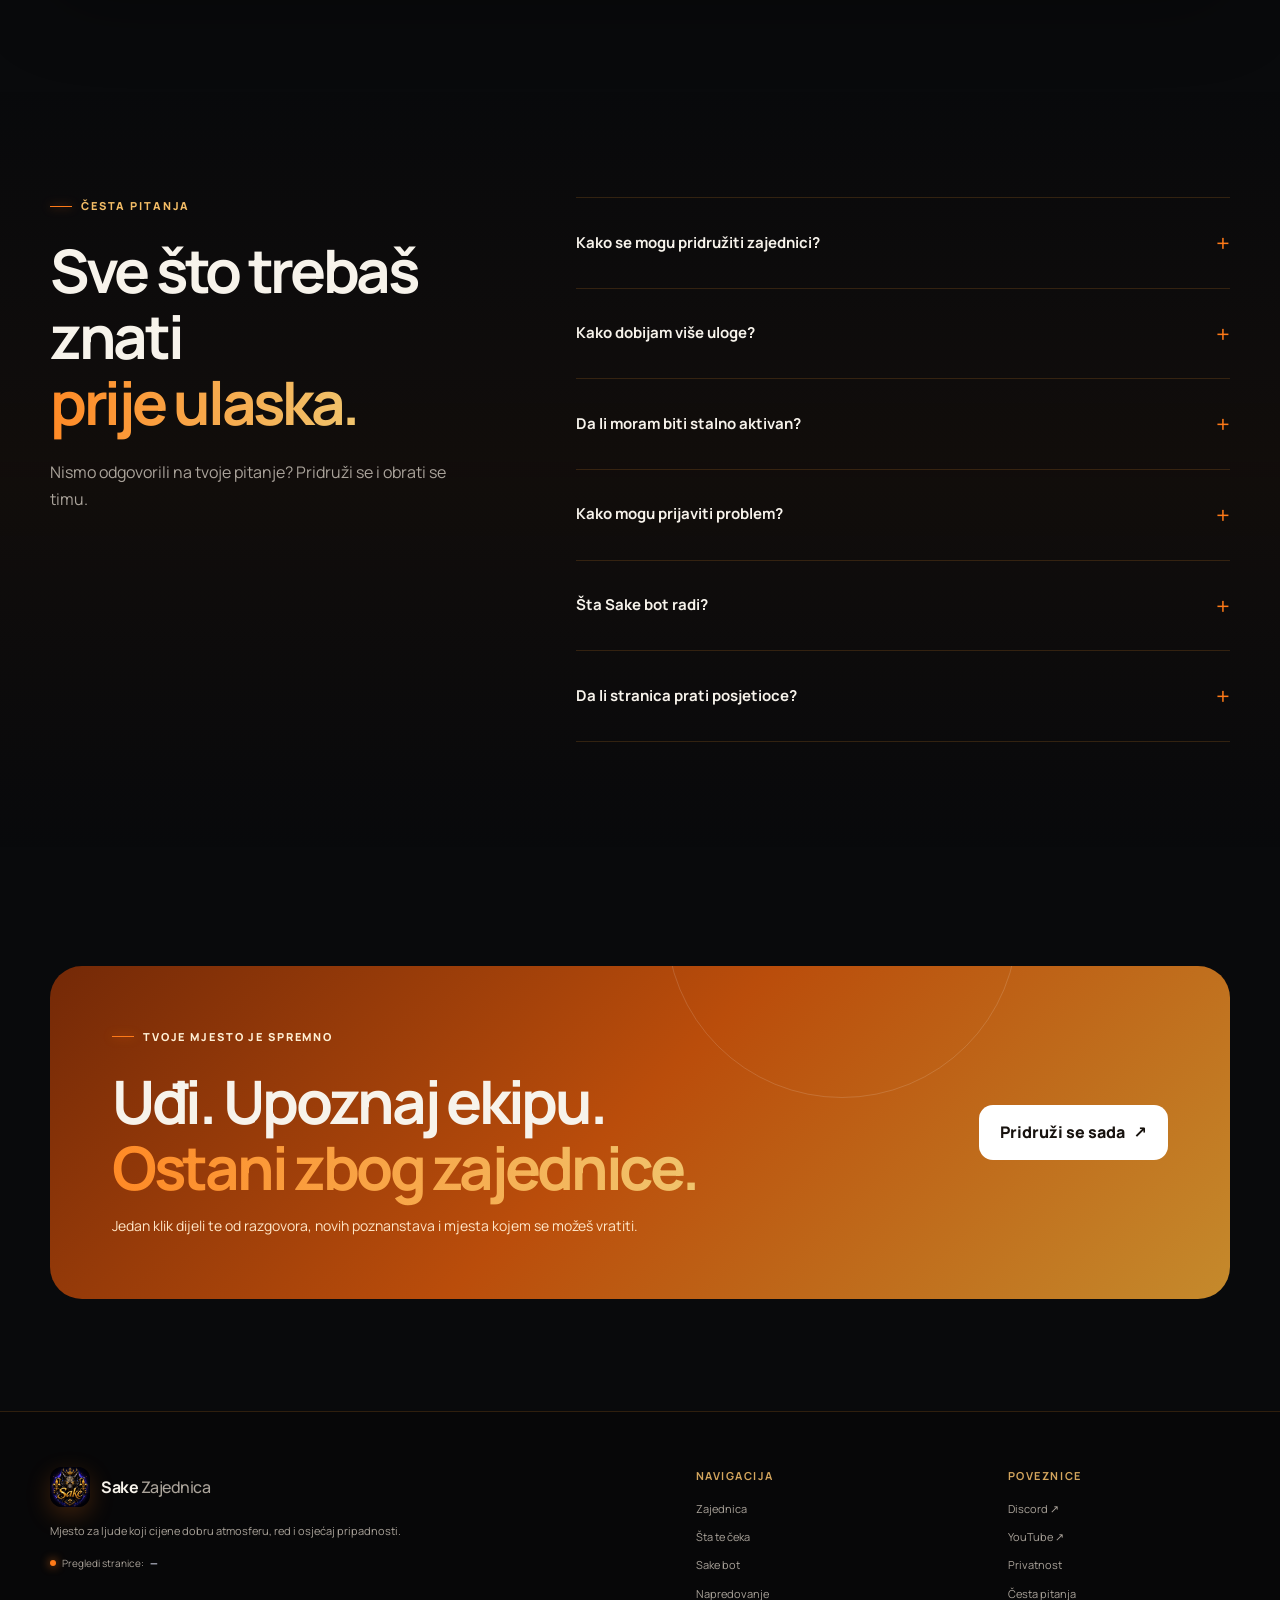
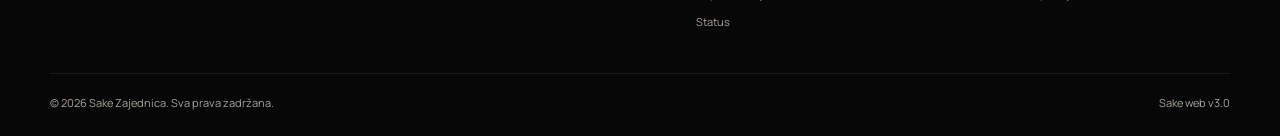
==== commit f8b3d0e1: "Fix and new files." ====
--- a/index.html
+++ b/index.html
@@ -3,19 +3,49 @@
 <head>
   <meta charset="UTF-8">
   <meta name="viewport" content="width=device-width, initial-scale=1.0">
-  <meta name="description" content="Sake Zajednica — mjesto za druženje, nova poznanstva i dobru atmosferu, uz vlastiti Sake bot koji pomaže da sve ostane uredno i sigurno.">
+  <meta name="description" content="Sake Zajednica — mjesto za razgovor, druženje i nova poznanstva, uz vlastiti Sake bot i sistem koji pomaže da sve ostane uredno i sigurno.">
   <meta name="theme-color" content="#090a0c">
+  <meta name="color-scheme" content="dark">
+  <meta name="robots" content="index,follow,max-image-preview:large">
+  <link rel="canonical" href="https://sakelegendbot.github.io/">
+
   <meta property="og:title" content="Sake Zajednica — Više od servera">
   <meta property="og:description" content="Uđi zbog razgovora. Ostani zbog ekipe.">
   <meta property="og:type" content="website">
-  <meta property="og:image" content="sake-logo.png">
+  <meta property="og:url" content="https://sakelegendbot.github.io/">
+  <meta property="og:image" content="https://sakelegendbot.github.io/sake-logo.png">
+  <meta property="og:image:alt" content="Sake Zajednica — vuk, kruna i zlatni natpis Sake">
+  <meta name="twitter:card" content="summary_large_image">
+  <meta name="twitter:title" content="Sake Zajednica — Više od servera">
+  <meta name="twitter:description" content="Uđi zbog razgovora. Ostani zbog ekipe.">
+  <meta name="twitter:image" content="https://sakelegendbot.github.io/sake-logo.png">
+
   <title>Sake Zajednica — Više od servera</title>
+  <link rel="icon" href="favicon-192.png" sizes="192x192">
+  <link rel="apple-touch-icon" href="favicon-192.png">
+  <link rel="manifest" href="manifest.webmanifest">
   <link rel="preconnect" href="https://fonts.googleapis.com">
   <link rel="preconnect" href="https://fonts.gstatic.com" crossorigin>
   <link href="https://fonts.googleapis.com/css2?family=Manrope:wght@400;500;600;700;800&display=swap" rel="stylesheet">
-  <link rel="stylesheet" href="style.css?v=4">
+  <link rel="preload" as="image" href="sake-tactical-hero.webp" type="image/webp">
+  <link rel="stylesheet" href="style.css?v=5">
+
+  <script type="application/ld+json">
+  {
+    "@context": "https://schema.org",
+    "@type": "Organization",
+    "name": "Sake Zajednica",
+    "url": "https://sakelegendbot.github.io/",
+    "logo": "https://sakelegendbot.github.io/sake-logo.png",
+    "sameAs": [
+      "https://www.youtube.com/@Sake_ba",
+      "https://discord.gg/yXfwsWXSf"
+    ]
+  }
+  </script>
 </head>
 <body>
+  <div class="page-progress" aria-hidden="true"><span id="page-progress-bar"></span></div>
   <a class="skip-link" href="#sadrzaj">Preskoči na sadržaj</a>
   <div class="ambient ambient-one" aria-hidden="true"></div>
   <div class="ambient ambient-two" aria-hidden="true"></div>
@@ -23,7 +53,7 @@
   <header class="site-header" id="pocetna">
     <div class="container nav-wrap">
       <a class="brand" href="#pocetna" aria-label="Sake Zajednica — početna">
-        <img class="brand-mark" src="sake-logo.png" alt="">
+        <img class="brand-mark" src="sake-logo.webp" alt="" width="40" height="40">
         <span>Sake <b>Zajednica</b></span>
       </a>
       <button class="menu-button" type="button" aria-expanded="false" aria-controls="glavna-navigacija" aria-label="Otvori meni">
@@ -31,9 +61,10 @@
       </button>
       <nav class="nav" id="glavna-navigacija" aria-label="Glavna navigacija">
         <a href="#zajednica">Zajednica</a>
+        <a href="#iskustvo">Šta te čeka</a>
         <a href="#bot">Sake bot</a>
         <a href="#put">Napredovanje</a>
-        <a href="#vrijednosti">Vrijednosti</a>
+        <a href="#status">Status</a>
         <a href="#faq">FAQ</a>
         <a class="button button-small" href="https://discord.gg/yXfwsWXSf" target="_blank" rel="noopener noreferrer">Pridruži se</a>
       </nav>
@@ -77,12 +108,12 @@
       <div class="container live-stats reveal" aria-label="Status zajednice">
         <article>
           <span class="stat-kicker">Članovi</span>
-          <strong id="member-count">—</strong>
-          <small>ukupno na serveru</small>
+          <strong id="member-count" data-live-number>—</strong>
+          <small>približno na serveru</small>
         </article>
         <article>
           <span class="stat-kicker">Online</span>
-          <strong id="online-count">—</strong>
+          <strong id="online-count" data-live-number>—</strong>
           <small>trenutno dostupni</small>
         </article>
         <article>
@@ -91,10 +122,46 @@
           <small>zajednica je uvijek otvorena</small>
         </article>
         <article>
-          <span class="stat-kicker">Sistem</span>
-          <strong class="status-text"><i></i> Aktivan</strong>
-          <small>Sake bot radi iza scene</small>
+          <span class="stat-kicker">Discord</span>
+          <strong class="status-text" id="discord-status"><i></i> Provjera…</strong>
+          <small id="discord-status-note">povezivanje sa javnim statusom</small>
         </article>
+      </div>
+    </section>
+
+    <section class="section experience-section" id="iskustvo">
+      <div class="container">
+        <div class="section-heading centered reveal">
+          <p class="eyebrow"><span></span> Šta te čeka</p>
+          <h2>Prostor za različite ljude.<br><em>Jedna zajednička atmosfera.</em></h2>
+          <p>Ne pokušavamo svima nametnuti isti način druženja. Dovoljno je da poštuješ druge i doprineseš na svoj način.</p>
+        </div>
+        <div class="experience-grid">
+          <article class="experience-card reveal">
+            <span class="experience-number">01</span>
+            <div class="experience-icon">💬</div>
+            <h3>Opušten razgovor</h3>
+            <p>Mjesto za svakodnevne teme, humor i razgovor bez nepotrebnog pritiska.</p>
+          </article>
+          <article class="experience-card reveal">
+            <span class="experience-number">02</span>
+            <div class="experience-icon">🎮</div>
+            <h3>Gaming i zabava</h3>
+            <p>Pronađi ekipu, podijeli trenutke i uključi se u zajedničke aktivnosti.</p>
+          </article>
+          <article class="experience-card reveal">
+            <span class="experience-number">03</span>
+            <div class="experience-icon">🤝</div>
+            <h3>Pomoć i podrška</h3>
+            <p>Pitaj, podijeli iskustvo i obrati se timu kada ti treba privatna pomoć.</p>
+          </article>
+          <article class="experience-card reveal">
+            <span class="experience-number">04</span>
+            <div class="experience-icon">🎙️</div>
+            <h3>Glasovni kanali</h3>
+            <p>Navrati na razgovor, ostani koliko želiš i upoznaj ljude prirodno.</p>
+          </article>
+        </div>
       </div>
     </section>
 
@@ -153,6 +220,22 @@
       </div>
     </section>
 
+    <section class="section ranks-section" id="rankovi">
+      <div class="container">
+        <div class="section-heading centered reveal">
+          <p class="eyebrow"><span></span> Rankovi zajednice</p>
+          <h2>Svaki nivo nosi ime.<br><em>Ugled se ipak zaslužuje.</em></h2>
+          <p>Level uloge označavaju aktivnost i kontinuitet. Ne daju pravo da se neko postavlja iznad drugih.</p>
+        </div>
+        <div class="rank-track reveal" aria-label="Level rankovi">
+          <article><span class="rank-level">25</span><strong>Baraba</strong><small>Prvi veliki korak</small></article>
+          <article><span class="rank-level">50</span><strong>Radioaktivan</strong><small>Prepoznatljiva aktivnost</small></article>
+          <article><span class="rank-level">100</span><strong>Ljudina</strong><small>Stalan dio zajednice</small></article>
+          <article class="rank-legend"><span class="rank-level">200</span><strong>Legenda</strong><small>Najviši level status</small></article>
+        </div>
+      </div>
+    </section>
+
     <section class="section values" id="vrijednosti">
       <div class="container values-layout">
         <div class="section-heading reveal">
@@ -169,6 +252,31 @@
       </div>
     </section>
 
+    <section class="section status-section" id="status">
+      <div class="container status-layout">
+        <div class="section-heading reveal">
+          <p class="eyebrow"><span></span> Javni status</p>
+          <h2>Jasno, jednostavno<br><em>i bez lažnih obećanja.</em></h2>
+          <p>Ovdje prikazujemo samo ono što se može javno i pouzdano provjeriti. Status bota ne izmišljamo kada nemamo direktan tehnički izvor.</p>
+        </div>
+        <div class="status-board reveal">
+          <article>
+            <div><span class="status-dot online"></span><strong>Web stranica</strong></div>
+            <b>Online</b>
+          </article>
+          <article>
+            <div><span class="status-dot" id="discord-dot"></span><strong>Discord pozivnica</strong></div>
+            <b id="discord-board-text">Provjera…</b>
+          </article>
+          <article>
+            <div><span class="status-dot neutral"></span><strong>Sake bot</strong></div>
+            <b>Status na Discordu</b>
+          </article>
+          <p class="status-disclaimer">Javni Discord invite API prikazuje približan broj članova i prisutnih korisnika, ali ne potvrđuje zasebno status bota.</p>
+        </div>
+      </div>
+    </section>
+
     <section class="section timeline-section" id="razvoj">
       <div class="container">
         <div class="section-heading reveal">
@@ -179,9 +287,20 @@
           <article><span>Početak</span><h3>Okupljanje zajednice</h3><p>Stvoren je prostor za razgovor, druženje i nova poznanstva.</p></article>
           <article><span>Razvoj</span><h3>Vlastiti sistem uloga</h3><p>Definisani su nivoi, ovlasti i jasan put napredovanja članova.</p></article>
           <article><span>Automatizacija</span><h3>Sake bot</h3><p>Izgrađen je vlastiti bot prilagođen stvarnim potrebama servera.</p></article>
-          <article><span>Danas</span><h3>Nova web prezentacija</h3><p>Sake Zajednica dobija ozbiljan identitet i mjesto izvan Discorda.</p></article>
-          <article class="future"><span>Dalje</span><h3>Sljedeće poglavlje</h3><p>Nove mogućnosti dolaze kada imaju stvarnu vrijednost za članove.</p></article>
-        </div>
+          <article><span>Web v2</span><h3>Ozbiljna prezentacija</h3><p>Sake Zajednica dobila je prepoznatljiv identitet izvan Discorda.</p></article>
+          <article class="future"><span>Web v3</span><h3>Kompletno iskustvo</h3><p>Dodani su rankovi, status, bolja navigacija, brže slike, PWA podrška i tehnička optimizacija.</p></article>
+        </div>
+      </div>
+    </section>
+
+    <section class="section release-section" id="novosti">
+      <div class="container release-card reveal">
+        <div>
+          <p class="eyebrow"><span></span> Posljednje unapređenje</p>
+          <h2>Sake web <em>v3.0</em></h2>
+          <p>Nova verzija donosi proširen sadržaj, prikaz rankova, javni status, aktivnu navigaciju, animirane brojače, brže WebP slike, instalaciju kao web aplikaciju i detaljniju optimizaciju za mobilne uređaje.</p>
+        </div>
+        <div class="release-badge"><span>v3.0</span><small>Aktuelna verzija</small></div>
       </div>
     </section>
 
@@ -210,8 +329,12 @@
             <p>Za osjetljive situacije koristi sistem privatne podrške kako bi se moderatorski tim mogao uključiti bez javne rasprave.</p>
           </details>
           <details>
-            <summary>Koje podatke Sake bot prikuplja?<span>+</span></summary>
-            <p>Bot obrađuje samo podatke potrebne za funkcije servera. Interne tehničke pojedinosti i zaštitni sistemi nisu javno izloženi.</p>
+            <summary>Šta Sake bot radi?<span>+</span></summary>
+            <p>Bot pomaže u moderaciji, automatizaciji, level sistemu, podršci, događajima i obavijestima. Komande i interna logika nisu javno objavljeni.</p>
+          </details>
+          <details>
+            <summary>Da li stranica prati posjetioce?<span>+</span></summary>
+            <p>Cloudflare Web Analytics koristi se za anonimnu statistiku bez reklamnih kolačića. Javni brojač pregleda koristi zasebni CounterAPI servis.</p>
           </details>
         </div>
       </div>
@@ -234,17 +357,19 @@
   <footer class="footer">
     <div class="container footer-grid">
       <div class="footer-brand-group">
-        <a class="brand" href="#pocetna"><img class="brand-mark" src="sake-logo.png" alt=""><span>Sake <b>Zajednica</b></span></a>
+        <a class="brand" href="#pocetna"><img class="brand-mark" src="sake-logo.webp" alt="" width="40" height="40"><span>Sake <b>Zajednica</b></span></a>
         <p>Mjesto za ljude koji cijene dobru atmosferu, red i osjećaj pripadnosti.</p>
         <p class="visitor-counter" aria-live="polite"><span class="visitor-dot" aria-hidden="true"></span> Pregledi stranice: <strong id="visitor-count">—</strong></p>
       </div>
-      <div class="footer-column"><strong>Navigacija</strong><a href="#zajednica">Zajednica</a><a href="#bot">Sake bot</a><a href="#put">Napredovanje</a><a href="#vrijednosti">Vrijednosti</a></div>
-      <div class="footer-column"><strong>Poveznice</strong><a href="https://discord.gg/yXfwsWXSf" target="_blank" rel="noopener noreferrer">Discord ↗</a><a href="https://www.youtube.com/@Sake_ba" target="_blank" rel="noopener noreferrer">YouTube ↗</a><a href="#faq">Česta pitanja</a></div>
+      <div class="footer-column"><strong>Navigacija</strong><a href="#zajednica">Zajednica</a><a href="#iskustvo">Šta te čeka</a><a href="#bot">Sake bot</a><a href="#put">Napredovanje</a><a href="#status">Status</a></div>
+      <div class="footer-column"><strong>Poveznice</strong><a href="https://discord.gg/yXfwsWXSf" target="_blank" rel="noopener noreferrer">Discord ↗</a><a href="https://www.youtube.com/@Sake_ba" target="_blank" rel="noopener noreferrer">YouTube ↗</a><a href="privacy.html">Privatnost</a><a href="#faq">Česta pitanja</a></div>
     </div>
-    <div class="container footer-bottom"><p>© <span id="godina"></span> Sake Zajednica. Sva prava zadržana.</p><p>Sake web v2.0</p></div>
+    <div class="container footer-bottom"><p>© <span id="godina"></span> Sake Zajednica. Sva prava zadržana.</p><p>Sake web v3.0</p></div>
   </footer>
 
-  <script src="script.js?v=4"></script>
+  <button class="back-to-top" id="back-to-top" type="button" aria-label="Nazad na vrh">↑</button>
+
+  <script src="script.js?v=5"></script>
   <script type="module" src="https://static.cloudflareinsights.com/beacon.min.js" data-cf-beacon='{"token":"9c5f7e18ece34b65b502d31fbe0b8e7a"}'></script>
 </body>
 </html>
--- a/style.css
+++ b/style.css
@@ -19,7 +19,7 @@
 .eyebrow{display:flex;align-items:center;gap:9px;color:#f4bd66;text-transform:uppercase;font-size:11px;letter-spacing:.17em;font-weight:800;margin:0 0 22px}.eyebrow span{width:22px;height:1px;background:var(--orange);box-shadow:0 0 10px rgba(255,122,24,.7)}
 h1{font-size:clamp(52px,7vw,88px);line-height:1.02;letter-spacing:-.065em;margin-bottom:28px}h2{font-size:clamp(38px,5vw,60px);line-height:1.1;letter-spacing:-.055em;margin-bottom:24px}h3{line-height:1.25}h1 em,h2 em{font-style:normal;background:linear-gradient(90deg,#ff8a26,#f0c46d);background-clip:text;-webkit-background-clip:text;color:transparent}
 .section-heading>p:last-child{color:var(--muted);max-width:650px}.centered{text-align:center;display:flex;flex-direction:column;align-items:center}.centered .eyebrow{justify-content:center}
-.hero{min-height:850px;display:grid;align-items:center;padding-top:145px;isolation:isolate;background:linear-gradient(90deg,rgba(5,6,7,.99) 0%,rgba(5,6,7,.92) 36%,rgba(5,6,7,.38) 70%,rgba(5,6,7,.12) 100%),linear-gradient(0deg,rgba(9,10,12,.94) 0%,transparent 34%),url('sake-tactical-hero.png') 68% center/cover no-repeat;border-bottom:1px solid var(--line)}
+.hero{min-height:850px;display:grid;align-items:center;padding-top:145px;isolation:isolate;background:linear-gradient(90deg,rgba(5,6,7,.99) 0%,rgba(5,6,7,.92) 36%,rgba(5,6,7,.38) 70%,rgba(5,6,7,.12) 100%),linear-gradient(0deg,rgba(9,10,12,.94) 0%,transparent 34%),url('sake-tactical-hero.webp') 68% center/cover no-repeat;border-bottom:1px solid var(--line)}
 .hero:after{content:"";position:absolute;inset:0;z-index:-1;pointer-events:none;background-image:linear-gradient(rgba(255,133,27,.035) 1px,transparent 1px),linear-gradient(90deg,rgba(255,133,27,.035) 1px,transparent 1px);background-size:56px 56px;mask-image:linear-gradient(90deg,transparent 12%,#000 50%,transparent)}.hero-grid{display:grid;grid-template-columns:minmax(0,730px) 1fr}.hero-copy{position:relative;z-index:2}.hero-text{font-size:18px;color:#c1bbb2;max-width:660px;margin-bottom:34px}.hero-actions{display:flex;align-items:center;gap:12px;flex-wrap:wrap}.trust-row{display:flex;flex-wrap:wrap;gap:22px;margin-top:38px;color:var(--muted);font-size:12px}.trust-row span{display:flex;align-items:center;gap:7px}.trust-row i,.status-text i{width:7px;height:7px;border-radius:50%;background:var(--orange);box-shadow:0 0 12px var(--orange)}.scroll-cue{position:absolute;bottom:30px;left:50%;width:28px;height:44px;border:1px solid rgba(255,255,255,.2);border-radius:20px;display:grid;place-items:start center;padding-top:8px}.scroll-cue span{width:4px;height:7px;border-radius:4px;background:var(--gold);animation:scrollcue 1.7s infinite}@keyframes scrollcue{0%{transform:translateY(0);opacity:0}30%{opacity:1}100%{transform:translateY(16px);opacity:0}}
 .split{display:grid;grid-template-columns:.9fr 1.1fr;gap:100px;align-items:start}.about-copy{font-size:18px;color:#d4cec4;padding-top:8px}.about-copy p:last-child{color:var(--muted)}
 .live-stats{display:grid;grid-template-columns:repeat(4,1fr);margin-top:72px;border:1px solid var(--line);border-radius:var(--radius);background:linear-gradient(145deg,rgba(26,23,21,.9),rgba(13,13,14,.9));overflow:hidden}.live-stats article{padding:30px 28px;min-height:156px;display:flex;flex-direction:column;justify-content:center}.live-stats article+article{border-left:1px solid var(--line)}.stat-kicker{font-size:10px;text-transform:uppercase;letter-spacing:.16em;color:#d5a85f;font-weight:800}.live-stats strong{display:block;font-size:31px;letter-spacing:-.04em;margin:5px 0}.live-stats small{color:var(--muted);font-size:11px}.status-text{display:flex!important;align-items:center;gap:10px;font-size:25px!important}.status-text i{background:var(--green);box-shadow:0 0 12px var(--green)}
@@ -34,5 +34,42 @@
 .reveal{opacity:0;transform:translateY(22px);transition:opacity .65s ease,transform .65s ease}.reveal.visible{opacity:1;transform:none}
 @media(prefers-reduced-motion:reduce){html{scroll-behavior:auto}.reveal{opacity:1;transform:none;transition:none}.button{transition:none}.scroll-cue span{animation:none}}
 @media(max-width:1000px){.section{padding:90px 0}.menu-button{display:block;z-index:102}.nav{position:fixed;inset:0;background:rgba(8,9,10,.98);flex-direction:column;justify-content:center;font-size:20px;transform:translateX(100%);transition:.3s}.nav.open{transform:none}.split,.bot-layout,.values-layout,.faq-layout{grid-template-columns:1fr;gap:55px}.bot-intro,.values .section-heading{position:static}.reason-grid{grid-template-columns:repeat(2,1fr)}.live-stats{grid-template-columns:repeat(2,1fr)}.live-stats article:nth-child(3){border-left:0;border-top:1px solid var(--line)}.live-stats article:nth-child(4){border-top:1px solid var(--line)}.member-path{grid-template-columns:repeat(3,1fr);gap:45px 0}.member-path:before{display:none}.timeline article{grid-template-columns:100px 220px 1fr}.footer-grid{grid-template-columns:1.2fr .6fr .6fr;gap:45px}}
-@media(max-width:700px){.container{width:min(100% - 28px,1180px)}.section{padding:74px 0}.nav-wrap{height:70px}.hero{min-height:760px;padding-top:115px;background-image:linear-gradient(90deg,rgba(5,6,7,.98),rgba(5,6,7,.7)),linear-gradient(0deg,rgba(9,10,12,.97),transparent 45%),url('sake-tactical-hero.png');background-position:72% center}.hero-actions{align-items:stretch;flex-direction:column}.hero-actions .button{width:100%}.scroll-cue{display:none}.live-stats{grid-template-columns:1fr}.live-stats article+article,.live-stats article:nth-child(3){border-left:0;border-top:1px solid var(--line)}.reason-grid,.feature-grid{grid-template-columns:1fr}.reason-card{min-height:220px}.reason-card>span{margin-bottom:35px}.member-path{grid-template-columns:1fr 1fr;gap:42px 0}.timeline article{grid-template-columns:1fr;gap:7px;padding-left:30px}.timeline h3{margin-bottom:2px}.cta-card{padding:38px 25px;border-radius:24px;align-items:flex-start;flex-direction:column}.button-light{width:100%}.footer-grid{grid-template-columns:1fr;gap:32px}.footer-bottom{flex-direction:column;gap:5px}.footer-brand-group{align-items:flex-start}}
+@media(max-width:700px){.container{width:min(100% - 28px,1180px)}.section{padding:74px 0}.nav-wrap{height:70px}.hero{min-height:760px;padding-top:115px;background-image:linear-gradient(90deg,rgba(5,6,7,.98),rgba(5,6,7,.7)),linear-gradient(0deg,rgba(9,10,12,.97),transparent 45%),url('sake-tactical-hero.webp');background-position:72% center}.hero-actions{align-items:stretch;flex-direction:column}.hero-actions .button{width:100%}.scroll-cue{display:none}.live-stats{grid-template-columns:1fr}.live-stats article+article,.live-stats article:nth-child(3){border-left:0;border-top:1px solid var(--line)}.reason-grid,.feature-grid{grid-template-columns:1fr}.reason-card{min-height:220px}.reason-card>span{margin-bottom:35px}.member-path{grid-template-columns:1fr 1fr;gap:42px 0}.timeline article{grid-template-columns:1fr;gap:7px;padding-left:30px}.timeline h3{margin-bottom:2px}.cta-card{padding:38px 25px;border-radius:24px;align-items:flex-start;flex-direction:column}.button-light{width:100%}.footer-grid{grid-template-columns:1fr;gap:32px}.footer-bottom{flex-direction:column;gap:5px}.footer-brand-group{align-items:flex-start}}
 @media(max-width:430px){h1{font-size:48px}.member-path{grid-template-columns:1fr}.path-card{max-width:280px;margin:auto}.live-stats strong{font-size:28px}}
+
+/* Sake web v3.0 — završna nadogradnja */
+html{scroll-padding-top:92px}
+.page-progress{position:fixed;inset:0 0 auto;z-index:1000;height:3px;background:rgba(255,255,255,.03)}
+.page-progress span{display:block;width:0;height:100%;background:linear-gradient(90deg,#ff7a18,#f0c46d);box-shadow:0 0 16px rgba(255,122,24,.75)}
+.nav a.active:not(.button){color:#fff}.nav a.active:not(.button):after{transform:scaleX(1)}
+.nav a:not(.button){position:relative}.nav a:not(.button):after{content:"";position:absolute;left:0;right:0;bottom:-9px;height:1px;background:#ff8a24;transform:scaleX(0);transition:transform .2s}
+.experience-section{background:linear-gradient(180deg,transparent,rgba(255,122,24,.035),transparent)}
+.experience-grid{display:grid;grid-template-columns:repeat(4,1fr);gap:16px;margin-top:54px}
+.experience-card{position:relative;min-height:285px;padding:30px;border:1px solid var(--line);border-radius:22px;background:linear-gradient(155deg,rgba(28,25,22,.92),rgba(13,14,16,.86));overflow:hidden;transition:transform .25s,border-color .25s,background .25s}
+.experience-card:before{content:"";position:absolute;width:170px;height:170px;border-radius:50%;right:-90px;top:-90px;background:rgba(255,122,24,.08);filter:blur(2px)}
+.experience-card:hover{transform:translateY(-5px);border-color:rgba(255,132,30,.42);background:linear-gradient(155deg,rgba(36,29,23,.95),rgba(14,15,17,.9))}
+.experience-number{display:block;color:#756e66;font-size:11px;letter-spacing:.14em;margin-bottom:38px}
+.experience-icon{font-size:28px;margin-bottom:22px}.experience-card h3{font-size:18px;margin-bottom:10px}.experience-card p{margin:0;color:var(--muted);font-size:13px}
+.ranks-section{background:radial-gradient(circle at 50% 45%,rgba(255,122,24,.09),transparent 42%)}
+.rank-track{position:relative;display:grid;grid-template-columns:repeat(4,1fr);gap:16px;margin-top:54px}
+.rank-track:before{content:"";position:absolute;left:8%;right:8%;top:42px;height:1px;background:linear-gradient(90deg,transparent,rgba(255,154,45,.5),transparent)}
+.rank-track article{position:relative;z-index:1;display:flex;flex-direction:column;align-items:center;text-align:center;padding:28px 18px;border:1px solid var(--line);border-radius:20px;background:rgba(15,15,16,.9);box-shadow:0 18px 55px rgba(0,0,0,.28)}
+.rank-level{display:grid;place-items:center;width:48px;height:48px;margin-bottom:24px;border-radius:50%;border:1px solid rgba(255,154,45,.35);background:#111214;color:#f0c46d;font-size:12px;font-weight:800;box-shadow:0 0 0 7px #0b0c0e}
+.rank-track strong{font-size:17px}.rank-track small{margin-top:6px;color:var(--muted);font-size:11px}.rank-track .rank-legend{border-color:rgba(240,196,109,.46);background:linear-gradient(145deg,rgba(70,43,15,.66),rgba(16,16,17,.94))}.rank-legend .rank-level{background:linear-gradient(135deg,#bd6a13,#e7b953);color:#1a1005;border-color:#f7d58b;box-shadow:0 0 0 7px #15120d,0 0 30px rgba(240,196,109,.3)}
+.status-section{background:linear-gradient(180deg,transparent,rgba(45,30,15,.11),transparent)}
+.status-layout{display:grid;grid-template-columns:.85fr 1.15fr;gap:90px;align-items:center}
+.status-board{border:1px solid var(--line);border-radius:24px;background:rgba(17,18,20,.88);overflow:hidden;box-shadow:var(--shadow)}
+.status-board article{display:flex;align-items:center;justify-content:space-between;gap:20px;padding:24px 28px;border-bottom:1px solid var(--line)}
+.status-board article div{display:flex;align-items:center;gap:12px}.status-board strong{font-size:14px}.status-board b{font-size:12px;color:#d9d4ca}
+.status-dot{width:9px;height:9px;border-radius:50%;background:#8d8175;box-shadow:0 0 10px rgba(141,129,117,.5)}
+.status-dot.online{background:#43e7a1;box-shadow:0 0 12px rgba(67,231,161,.8)}.status-dot.offline{background:#ff5b58;box-shadow:0 0 12px rgba(255,91,88,.7)}.status-dot.neutral{background:#e9b44c;box-shadow:0 0 12px rgba(233,180,76,.6)}
+.status-disclaimer{margin:0;padding:20px 28px;color:var(--muted);font-size:11px;line-height:1.7}
+.release-section{padding-top:40px}.release-card{display:flex;align-items:center;justify-content:space-between;gap:50px;padding:48px 54px;border:1px solid rgba(255,154,45,.22);border-radius:28px;background:linear-gradient(135deg,rgba(48,29,13,.78),rgba(18,18,19,.94));box-shadow:0 28px 80px rgba(0,0,0,.36)}
+.release-card>div:first-child{max-width:760px}.release-card h2{font-size:clamp(36px,5vw,56px);line-height:1.05;margin-bottom:18px}.release-card>div>p:last-child{color:var(--muted);margin:0}.release-badge{flex:0 0 150px;aspect-ratio:1;display:grid;place-items:center;align-content:center;border-radius:50%;border:1px solid rgba(240,196,109,.46);background:radial-gradient(circle,rgba(255,145,35,.18),rgba(12,13,15,.95) 70%);box-shadow:0 0 0 9px rgba(255,122,24,.04),0 20px 45px rgba(0,0,0,.35)}
+.release-badge span{font-size:28px;font-weight:800;color:#f0c46d}.release-badge small{font-size:9px;color:var(--muted);text-transform:uppercase;letter-spacing:.1em}
+.back-to-top{position:fixed;right:22px;bottom:22px;z-index:90;width:44px;height:44px;border:1px solid rgba(255,154,45,.3);border-radius:14px;background:rgba(12,13,15,.88);backdrop-filter:blur(14px);color:#f0c46d;font-size:19px;cursor:pointer;opacity:0;pointer-events:none;transform:translateY(12px);transition:.25s;box-shadow:0 14px 36px rgba(0,0,0,.32)}
+.back-to-top.visible{opacity:1;pointer-events:auto;transform:none}.back-to-top:hover{border-color:#ff8a24;transform:translateY(-2px)}
+.live-stats strong.is-loading{opacity:.5}.status-text.is-online{color:#f5f2eb}.status-text.is-offline{color:#ff8f8c}.status-text.is-online i{background:#43e7a1;box-shadow:0 0 12px #43e7a1}.status-text.is-offline i{background:#ff5b58;box-shadow:0 0 12px #ff5b58}
+@media(max-width:1050px){.experience-grid{grid-template-columns:repeat(2,1fr)}.status-layout{grid-template-columns:1fr;gap:48px}.rank-track{grid-template-columns:repeat(2,1fr)}.rank-track:before{display:none}}
+@media(max-width:900px){.nav a:not(.button):after{bottom:-4px}.release-card{align-items:flex-start}.release-badge{flex-basis:125px}.hero-actions{gap:12px;flex-wrap:wrap}}
+@media(max-width:650px){html{scroll-padding-top:76px}.experience-grid,.rank-track{grid-template-columns:1fr}.experience-card{min-height:auto}.release-card{padding:34px 24px;flex-direction:column}.release-badge{width:118px;flex-basis:auto}.status-board article{padding:21px 20px}.status-disclaimer{padding:18px 20px}.back-to-top{right:14px;bottom:14px}.page-progress{height:2px}}
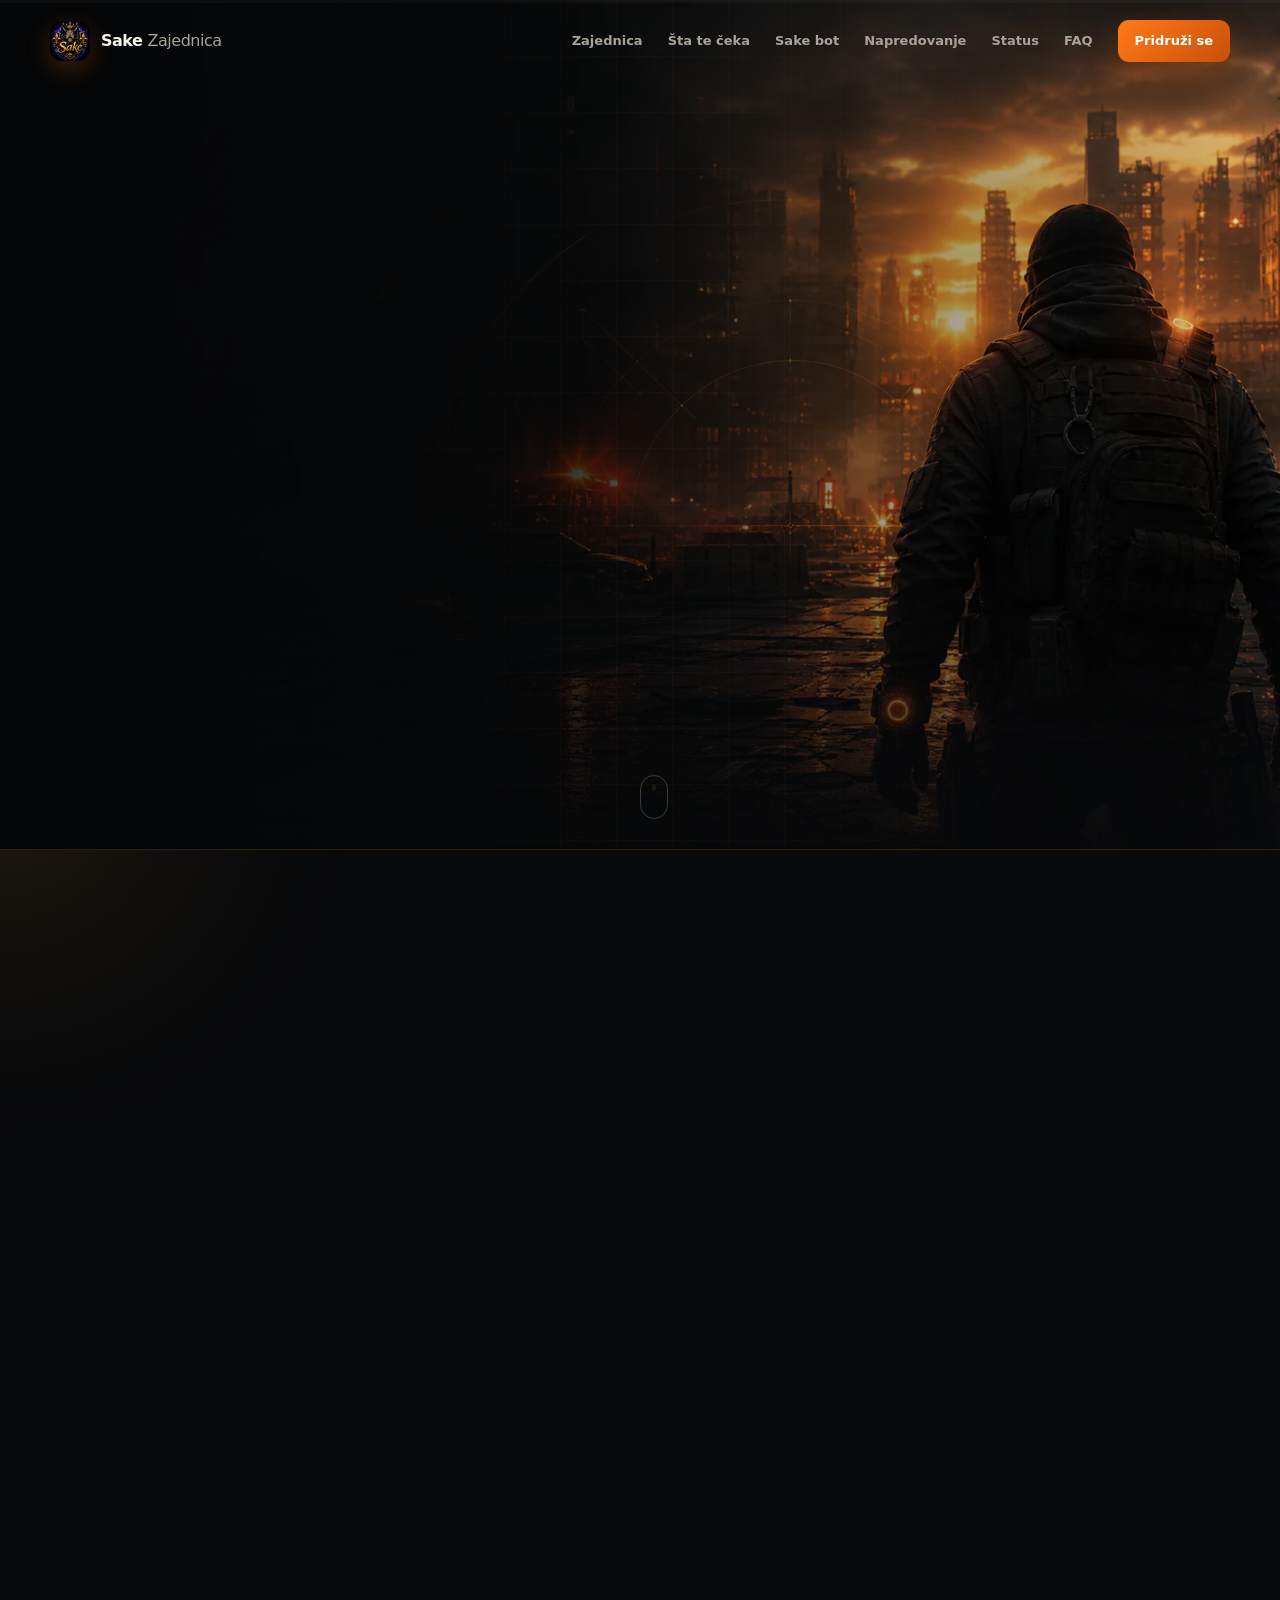
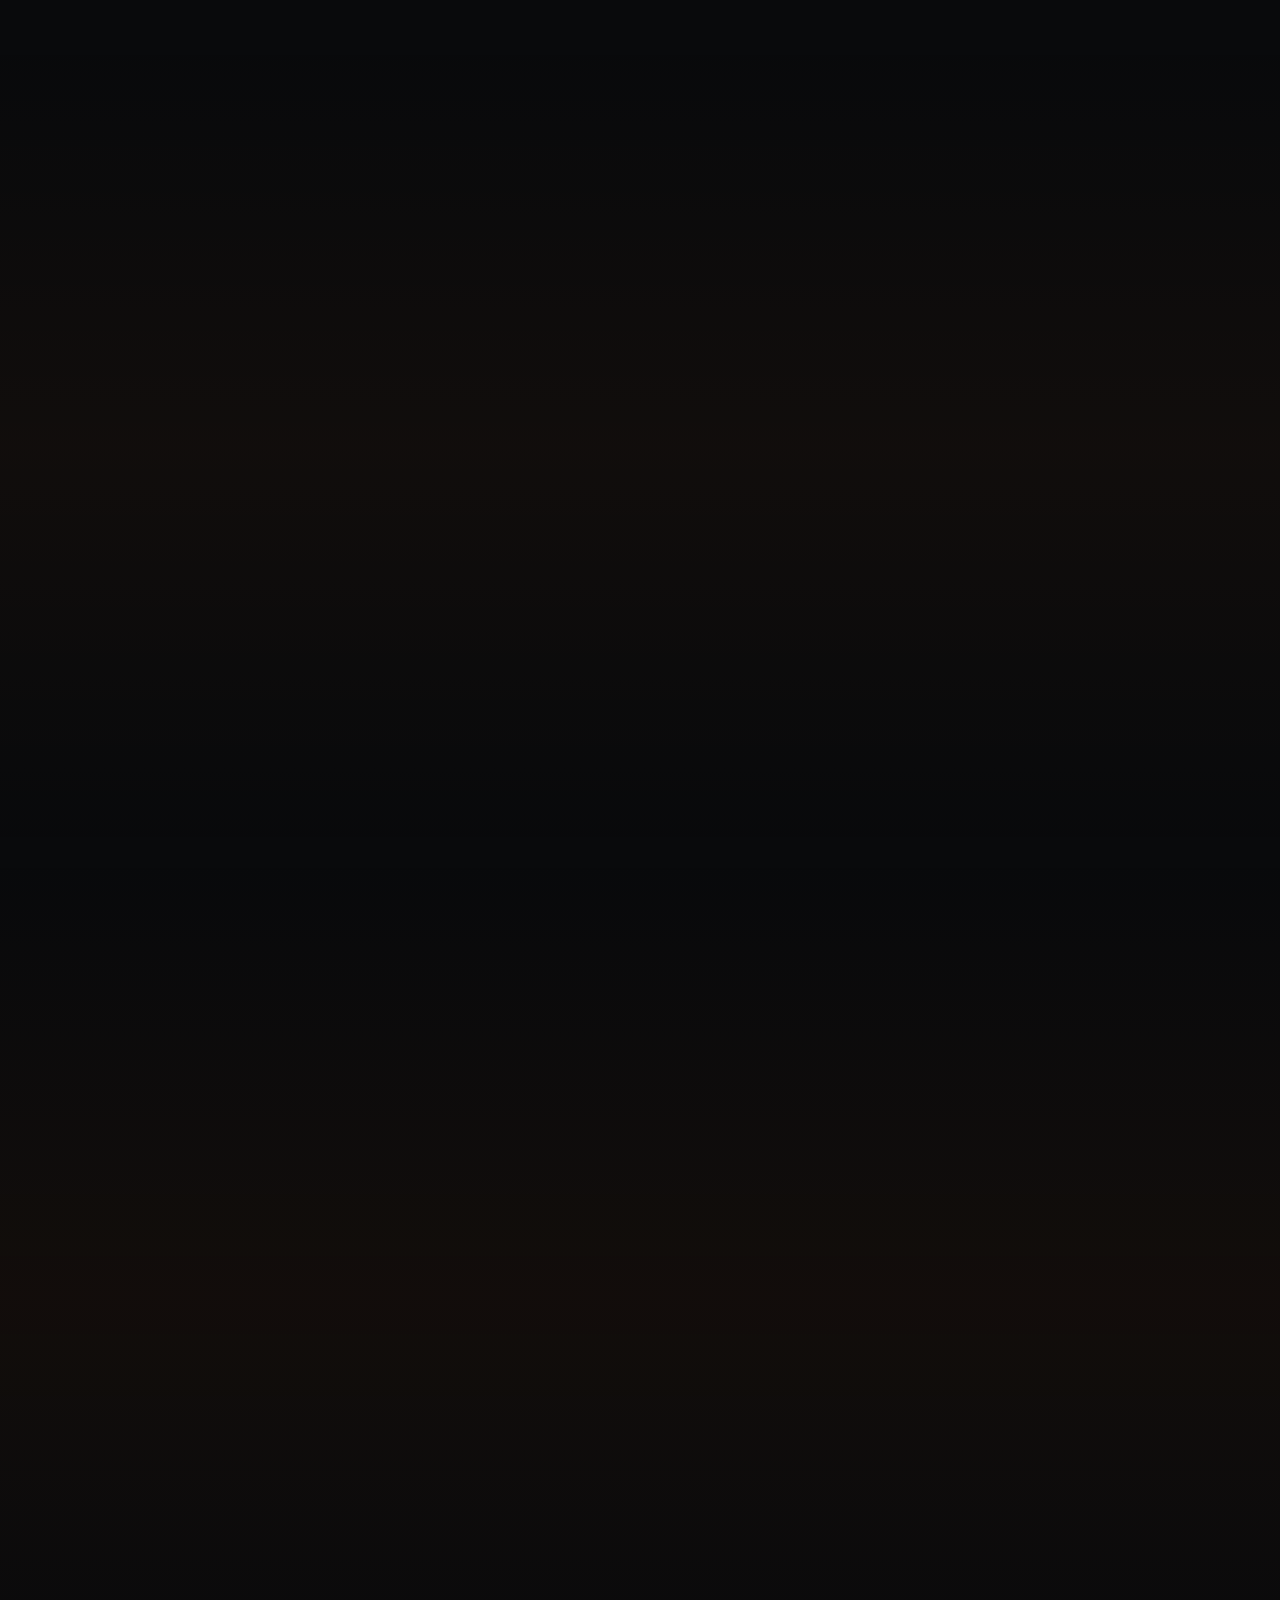
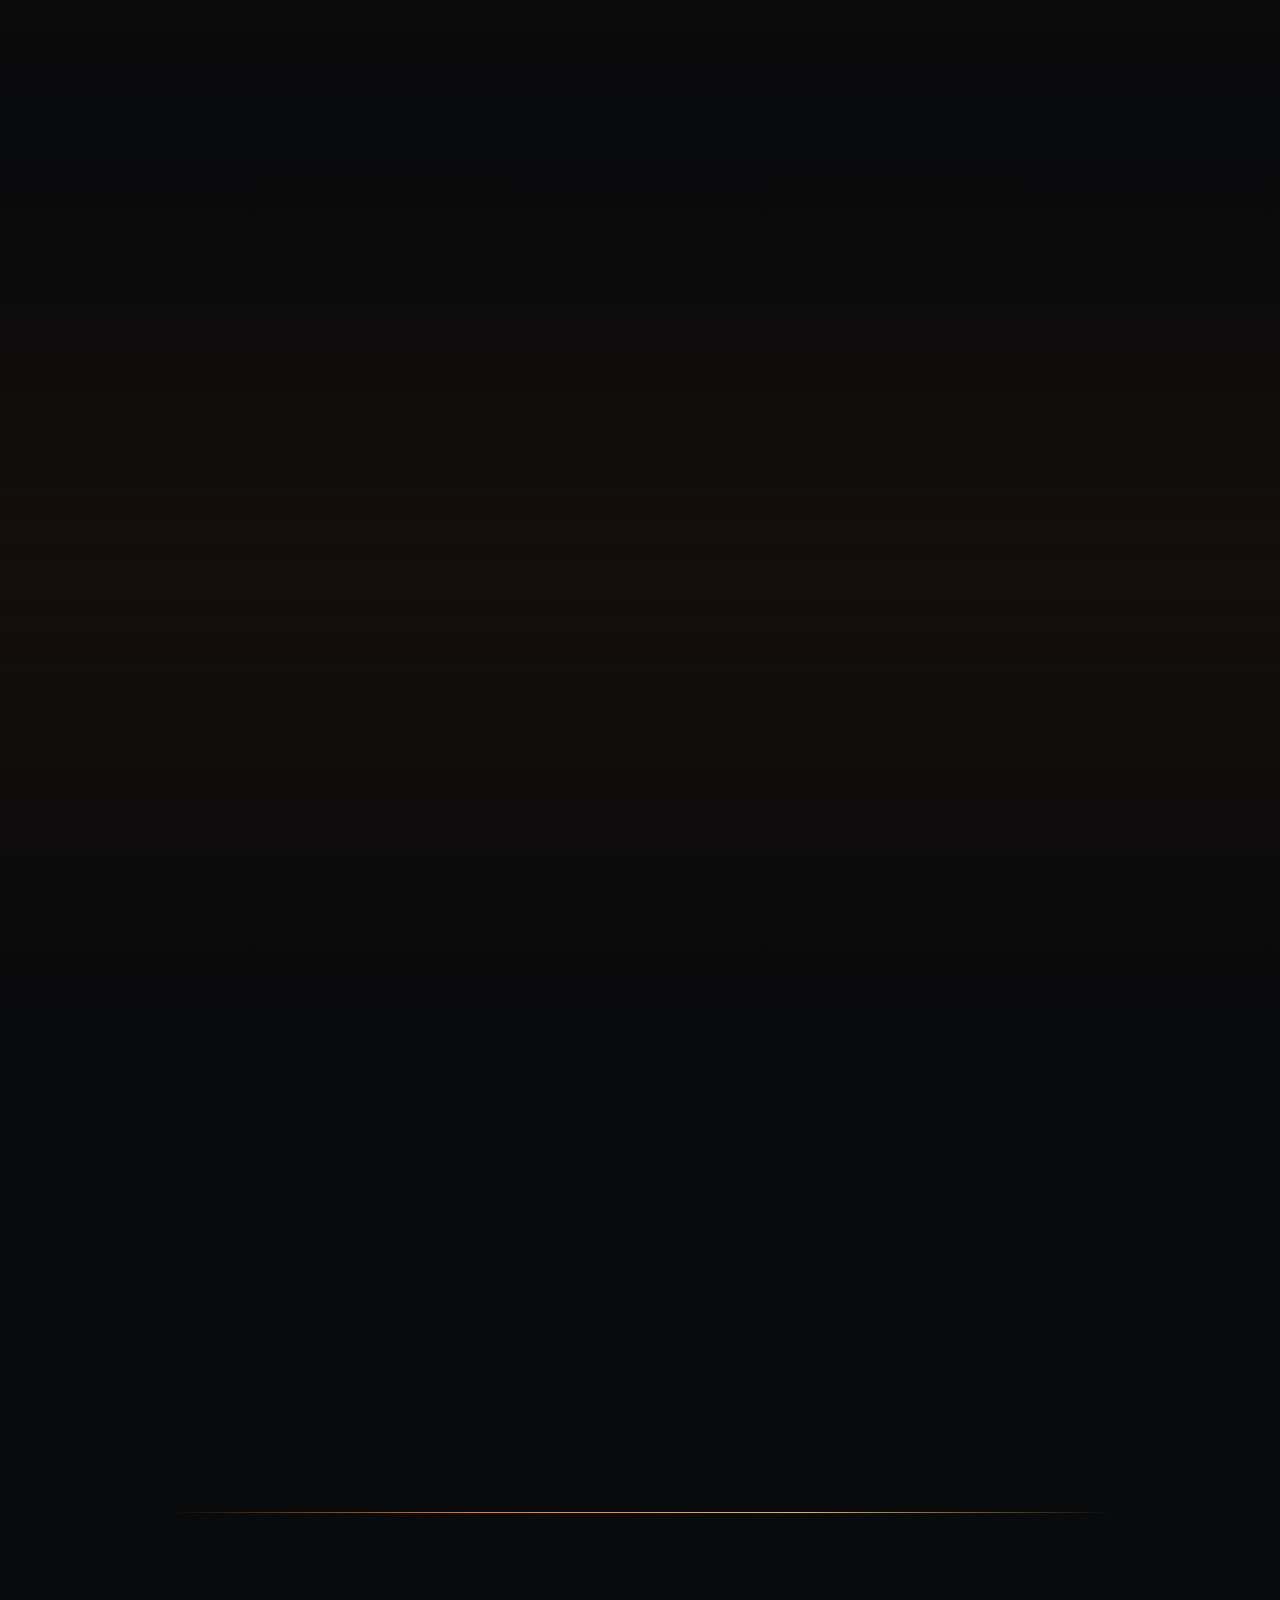
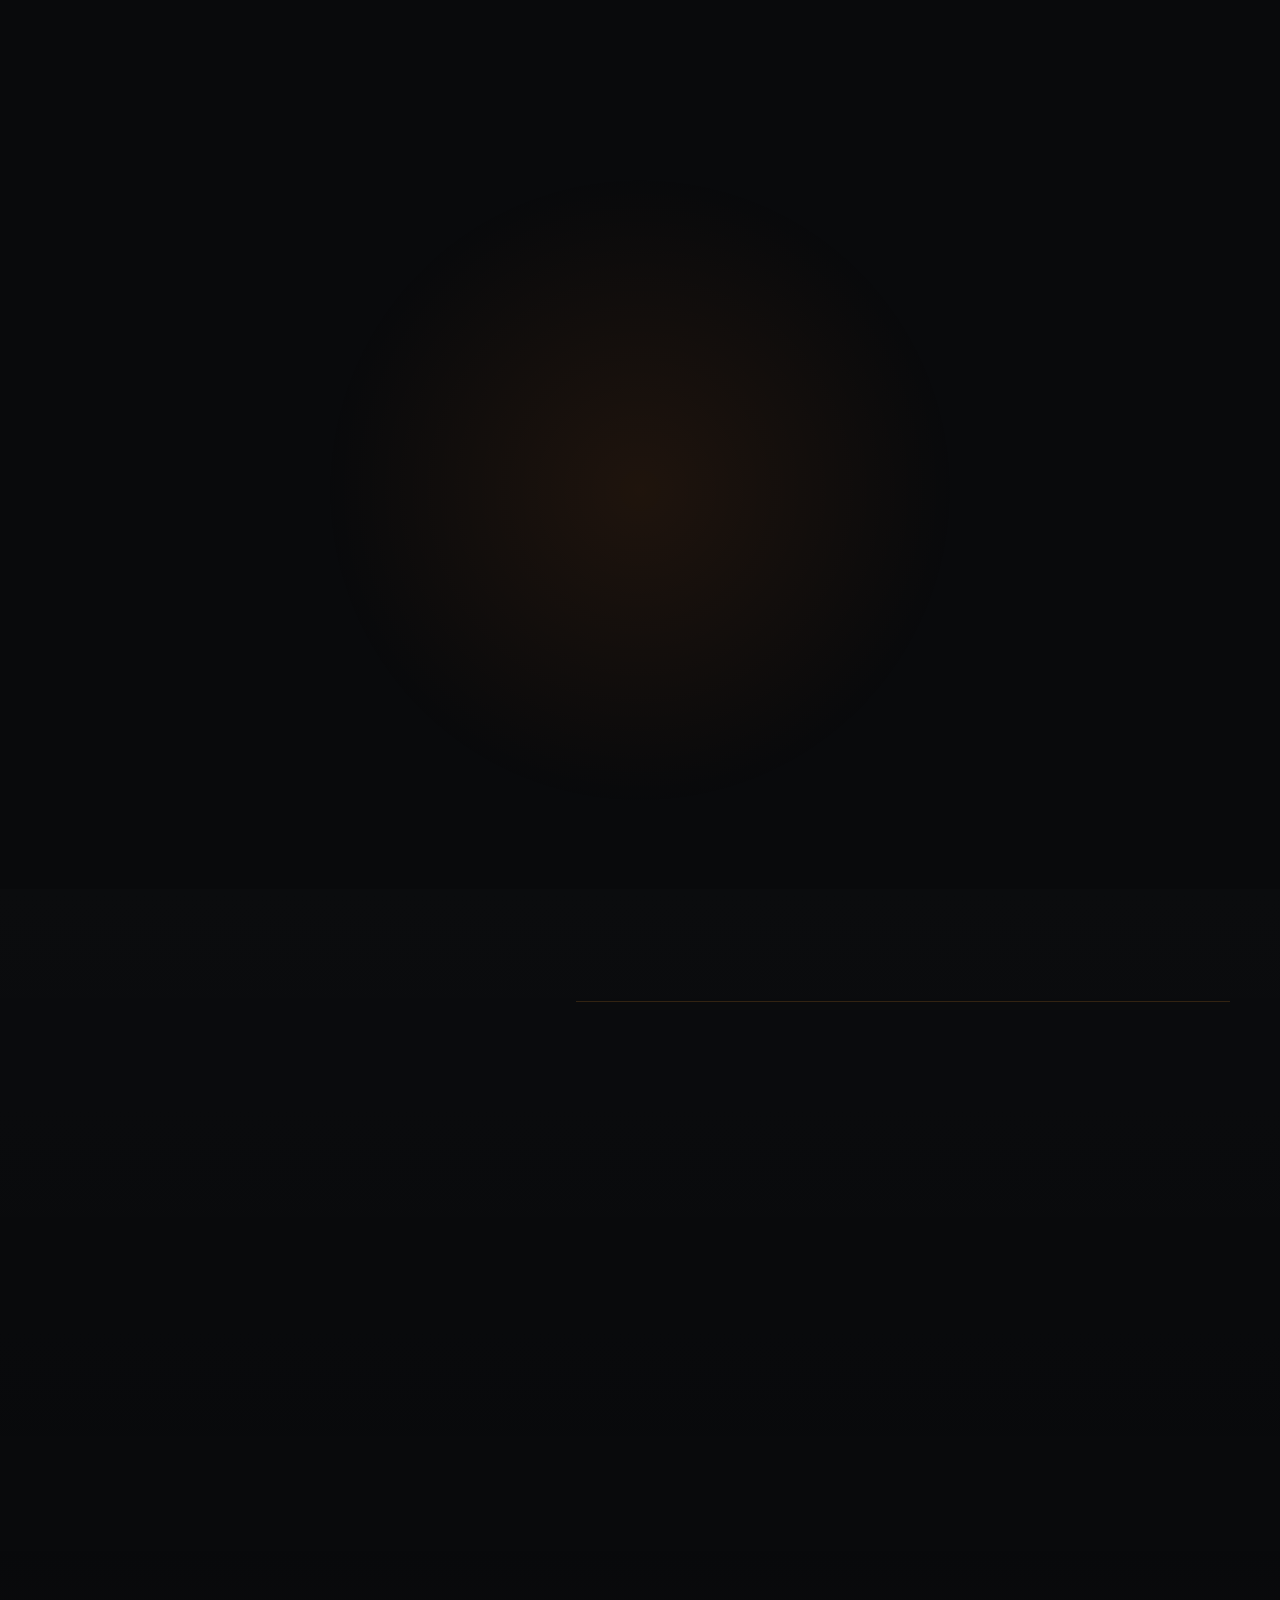
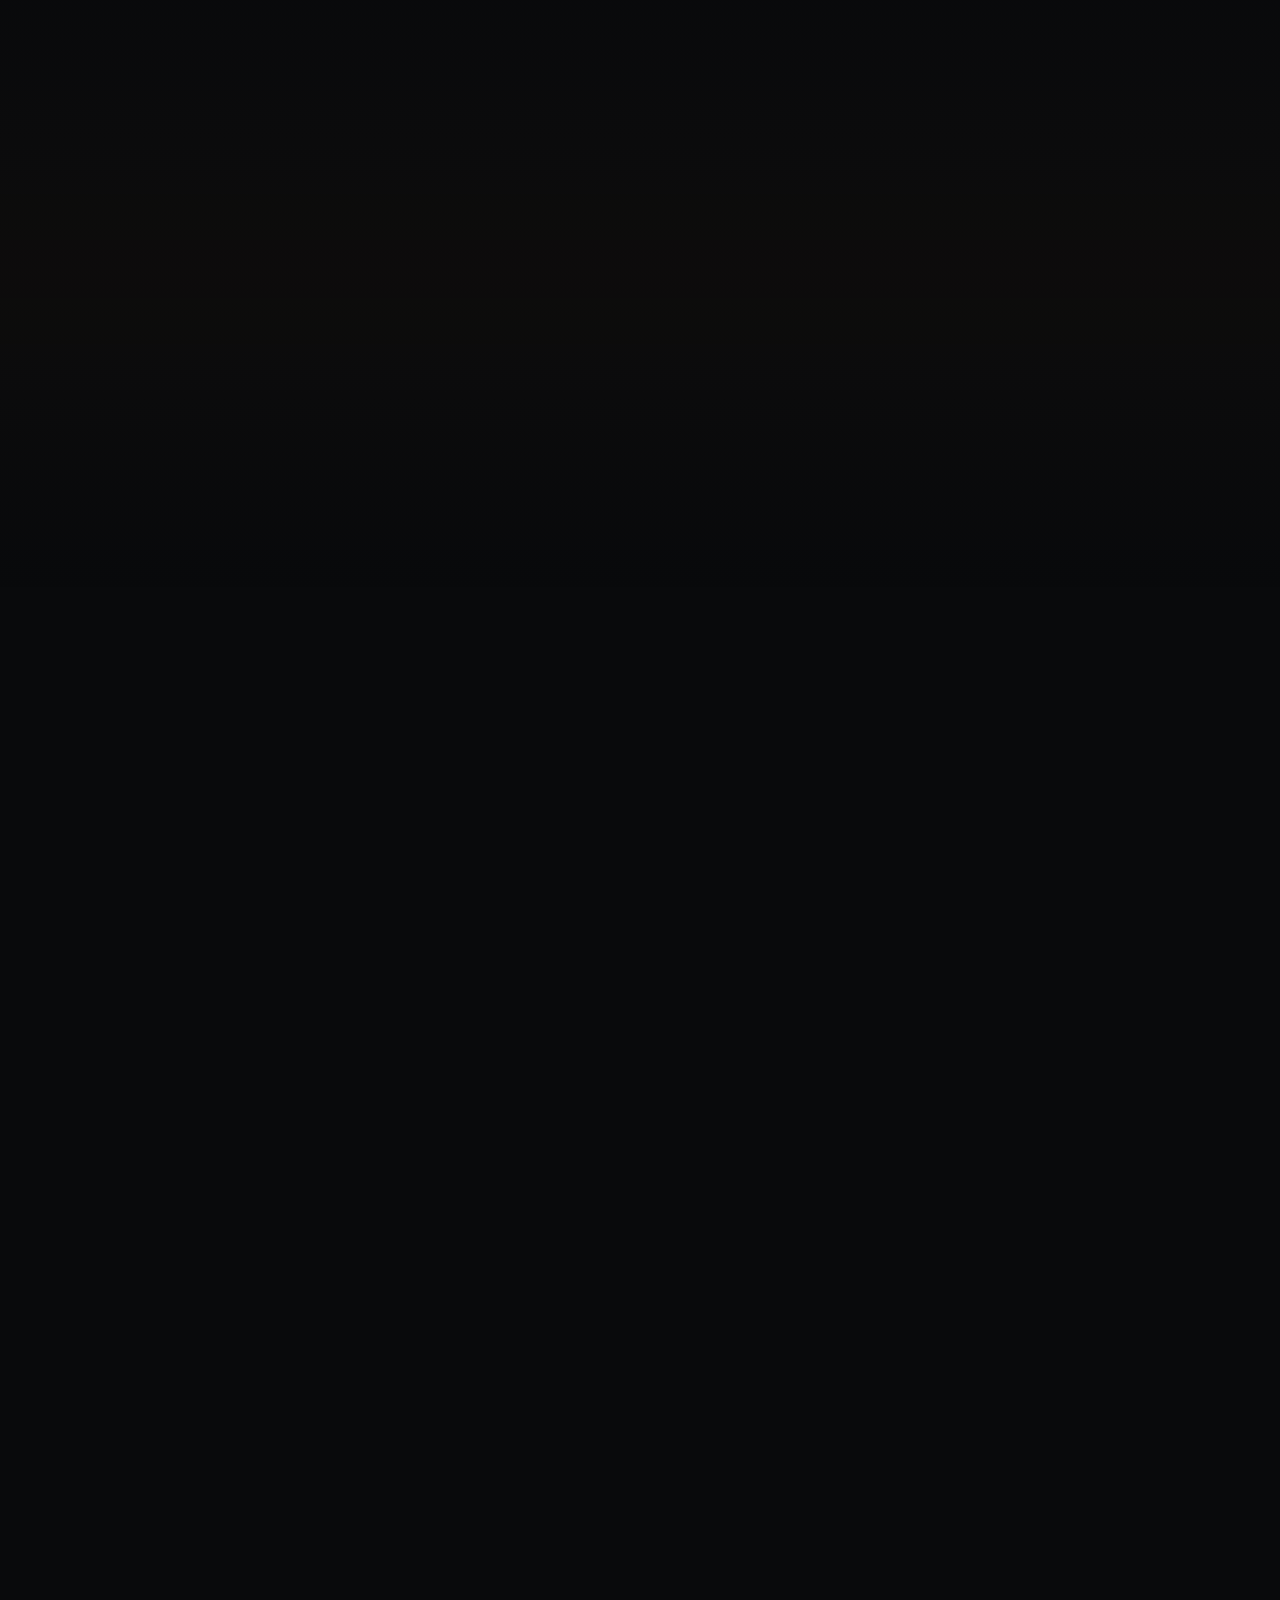
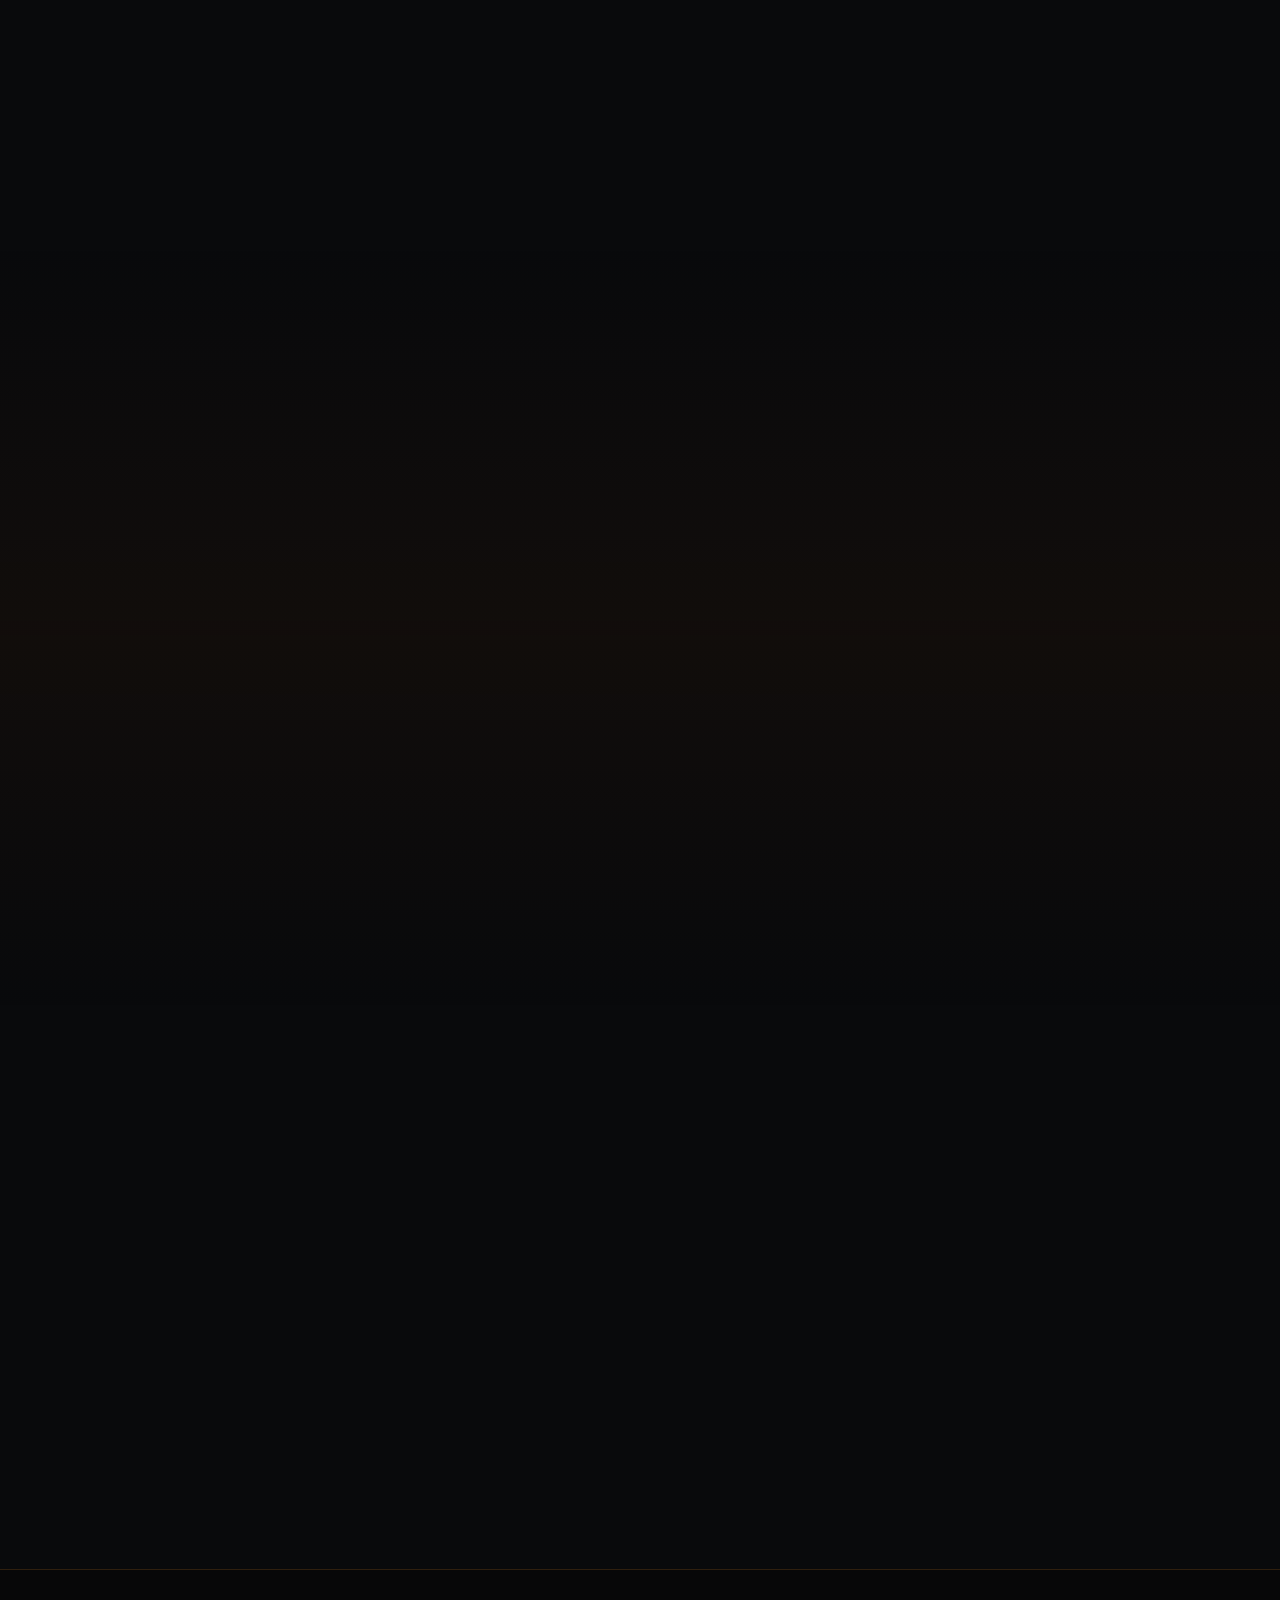
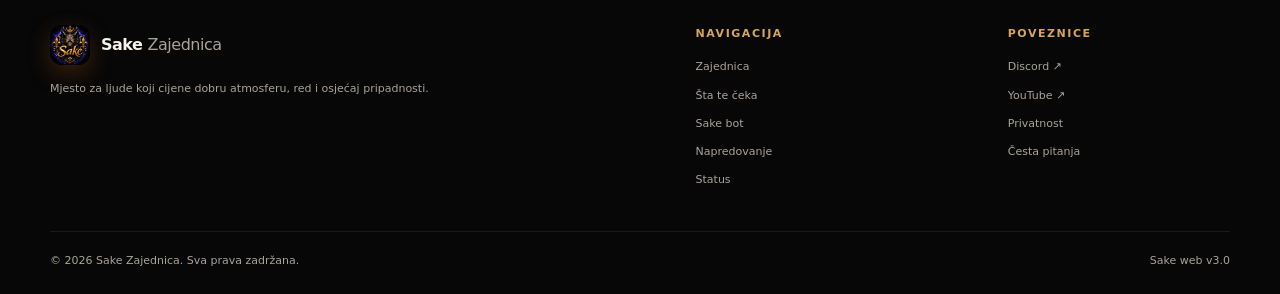
==== commit d091e63e: "Fix and add new files." ====
--- a/index.html
+++ b/index.html
@@ -7,6 +7,8 @@
   <meta name="theme-color" content="#090a0c">
   <meta name="color-scheme" content="dark">
   <meta name="robots" content="index,follow,max-image-preview:large">
+  <meta http-equiv="Content-Security-Policy" content="default-src 'self'; base-uri 'self'; object-src 'none'; form-action 'none'; script-src 'self' 'sha256-wZdEnEyEj/gXsvfFyhl1RMPd0OQwE3xfHhXyqs8bdkM=' https://static.cloudflareinsights.com; style-src 'self'; img-src 'self' data:; font-src 'self'; connect-src https://discord.com https://cloudflareinsights.com; manifest-src 'self'; upgrade-insecure-requests">
+  <meta name="referrer" content="strict-origin-when-cross-origin">
   <link rel="canonical" href="https://sakelegendbot.github.io/">
 
   <meta property="og:title" content="Sake Zajednica — Više od servera">
@@ -24,11 +26,8 @@
   <link rel="icon" href="favicon-192.png" sizes="192x192">
   <link rel="apple-touch-icon" href="favicon-192.png">
   <link rel="manifest" href="manifest.webmanifest">
-  <link rel="preconnect" href="https://fonts.googleapis.com">
-  <link rel="preconnect" href="https://fonts.gstatic.com" crossorigin>
-  <link href="https://fonts.googleapis.com/css2?family=Manrope:wght@400;500;600;700;800&display=swap" rel="stylesheet">
   <link rel="preload" as="image" href="sake-tactical-hero.webp" type="image/webp">
-  <link rel="stylesheet" href="style.css?v=5">
+  <link rel="stylesheet" href="style.css?v=6">
 
   <script type="application/ld+json">
   {
@@ -359,7 +358,6 @@
       <div class="footer-brand-group">
         <a class="brand" href="#pocetna"><img class="brand-mark" src="sake-logo.webp" alt="" width="40" height="40"><span>Sake <b>Zajednica</b></span></a>
         <p>Mjesto za ljude koji cijene dobru atmosferu, red i osjećaj pripadnosti.</p>
-        <p class="visitor-counter" aria-live="polite"><span class="visitor-dot" aria-hidden="true"></span> Pregledi stranice: <strong id="visitor-count">—</strong></p>
       </div>
       <div class="footer-column"><strong>Navigacija</strong><a href="#zajednica">Zajednica</a><a href="#iskustvo">Šta te čeka</a><a href="#bot">Sake bot</a><a href="#put">Napredovanje</a><a href="#status">Status</a></div>
       <div class="footer-column"><strong>Poveznice</strong><a href="https://discord.gg/yXfwsWXSf" target="_blank" rel="noopener noreferrer">Discord ↗</a><a href="https://www.youtube.com/@Sake_ba" target="_blank" rel="noopener noreferrer">YouTube ↗</a><a href="privacy.html">Privatnost</a><a href="#faq">Česta pitanja</a></div>
@@ -369,7 +367,7 @@
 
   <button class="back-to-top" id="back-to-top" type="button" aria-label="Nazad na vrh">↑</button>
 
-  <script src="script.js?v=5"></script>
-  <script type="module" src="https://static.cloudflareinsights.com/beacon.min.js" data-cf-beacon='{"token":"9c5f7e18ece34b65b502d31fbe0b8e7a"}'></script>
+  <script src="script.js?v=6"></script>
+  <script type="module" crossorigin="anonymous" referrerpolicy="no-referrer" src="https://static.cloudflareinsights.com/beacon.min.js" data-cf-beacon='{"token":"9c5f7e18ece34b65b502d31fbe0b8e7a"}'></script>
 </body>
 </html>
--- a/style.css
+++ b/style.css
@@ -6,7 +6,7 @@
 }
 *{box-sizing:border-box}
 html{scroll-behavior:smooth;scroll-padding-top:86px}
-body{margin:0;background:var(--bg);color:var(--text);font-family:"Manrope",system-ui,sans-serif;line-height:1.65;overflow-x:hidden}
+body{margin:0;background:var(--bg);color:var(--text);font-family:Inter,ui-sans-serif,system-ui,-apple-system,"Segoe UI",Roboto,Arial,sans-serif;line-height:1.65;overflow-x:hidden}
 body.menu-open{overflow:hidden}
 a{color:inherit;text-decoration:none}button{font:inherit}img{max-width:100%}
 h1,h2,h3,p{margin-top:0}.container{width:min(1180px,calc(100% - 40px));margin-inline:auto}.section{padding:112px 0;position:relative}
@@ -73,3 +73,9 @@
 @media(max-width:1050px){.experience-grid{grid-template-columns:repeat(2,1fr)}.status-layout{grid-template-columns:1fr;gap:48px}.rank-track{grid-template-columns:repeat(2,1fr)}.rank-track:before{display:none}}
 @media(max-width:900px){.nav a:not(.button):after{bottom:-4px}.release-card{align-items:flex-start}.release-badge{flex-basis:125px}.hero-actions{gap:12px;flex-wrap:wrap}}
 @media(max-width:650px){html{scroll-padding-top:76px}.experience-grid,.rank-track{grid-template-columns:1fr}.experience-card{min-height:auto}.release-card{padding:34px 24px;flex-direction:column}.release-badge{width:118px;flex-basis:auto}.status-board article{padding:21px 20px}.status-disclaimer{padding:18px 20px}.back-to-top{right:14px;bottom:14px}.page-progress{height:2px}}
+
+/* Security release: inline styles moved here so CSP can block inline CSS. */
+.legal-page{min-height:100vh;padding:145px 0 90px}.legal-card{max-width:860px;padding:48px;border:1px solid var(--line);border-radius:28px;background:var(--panel)}
+.legal-card h1{font-size:clamp(40px,7vw,68px)}.legal-card h2{margin-top:36px;font-size:22px}.legal-card p,.legal-card li{color:var(--muted)}.legal-card a{color:#f0c46d}.legal-back{display:inline-flex;margin-top:32px}
+.not-found-page{min-height:100vh;display:grid;place-items:center;padding:30px;text-align:center}.not-found-logo{border-radius:28px}.not-found-eyebrow{justify-content:center;margin-top:28px}.not-found-title{font-size:clamp(48px,10vw,90px)}.not-found-copy{color:var(--muted);max-width:560px}
+@media(max-width:600px){.legal-page{padding-top:110px}.legal-card{padding:30px 24px}}
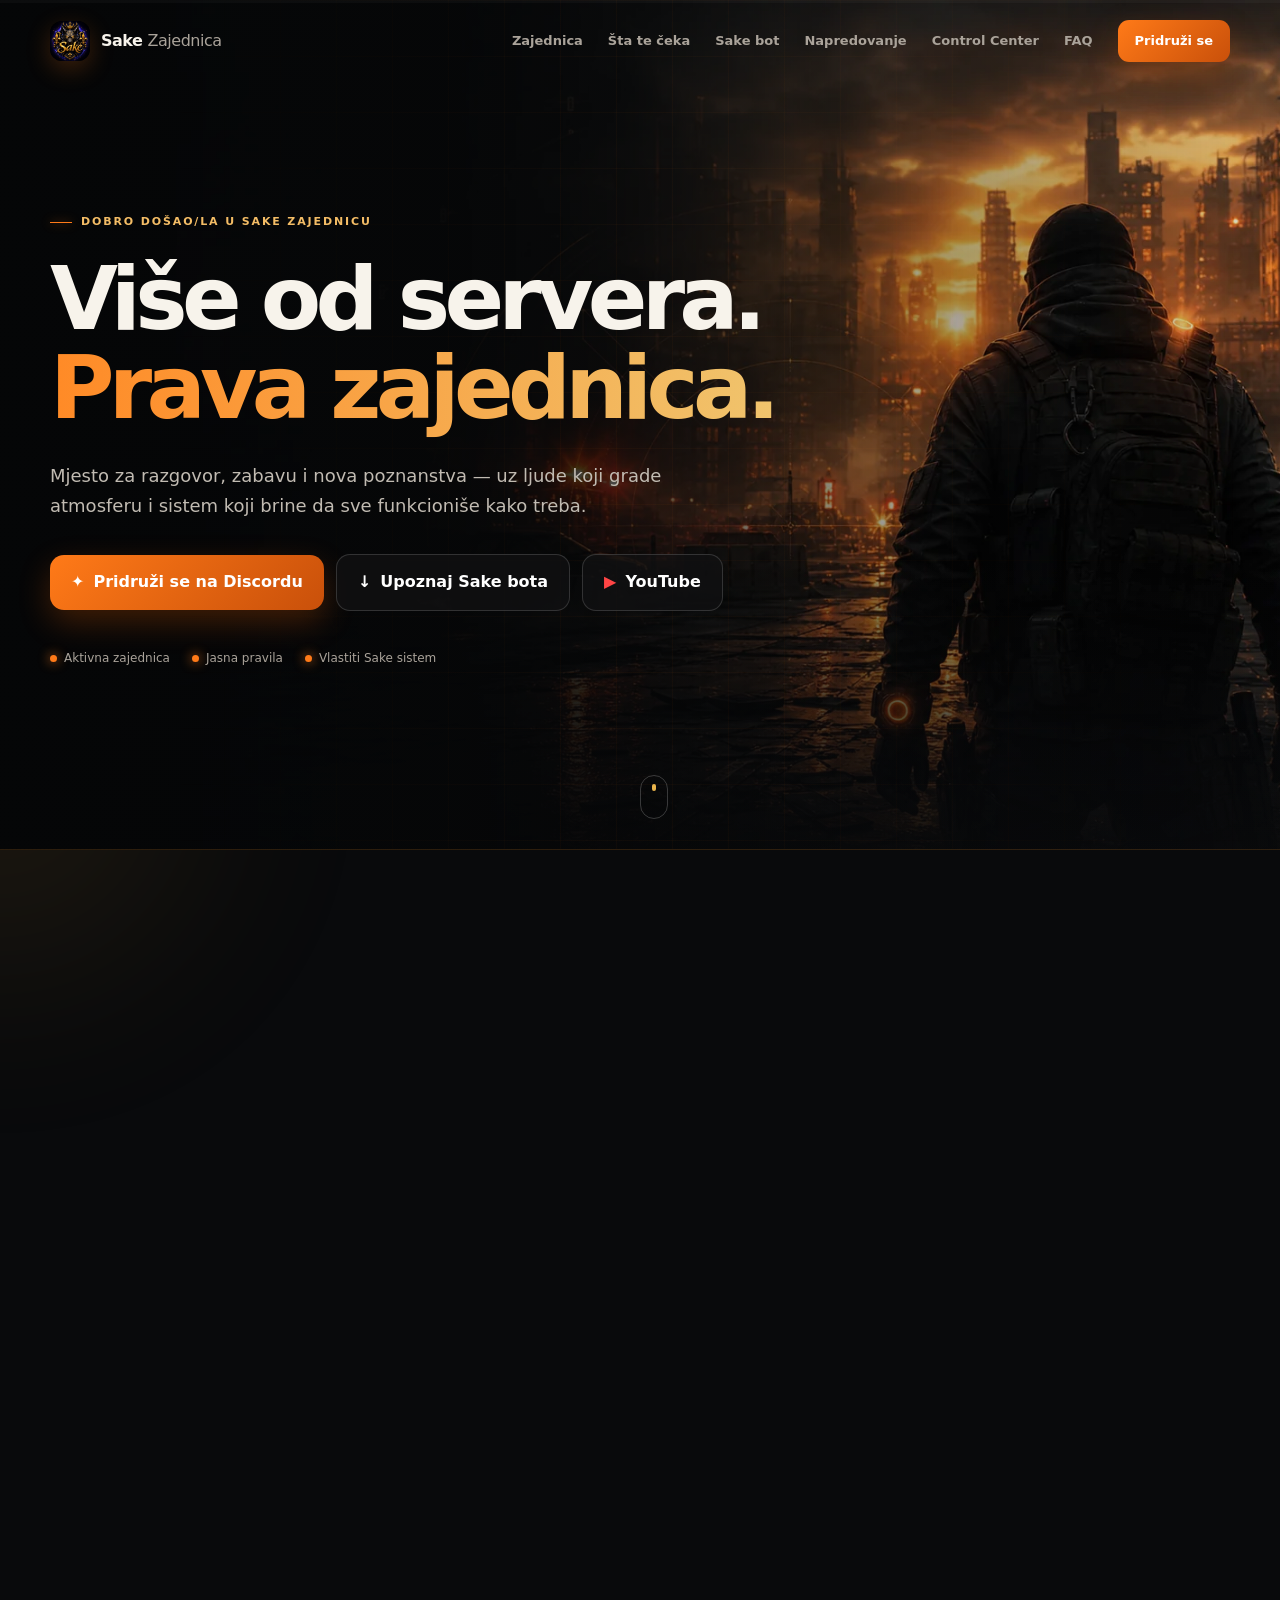
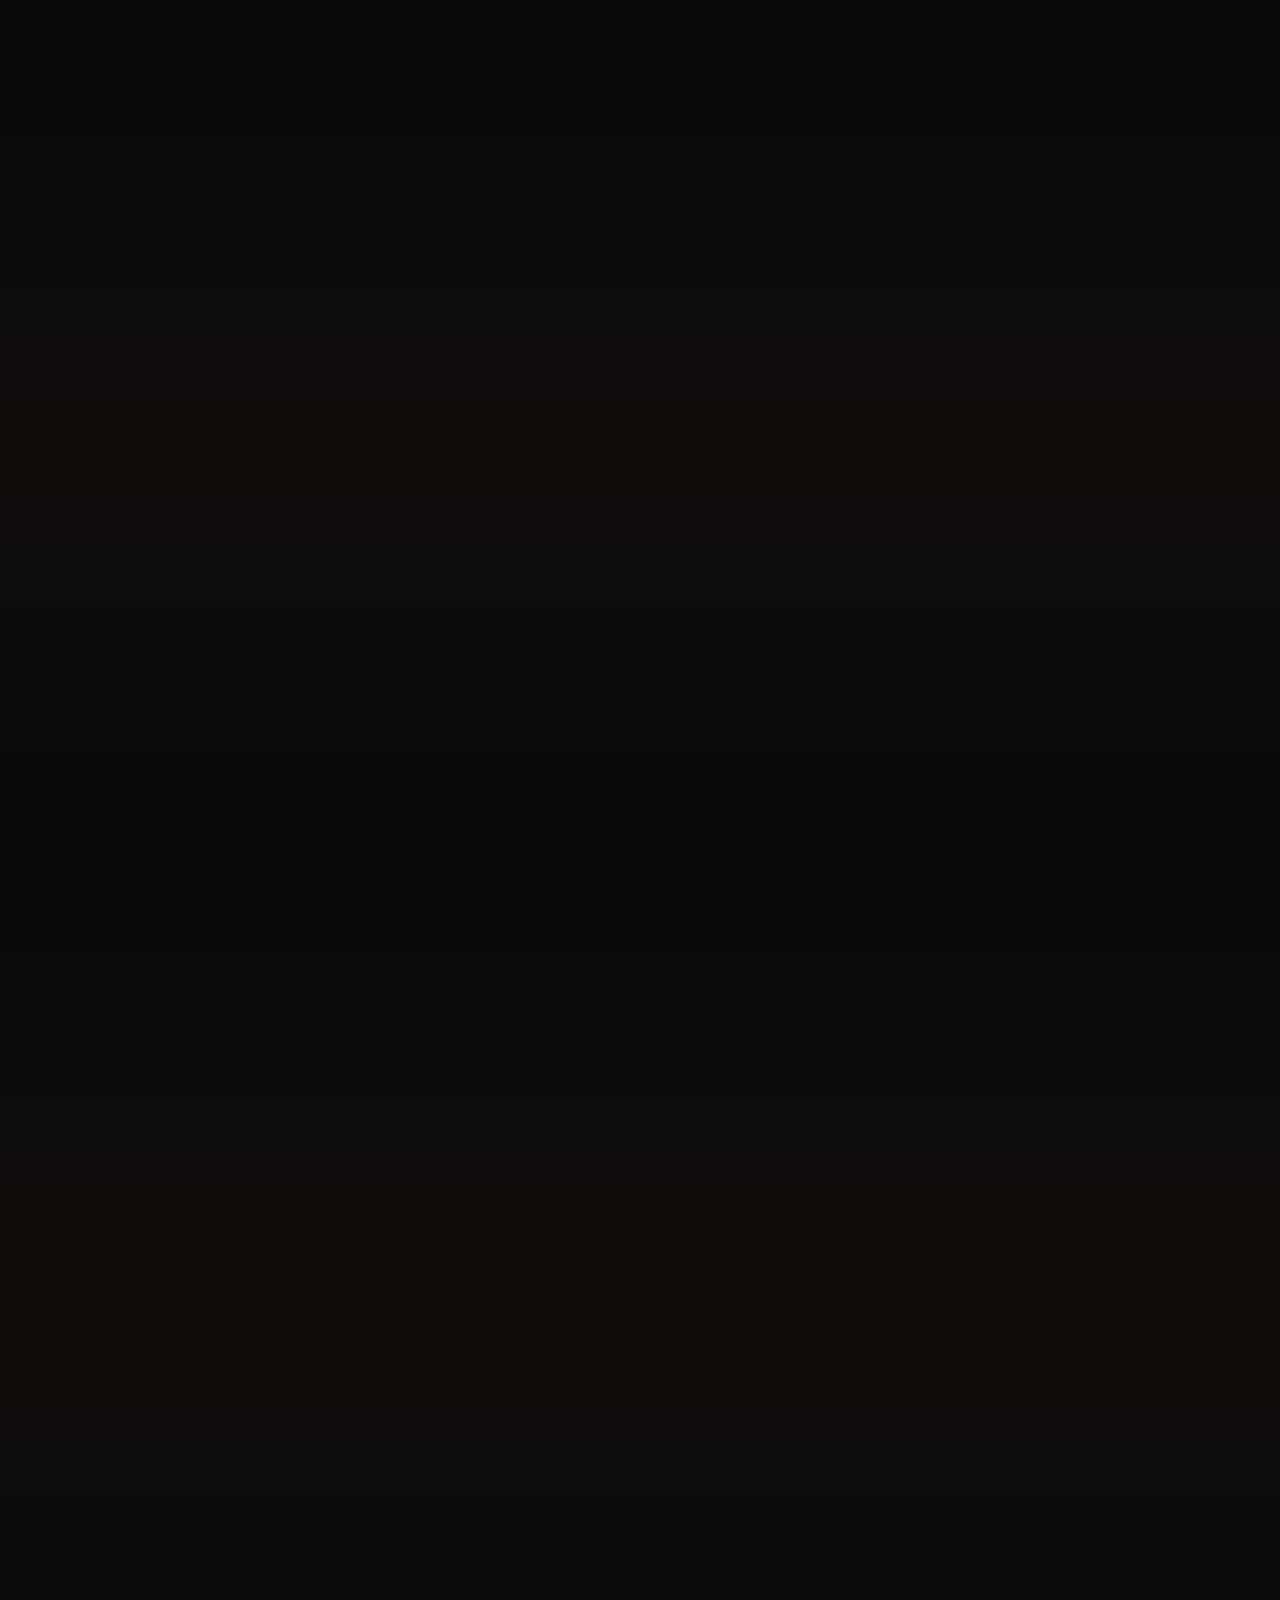
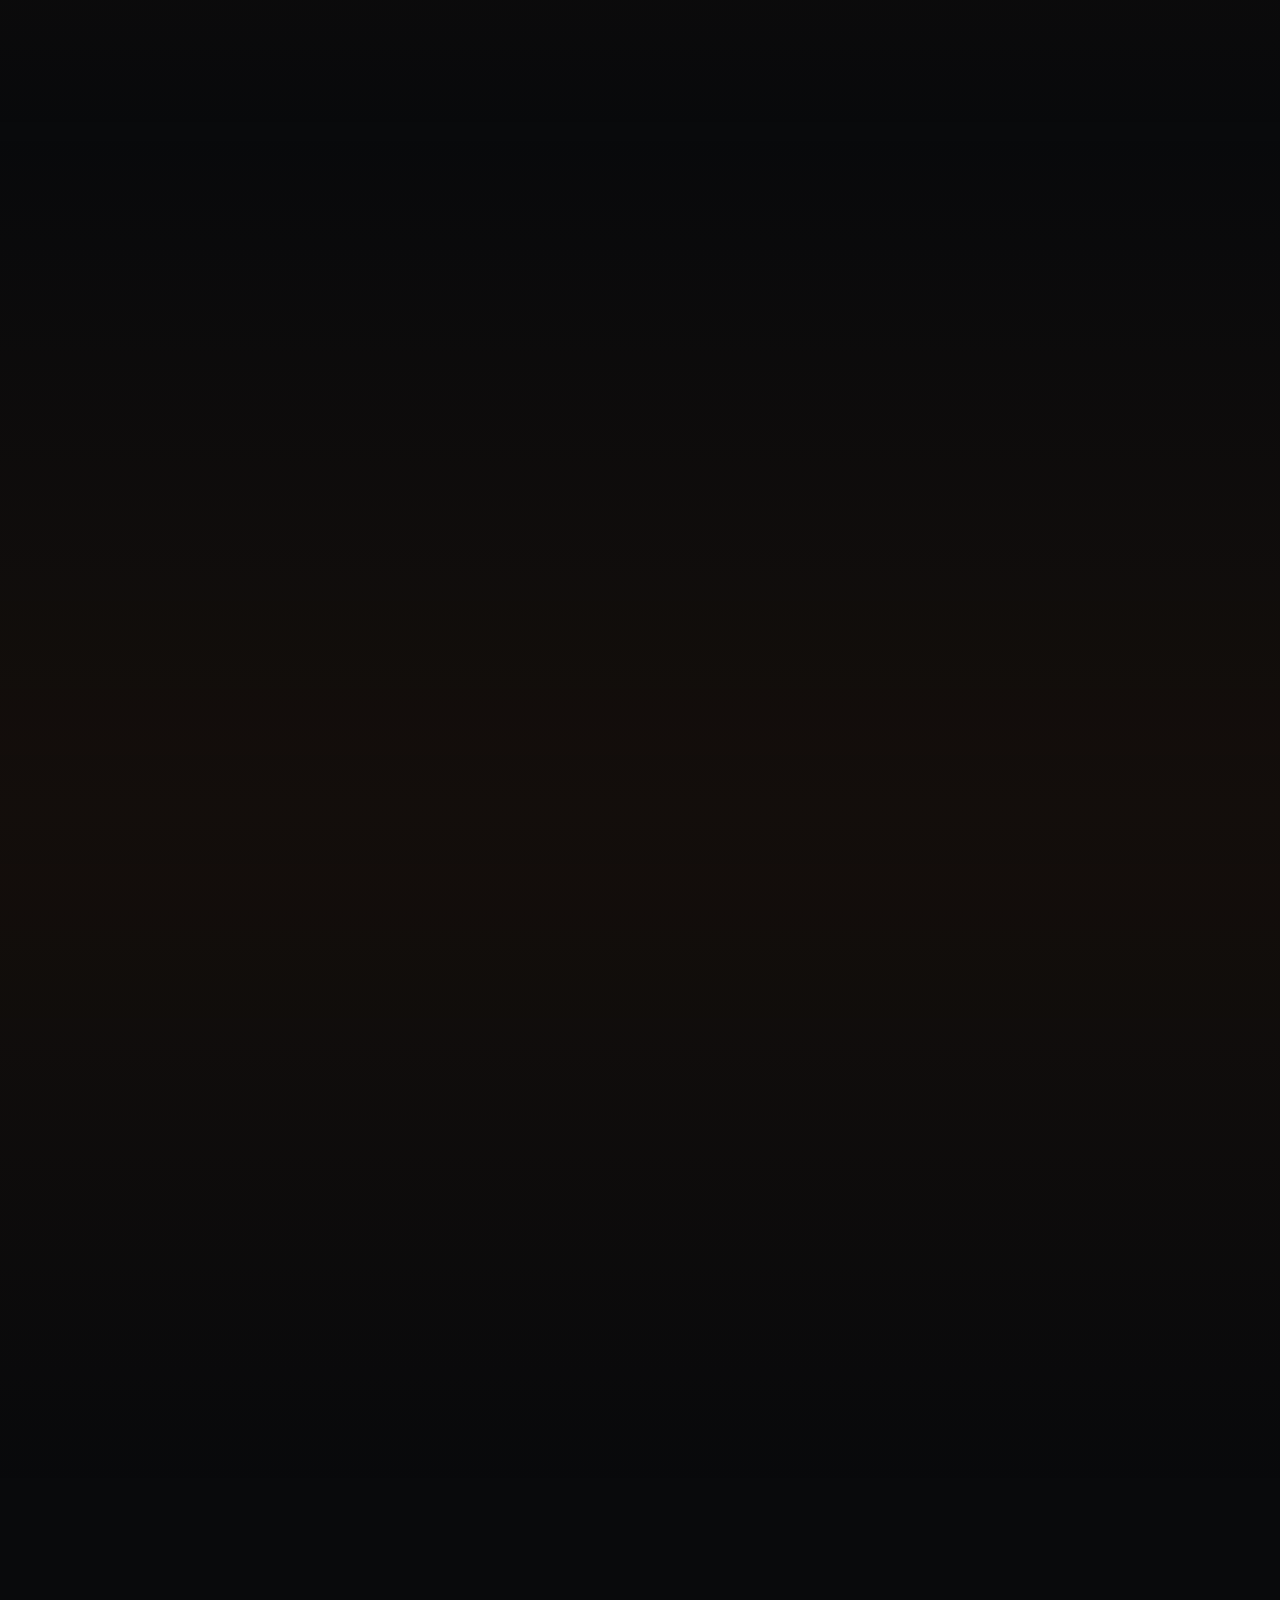
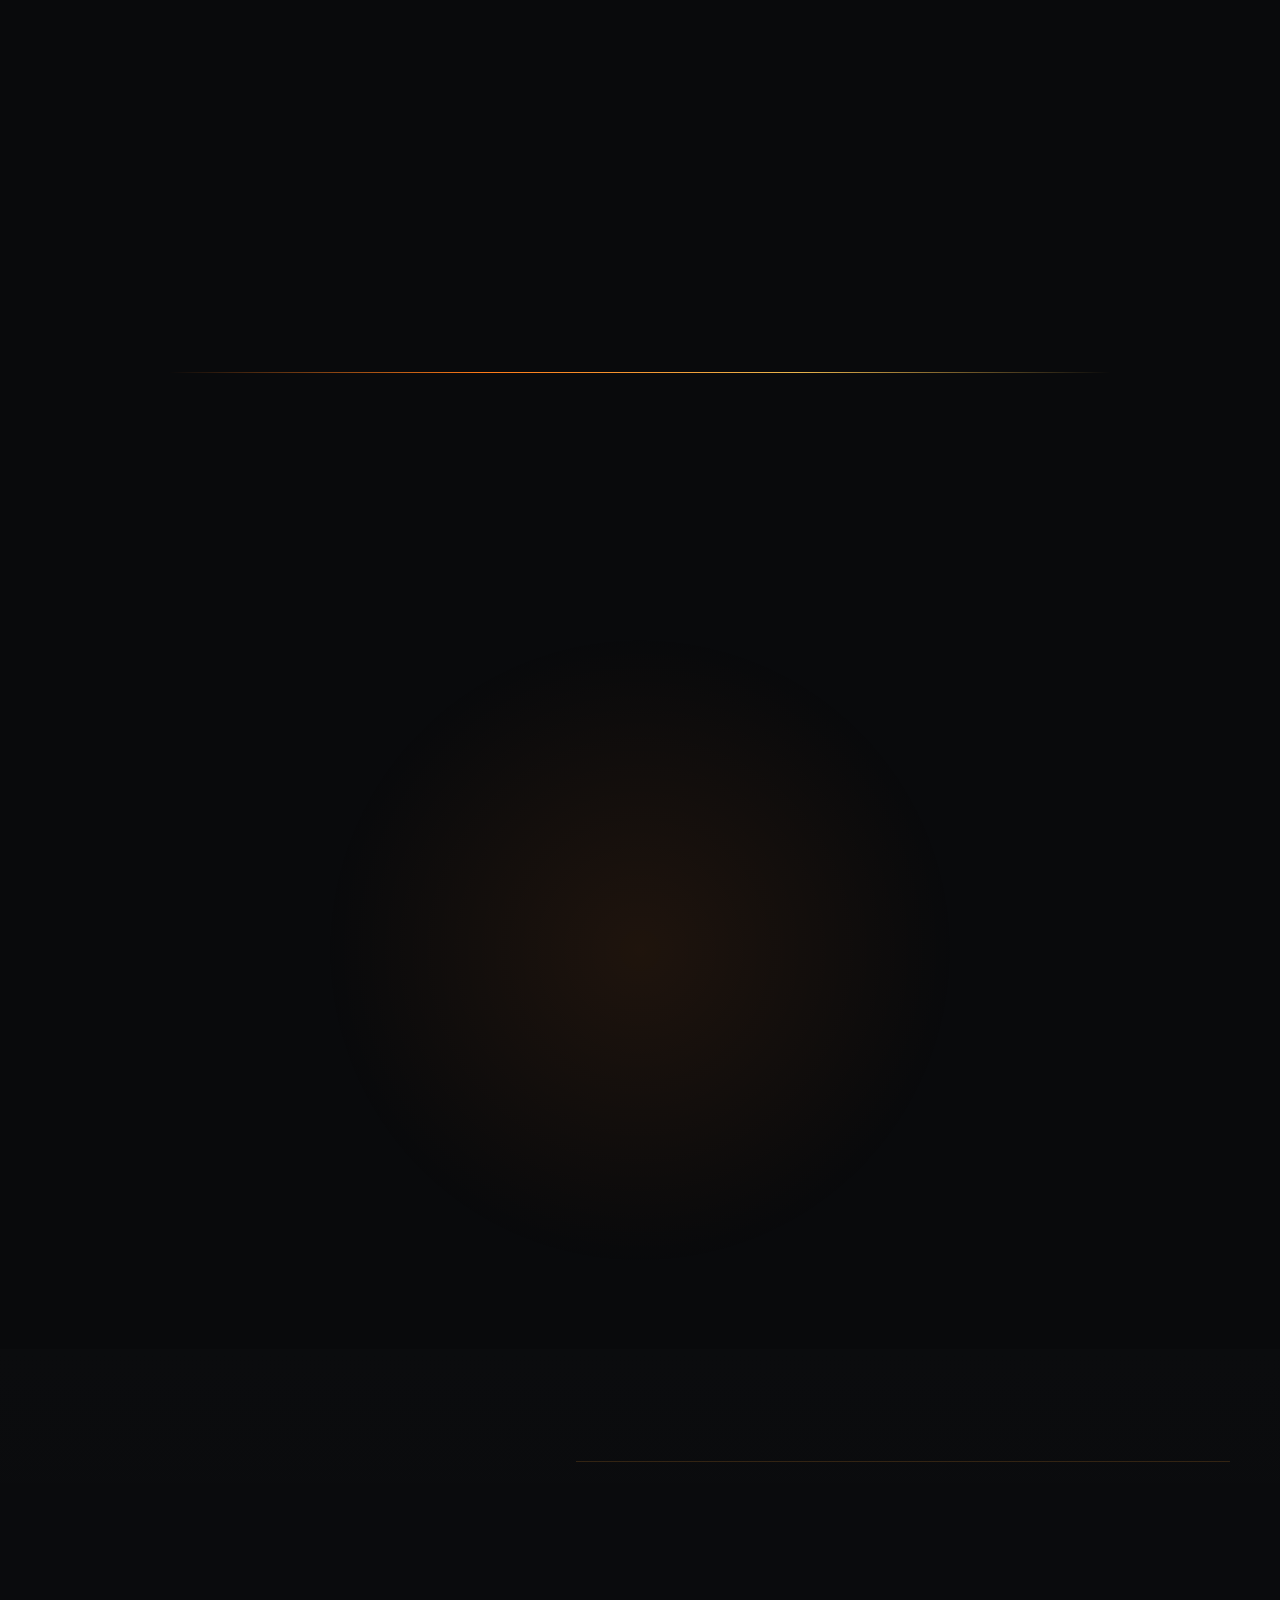
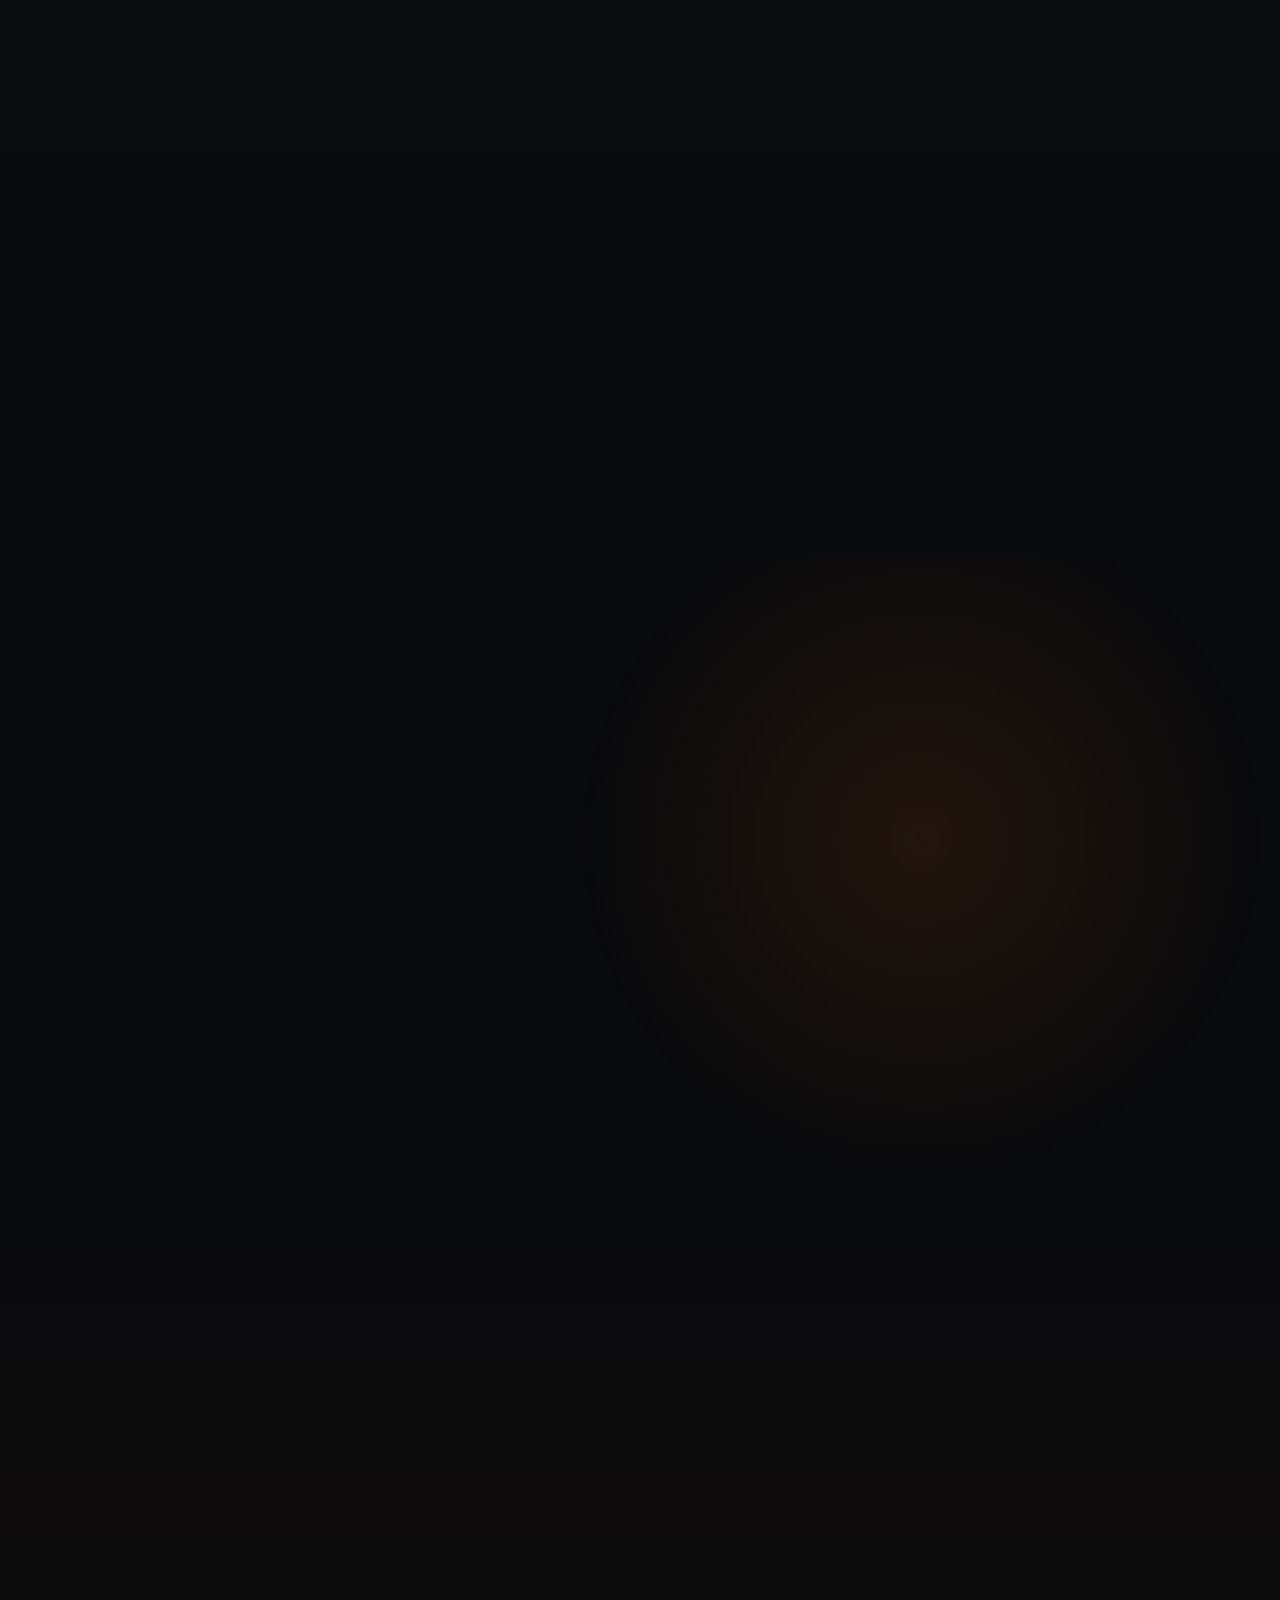
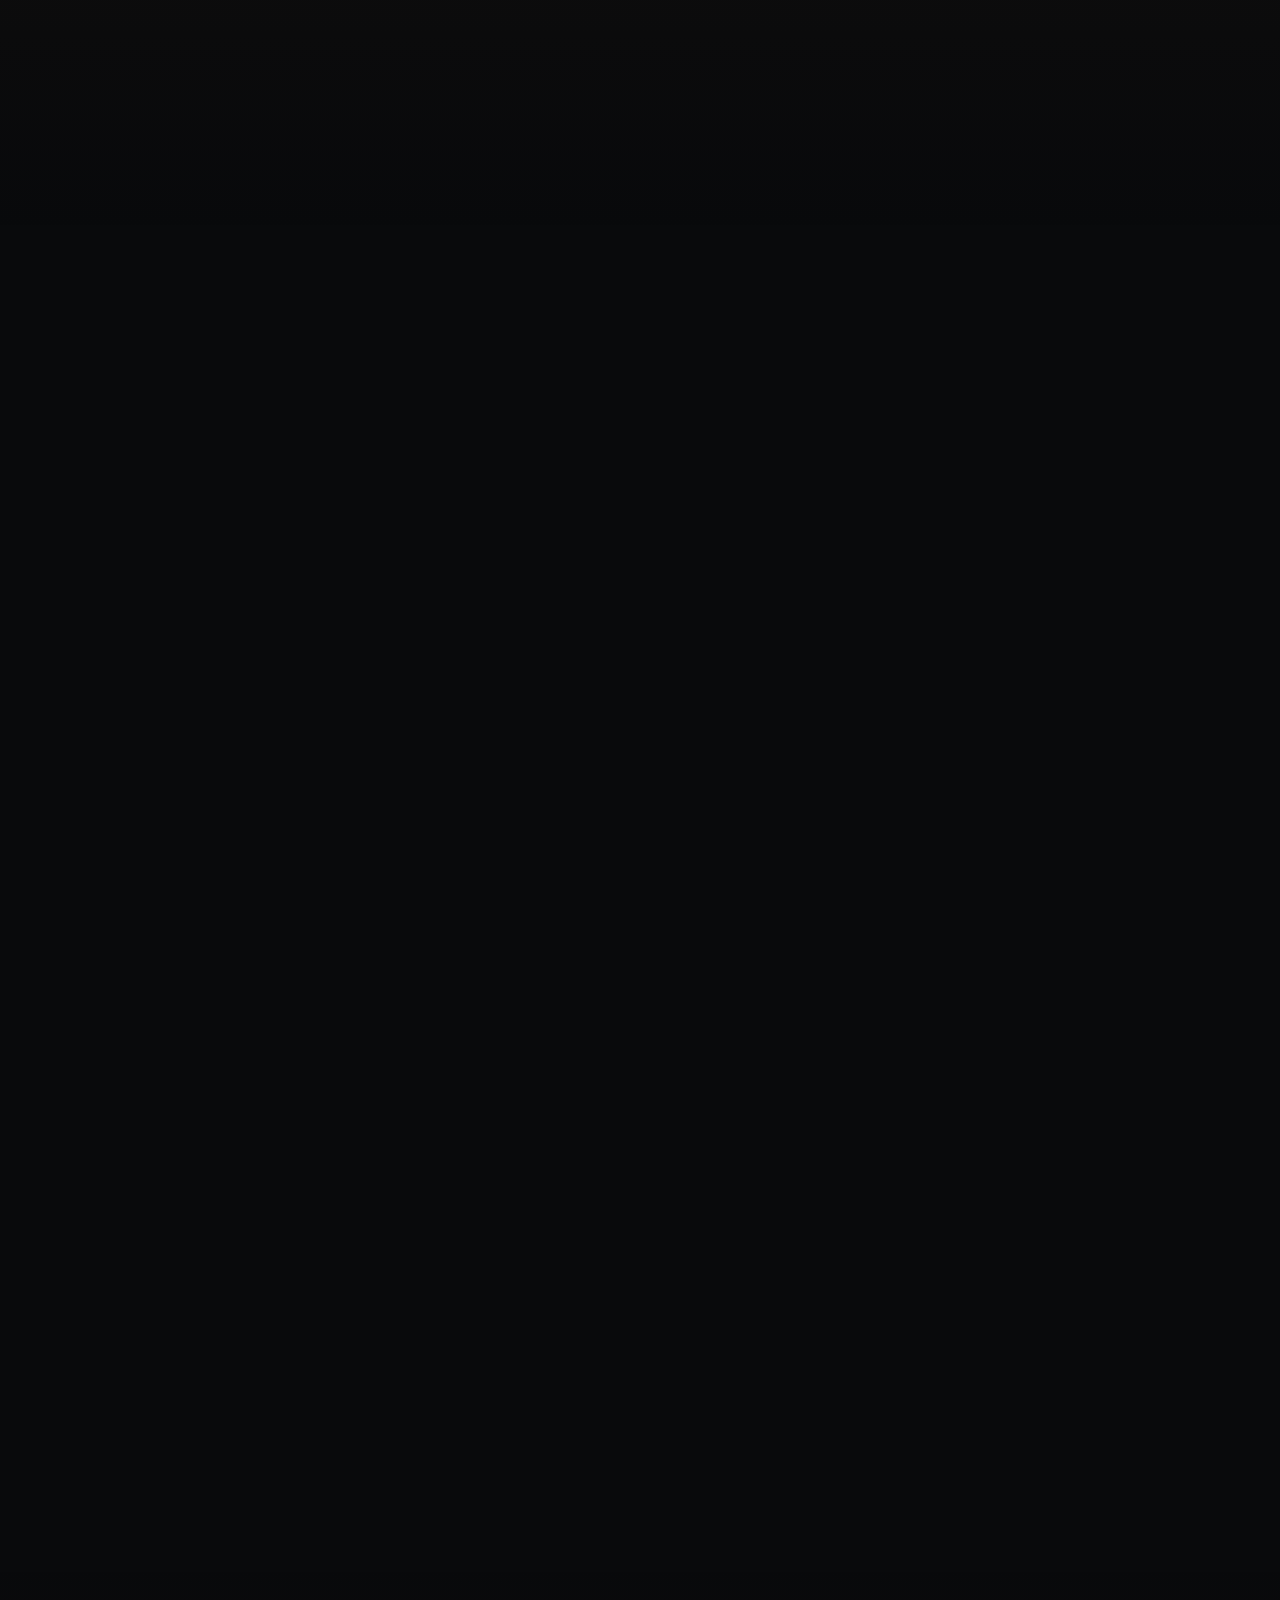
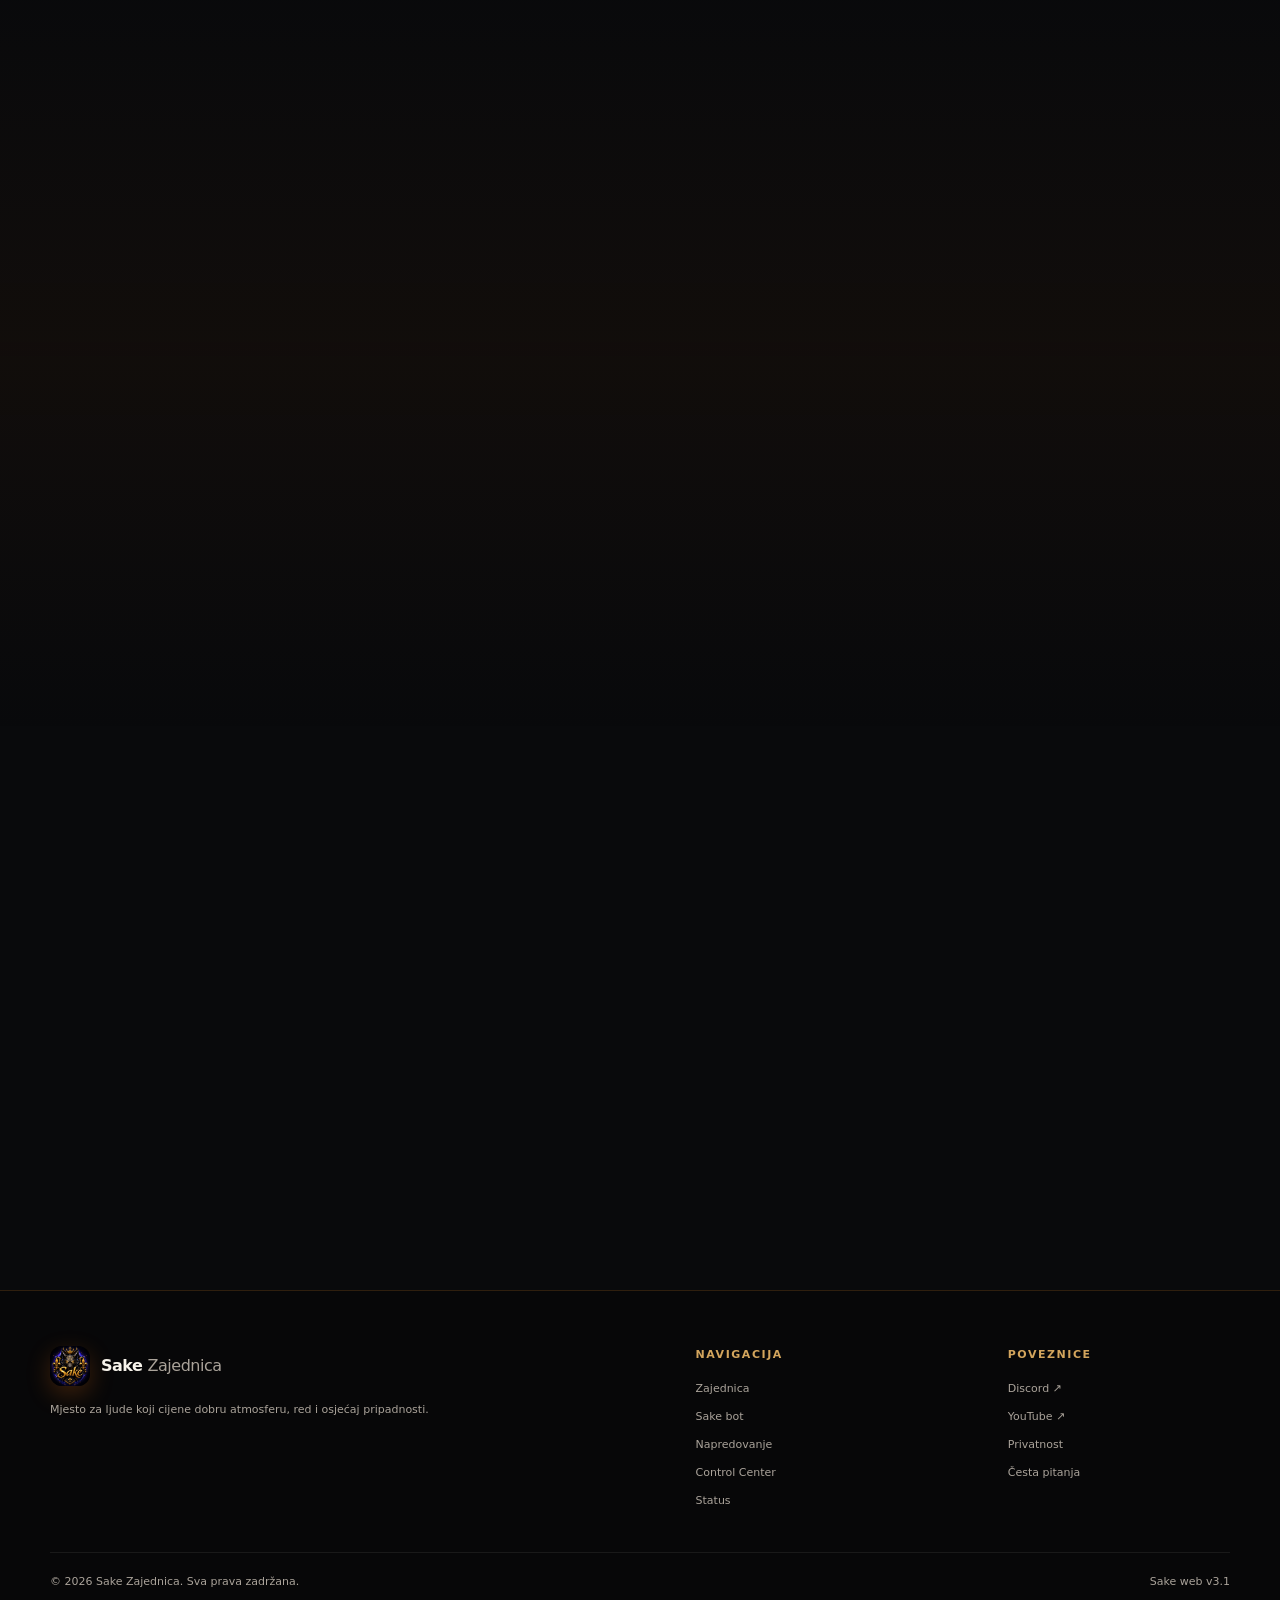
==== commit 3a35905f: "Sake-Web-v3.1" ====
--- a/index.html
+++ b/index.html
@@ -27,7 +27,7 @@
   <link rel="apple-touch-icon" href="favicon-192.png">
   <link rel="manifest" href="manifest.webmanifest">
   <link rel="preload" as="image" href="sake-tactical-hero.webp" type="image/webp">
-  <link rel="stylesheet" href="style.css?v=6">
+  <link rel="stylesheet" href="style.css?v=7">
 
   <script type="application/ld+json">
   {
@@ -63,7 +63,7 @@
         <a href="#iskustvo">Šta te čeka</a>
         <a href="#bot">Sake bot</a>
         <a href="#put">Napredovanje</a>
-        <a href="#status">Status</a>
+        <a href="#control-centar">Control Center</a>
         <a href="#faq">FAQ</a>
         <a class="button button-small" href="https://discord.gg/yXfwsWXSf" target="_blank" rel="noopener noreferrer">Pridruži se</a>
       </nav>
@@ -85,7 +85,7 @@
           <div class="trust-row" aria-label="Glavne odlike">
             <span><i></i> Aktivna zajednica</span>
             <span><i></i> Jasna pravila</span>
-            <span><i></i> Vlastiti bot</span>
+            <span><i></i> Vlastiti Sake sistem</span>
           </div>
         </div>
       </div>
@@ -116,9 +116,9 @@
           <small>trenutno dostupni</small>
         </article>
         <article>
-          <span class="stat-kicker">Dostupnost</span>
-          <strong>24/7</strong>
-          <small>zajednica je uvijek otvorena</small>
+          <span class="stat-kicker">Pristup</span>
+          <strong>Otvoreno</strong>
+          <small>uključi se kada ti odgovara</small>
         </article>
         <article>
           <span class="stat-kicker">Discord</span>
@@ -184,8 +184,8 @@
       <div class="container bot-layout">
         <div class="bot-intro reveal">
           <p class="eyebrow"><span></span> Sake bot</p>
-          <h2>Pametna podrška zajednici.<br><em>Bez nepotrebnih detalja.</em></h2>
-          <p>Sake bot je vlastiti sistem zajednice. Radi iza scene, rasterećuje tim i članovima omogućava urednije, sigurnije i zanimljivije iskustvo.</p>
+          <h2>Vlastiti sistem zajednice.<br><em>Mnogo više od običnog bota.</em></h2>
+          <p>Sake bot povezuje moderaciju, napredovanje, ekonomiju, igre, podršku i automatizaciju u jedan sistem. Radi iza scene kako bi iskustvo članova bilo urednije, sigurnije i zanimljivije.</p>
           <div class="privacy-box">
             <span aria-hidden="true">◆</span>
             <p>Javno prikazujemo samo osnovne mogućnosti. Komande, interna logika i zaštitni sistemi ostaju privatni.</p>
@@ -198,6 +198,10 @@
           <article class="feature-card reveal"><span class="feature-icon">🎫</span><h3>Podrška</h3><p>Olakšava privatni kontakt članova sa timom.</p></article>
           <article class="feature-card reveal"><span class="feature-icon">🎁</span><h3>Događaji</h3><p>Podržava ankete, prijedloge i nagradne aktivnosti.</p></article>
           <article class="feature-card reveal"><span class="feature-icon">🔔</span><h3>Obavijesti</h3><p>Pravovremeno prenosi važne informacije članovima.</p></article>
+          <article class="feature-card reveal"><span class="feature-icon">💰</span><h3>Ekonomija i nagrade</h3><p>Povezuje aktivnost, valutu, banku i nagrade u jedinstveno iskustvo.</p></article>
+          <article class="feature-card reveal"><span class="feature-icon">🎲</span><h3>Igre i zabava</h3><p>Donosi interaktivne igre i dodatne načine druženja unutar zajednice.</p></article>
+          <article class="feature-card reveal"><span class="feature-icon">⚖️</span><h3>Pošteno napredovanje</h3><p>Prepoznaje stvarnu aktivnost i štiti sistem od nepravednog iskorištavanja.</p></article>
+          <article class="feature-card reveal"><span class="feature-icon">💾</span><h3>Zaštita podataka</h3><p>Čuva napredak i važne podatke kroz stabilan sistem trajne pohrane.</p></article>
         </div>
       </div>
     </section>
@@ -246,7 +250,25 @@
           <article class="value-item reveal"><span>01</span><div><h3>Poštuj druge</h3><p>Različita mišljenja su dobrodošla. Uvrede, govor mržnje i uznemiravanje nisu.</p></div></article>
           <article class="value-item reveal"><span>02</span><div><h3>Doprinesi atmosferi</h3><p>Budi osoba s kojom bi i sam želio dijeliti zajednicu.</p></div></article>
           <article class="value-item reveal"><span>03</span><div><h3>Čuvaj privatnost</h3><p>Ne dijeli tuđe lične podatke i poštuj granice svakog člana.</p></div></article>
-          <article class="value-item reveal"><span>04</span><div><h3>Poštuj odluke tima</h3><p>Moderatorski tim je tu da pomogne i osigura da ista pravila vrijede za sve.</p></div></article>
+          <article class="value-item reveal"><span>04</span><div><h3>Igraj pošteno</h3><p>Aktivnost se cijeni kada je stvarna. Iskorištavanje grešaka, automatizovano skupljanje XP-a i zaobilaženje sistema štete cijeloj zajednici.</p></div></article>
+          <article class="value-item reveal"><span>05</span><div><h3>Rješavaj nesuglasice korektno</h3><p>Odluke tima mogu se mirno preispitati kroz privatnu podršku. Javne svađe, pritisak i vrijeđanje nisu prihvatljivi.</p></div></article>
+        </div>
+      </div>
+    </section>
+
+    <section class="section control-section" id="control-centar">
+      <div class="container control-card reveal">
+        <div class="control-copy">
+          <p class="eyebrow"><span></span> Sljedeća faza razvoja</p>
+          <h2>Sake <em>Control Center</em></h2>
+          <p>Privatni komandni centar za nadzor rada Sake bota, zdravlja sistema, aktivnosti zajednice i važnih administrativnih događaja. Razvoj počinje nakon završetka i potvrde V26 produkcijskog testa.</p>
+          <div class="control-access"><i></i><span>U razvoju</span><b>Privatni pristup</b></div>
+        </div>
+        <div class="control-grid" aria-label="Planirane mogućnosti Control Centra">
+          <article><span>01</span><div><strong>Zdravlje sistema</strong><small>Nadzor rada bota i ključnih servisa</small></div></article>
+          <article><span>02</span><div><strong>Discord statistika</strong><small>Pregled dostupnih podataka zajednice</small></div></article>
+          <article><span>03</span><div><strong>Admin i audit</strong><small>Jasan trag važnih administrativnih događaja</small></div></article>
+          <article><span>04</span><div><strong>Upozorenja i dijagnostika</strong><small>Brže otkrivanje problema i odstupanja</small></div></article>
         </div>
       </div>
     </section>
@@ -269,9 +291,9 @@
           </article>
           <article>
             <div><span class="status-dot neutral"></span><strong>Sake bot</strong></div>
-            <b>Status na Discordu</b>
-          </article>
-          <p class="status-disclaimer">Javni Discord invite API prikazuje približan broj članova i prisutnih korisnika, ali ne potvrđuje zasebno status bota.</p>
+            <b>Privatni nadzor</b>
+          </article>
+          <p class="status-disclaimer">Javni Discord invite API prikazuje približan broj članova i prisutnih korisnika. Zdravlje Sake bota nadzire se privatno, a javni tehnički status bit će uveden samo ako bude pouzdan i siguran.</p>
         </div>
       </div>
     </section>
@@ -286,8 +308,9 @@
           <article><span>Početak</span><h3>Okupljanje zajednice</h3><p>Stvoren je prostor za razgovor, druženje i nova poznanstva.</p></article>
           <article><span>Razvoj</span><h3>Vlastiti sistem uloga</h3><p>Definisani su nivoi, ovlasti i jasan put napredovanja članova.</p></article>
           <article><span>Automatizacija</span><h3>Sake bot</h3><p>Izgrađen je vlastiti bot prilagođen stvarnim potrebama servera.</p></article>
-          <article><span>Web v2</span><h3>Ozbiljna prezentacija</h3><p>Sake Zajednica dobila je prepoznatljiv identitet izvan Discorda.</p></article>
-          <article class="future"><span>Web v3</span><h3>Kompletno iskustvo</h3><p>Dodani su rankovi, status, bolja navigacija, brže slike, PWA podrška i tehnička optimizacija.</p></article>
+          <article><span>V26</span><h3>Stabilniji temelj</h3><p>Napredovanje, ekonomija, igre i važni podaci objedinjeni su u pouzdaniji sistem trajne pohrane.</p></article>
+          <article><span>Web v3.1</span><h3>Jasnija slika Sake sistema</h3><p>Web sada bolje predstavlja mogućnosti bota, vrijednosti zajednice i smjer daljeg razvoja.</p></article>
+          <article class="future"><span>Sljedeće</span><h3>Sake Control Center</h3><p>Privatni nadzor, dijagnostika i administrativni pregled nakon potvrde V26 produkcijskog testa.</p></article>
         </div>
       </div>
     </section>
@@ -296,10 +319,10 @@
       <div class="container release-card reveal">
         <div>
           <p class="eyebrow"><span></span> Posljednje unapređenje</p>
-          <h2>Sake web <em>v3.0</em></h2>
-          <p>Nova verzija donosi proširen sadržaj, prikaz rankova, javni status, aktivnu navigaciju, animirane brojače, brže WebP slike, instalaciju kao web aplikaciju i detaljniju optimizaciju za mobilne uređaje.</p>
-        </div>
-        <div class="release-badge"><span>v3.0</span><small>Aktuelna verzija</small></div>
+          <h2>Sake web <em>v3.1</em></h2>
+          <p>Nova verzija jasnije predstavlja Sake bot, pošteno napredovanje i vrijednosti zajednice, uz prvi javni pogled na budući privatni Sake Control Center.</p>
+        </div>
+        <div class="release-badge"><span>v3.1</span><small>Aktuelna verzija</small></div>
       </div>
     </section>
 
@@ -329,11 +352,11 @@
           </details>
           <details>
             <summary>Šta Sake bot radi?<span>+</span></summary>
-            <p>Bot pomaže u moderaciji, automatizaciji, level sistemu, podršci, događajima i obavijestima. Komande i interna logika nisu javno objavljeni.</p>
+            <p>Bot povezuje moderaciju, automatizaciju, levele, ekonomiju, igre, podršku, događaje i obavijesti. Komande, interna logika i zaštitni sistemi nisu javno objavljeni.</p>
           </details>
           <details>
             <summary>Da li stranica prati posjetioce?<span>+</span></summary>
-            <p>Cloudflare Web Analytics koristi se za anonimnu statistiku bez reklamnih kolačića. Javni brojač pregleda koristi zasebni CounterAPI servis.</p>
+            <p>Cloudflare Web Analytics koristi se za osnovnu anonimnu statistiku posjeta bez reklamnih kolačića i profilisanja.</p>
           </details>
         </div>
       </div>
@@ -359,15 +382,15 @@
         <a class="brand" href="#pocetna"><img class="brand-mark" src="sake-logo.webp" alt="" width="40" height="40"><span>Sake <b>Zajednica</b></span></a>
         <p>Mjesto za ljude koji cijene dobru atmosferu, red i osjećaj pripadnosti.</p>
       </div>
-      <div class="footer-column"><strong>Navigacija</strong><a href="#zajednica">Zajednica</a><a href="#iskustvo">Šta te čeka</a><a href="#bot">Sake bot</a><a href="#put">Napredovanje</a><a href="#status">Status</a></div>
+      <div class="footer-column"><strong>Navigacija</strong><a href="#zajednica">Zajednica</a><a href="#bot">Sake bot</a><a href="#put">Napredovanje</a><a href="#control-centar">Control Center</a><a href="#status">Status</a></div>
       <div class="footer-column"><strong>Poveznice</strong><a href="https://discord.gg/yXfwsWXSf" target="_blank" rel="noopener noreferrer">Discord ↗</a><a href="https://www.youtube.com/@Sake_ba" target="_blank" rel="noopener noreferrer">YouTube ↗</a><a href="privacy.html">Privatnost</a><a href="#faq">Česta pitanja</a></div>
     </div>
-    <div class="container footer-bottom"><p>© <span id="godina"></span> Sake Zajednica. Sva prava zadržana.</p><p>Sake web v3.0</p></div>
+    <div class="container footer-bottom"><p>© <span id="godina"></span> Sake Zajednica. Sva prava zadržana.</p><p>Sake web v3.1</p></div>
   </footer>
 
   <button class="back-to-top" id="back-to-top" type="button" aria-label="Nazad na vrh">↑</button>
 
-  <script src="script.js?v=6"></script>
+  <script src="script.js?v=7"></script>
   <script type="module" crossorigin="anonymous" referrerpolicy="no-referrer" src="https://static.cloudflareinsights.com/beacon.min.js" data-cf-beacon='{"token":"9c5f7e18ece34b65b502d31fbe0b8e7a"}'></script>
 </body>
 </html>
--- a/style.css
+++ b/style.css
@@ -27,17 +27,18 @@
 .bot-section{background:linear-gradient(180deg,transparent,rgba(100,48,8,.12),transparent)}.bot-layout{display:grid;grid-template-columns:.8fr 1.2fr;gap:75px;align-items:start}.bot-intro{position:sticky;top:125px}.bot-intro>p:not(.eyebrow){color:var(--muted);font-size:16px}.privacy-box{display:flex;gap:13px;padding:18px;border:1px solid var(--line);border-radius:16px;background:rgba(18,18,18,.8);margin-top:32px}.privacy-box>span{color:var(--orange)}.privacy-box p{margin:0;color:#bbb3a9;font-size:12px}.feature-grid{display:grid;grid-template-columns:repeat(2,1fr);gap:15px}.feature-card{padding:27px;border:1px solid var(--line);border-radius:20px;background:var(--panel);min-height:215px;transition:.25s}.feature-card:hover{transform:translateY(-4px);border-color:rgba(255,132,30,.42);background:rgba(31,25,20,.9)}.feature-icon{display:grid;place-items:center;width:45px;height:45px;border-radius:13px;background:rgba(255,122,24,.13);font-size:20px;margin-bottom:28px}.feature-card h3{font-size:17px;margin-bottom:9px}.feature-card p{font-size:13px;color:var(--muted);margin:0}
 .path-section{overflow:hidden}.member-path{display:grid;grid-template-columns:repeat(5,1fr);margin-top:60px;position:relative}.member-path:before{content:"";position:absolute;left:10%;right:10%;top:72px;height:1px;background:linear-gradient(90deg,transparent,var(--orange),var(--gold),transparent)}.path-card{text-align:center;position:relative;padding:0 14px}.path-number{font-size:10px;color:var(--muted);letter-spacing:.15em}.path-icon{position:relative;z-index:1;width:76px;height:76px;border-radius:50%;display:grid;place-items:center;margin:17px auto 25px;background:#121212;border:1px solid rgba(255,142,32,.38);box-shadow:0 0 0 9px var(--bg),0 12px 45px rgba(0,0,0,.4);font-size:27px}.path-card h3{font-size:16px;margin-bottom:8px}.path-card p{font-size:12px;color:var(--muted);margin:0}
 .values{background:linear-gradient(180deg,rgba(255,255,255,.01),transparent)}.values-layout{display:grid;grid-template-columns:.8fr 1.2fr;gap:90px;align-items:start}.values .section-heading{position:sticky;top:125px}.values-list{border-top:1px solid var(--line)}.value-item{display:grid;grid-template-columns:65px 1fr;gap:25px;padding:29px 0;border-bottom:1px solid var(--line)}.value-item>span{font-size:11px;color:var(--gold)}.value-item h3{margin-bottom:5px;font-size:18px}.value-item p{margin:0;color:var(--muted);font-size:13px}
+.control-section{padding-top:55px;background:radial-gradient(circle at 72% 45%,rgba(255,121,24,.1),transparent 35%)}.control-card{display:grid;grid-template-columns:.9fr 1.1fr;gap:70px;align-items:center;padding:58px;border:1px solid rgba(255,154,45,.25);border-radius:30px;background:linear-gradient(135deg,rgba(45,27,13,.86),rgba(13,14,16,.96) 58%);box-shadow:0 32px 90px rgba(0,0,0,.4);position:relative;overflow:hidden}.control-card:after{content:"";position:absolute;width:250px;height:250px;border:1px solid rgba(240,196,109,.08);border-radius:50%;right:-100px;top:-110px;box-shadow:0 0 0 35px rgba(255,122,24,.02)}.control-copy,.control-grid{position:relative;z-index:1}.control-copy h2{font-size:clamp(40px,5vw,64px);line-height:1.02;margin-bottom:20px}.control-copy>p:last-of-type{color:var(--muted);margin:0;max-width:600px}.control-access{display:flex;align-items:center;gap:9px;margin-top:28px;font-size:11px;text-transform:uppercase;letter-spacing:.1em;color:#d8d0c6}.control-access i{width:8px;height:8px;border-radius:50%;background:var(--gold);box-shadow:0 0 15px var(--gold)}.control-access b{margin-left:7px;padding-left:16px;border-left:1px solid var(--line);color:var(--gold)}.control-grid{display:grid;grid-template-columns:1fr 1fr;gap:14px}.control-grid article{display:flex;gap:16px;min-height:125px;padding:22px;border:1px solid var(--line);border-radius:17px;background:rgba(12,13,15,.66)}.control-grid article>span{color:var(--gold);font-size:10px;padding-top:3px}.control-grid strong{display:block;font-size:14px;margin-bottom:7px}.control-grid small{display:block;color:var(--muted);font-size:11px;line-height:1.6}
 .timeline{margin-top:55px;border-left:1px solid var(--line);margin-left:10px}.timeline article{position:relative;padding:0 0 45px 42px;display:grid;grid-template-columns:120px 270px 1fr;gap:25px;align-items:start}.timeline article:before{content:"";position:absolute;left:-6px;top:7px;width:11px;height:11px;border-radius:50%;background:var(--orange);box-shadow:0 0 15px var(--orange)}.timeline article>span{color:var(--gold);font-size:10px;text-transform:uppercase;letter-spacing:.15em;font-weight:800}.timeline h3{font-size:17px;margin:0}.timeline p{font-size:13px;color:var(--muted);margin:0;max-width:500px}.timeline .future:before{background:transparent;border:1px solid var(--gold);box-shadow:none}
 .faq-section{background:linear-gradient(180deg,transparent,rgba(91,42,7,.1),transparent)}.faq-layout{display:grid;grid-template-columns:.8fr 1.2fr;gap:90px;align-items:start}.faq-list{border-top:1px solid var(--line)}details{border-bottom:1px solid var(--line)}summary{list-style:none;cursor:pointer;padding:25px 0;display:flex;justify-content:space-between;align-items:center;gap:20px;font-weight:700;font-size:15px}summary::-webkit-details-marker{display:none}summary span{font-size:24px;color:var(--orange);font-weight:400;transition:.2s}details[open] summary span{transform:rotate(45deg)}details p{color:var(--muted);font-size:13px;max-width:680px;padding:0 40px 24px 0;margin:0}
 .cta-card{padding:62px;background:linear-gradient(135deg,#742907,#ba4d0b 48%,#c58a2c);border-radius:32px;display:flex;align-items:center;justify-content:space-between;gap:50px;overflow:hidden;position:relative}.cta-card:after{content:"";position:absolute;width:350px;height:350px;border:1px solid rgba(255,255,255,.14);border-radius:50%;right:18%;top:-220px}.cta-card h2{margin-bottom:14px}.cta-card>div>p:last-child{margin:0;max-width:660px;color:#ffe7c8;font-size:14px}.cta-card .eyebrow{color:#fff0d5}.button-light{background:#fff;color:#17120e;box-shadow:none;white-space:nowrap;z-index:1}
 .footer{border-top:1px solid var(--line);padding:55px 0 24px;background:#070708}.footer-grid{display:grid;grid-template-columns:1.5fr .6fr .6fr;gap:90px}.footer-brand-group{display:flex;flex-direction:column;align-items:flex-start;gap:15px}.footer-brand-group>p{max-width:430px}.footer p,.footer-column a{font-size:11px;color:var(--muted);margin:0}.footer-column{display:flex;flex-direction:column;gap:10px}.footer-column strong{font-size:11px;text-transform:uppercase;letter-spacing:.14em;color:#d3a55d;margin-bottom:5px}.footer-column a:hover{color:var(--text)}.visitor-counter{display:flex;align-items:center;gap:6px!important;font-size:10px!important}.visitor-counter strong{color:#dfe3f5;font-variant-numeric:tabular-nums}.visitor-dot{width:6px;height:6px;border-radius:50%;background:var(--orange);box-shadow:0 0 10px rgba(255,122,24,.9)}.footer-bottom{margin-top:42px;padding-top:20px;border-top:1px solid rgba(255,255,255,.07);display:flex;justify-content:space-between;gap:20px}
 .reveal{opacity:0;transform:translateY(22px);transition:opacity .65s ease,transform .65s ease}.reveal.visible{opacity:1;transform:none}
 @media(prefers-reduced-motion:reduce){html{scroll-behavior:auto}.reveal{opacity:1;transform:none;transition:none}.button{transition:none}.scroll-cue span{animation:none}}
-@media(max-width:1000px){.section{padding:90px 0}.menu-button{display:block;z-index:102}.nav{position:fixed;inset:0;background:rgba(8,9,10,.98);flex-direction:column;justify-content:center;font-size:20px;transform:translateX(100%);transition:.3s}.nav.open{transform:none}.split,.bot-layout,.values-layout,.faq-layout{grid-template-columns:1fr;gap:55px}.bot-intro,.values .section-heading{position:static}.reason-grid{grid-template-columns:repeat(2,1fr)}.live-stats{grid-template-columns:repeat(2,1fr)}.live-stats article:nth-child(3){border-left:0;border-top:1px solid var(--line)}.live-stats article:nth-child(4){border-top:1px solid var(--line)}.member-path{grid-template-columns:repeat(3,1fr);gap:45px 0}.member-path:before{display:none}.timeline article{grid-template-columns:100px 220px 1fr}.footer-grid{grid-template-columns:1.2fr .6fr .6fr;gap:45px}}
+@media(max-width:1000px){.section{padding:90px 0}.menu-button{display:block;z-index:102}.nav{position:fixed;inset:0;background:rgba(8,9,10,.98);flex-direction:column;justify-content:center;font-size:20px;transform:translateX(100%);transition:.3s}.nav.open{transform:none}.split,.bot-layout,.values-layout,.faq-layout,.control-card{grid-template-columns:1fr;gap:55px}.bot-intro,.values .section-heading{position:static}.reason-grid{grid-template-columns:repeat(2,1fr)}.live-stats{grid-template-columns:repeat(2,1fr)}.live-stats article:nth-child(3){border-left:0;border-top:1px solid var(--line)}.live-stats article:nth-child(4){border-top:1px solid var(--line)}.member-path{grid-template-columns:repeat(3,1fr);gap:45px 0}.member-path:before{display:none}.timeline article{grid-template-columns:100px 220px 1fr}.footer-grid{grid-template-columns:1.2fr .6fr .6fr;gap:45px}}
 @media(max-width:700px){.container{width:min(100% - 28px,1180px)}.section{padding:74px 0}.nav-wrap{height:70px}.hero{min-height:760px;padding-top:115px;background-image:linear-gradient(90deg,rgba(5,6,7,.98),rgba(5,6,7,.7)),linear-gradient(0deg,rgba(9,10,12,.97),transparent 45%),url('sake-tactical-hero.webp');background-position:72% center}.hero-actions{align-items:stretch;flex-direction:column}.hero-actions .button{width:100%}.scroll-cue{display:none}.live-stats{grid-template-columns:1fr}.live-stats article+article,.live-stats article:nth-child(3){border-left:0;border-top:1px solid var(--line)}.reason-grid,.feature-grid{grid-template-columns:1fr}.reason-card{min-height:220px}.reason-card>span{margin-bottom:35px}.member-path{grid-template-columns:1fr 1fr;gap:42px 0}.timeline article{grid-template-columns:1fr;gap:7px;padding-left:30px}.timeline h3{margin-bottom:2px}.cta-card{padding:38px 25px;border-radius:24px;align-items:flex-start;flex-direction:column}.button-light{width:100%}.footer-grid{grid-template-columns:1fr;gap:32px}.footer-bottom{flex-direction:column;gap:5px}.footer-brand-group{align-items:flex-start}}
 @media(max-width:430px){h1{font-size:48px}.member-path{grid-template-columns:1fr}.path-card{max-width:280px;margin:auto}.live-stats strong{font-size:28px}}
 
-/* Sake web v3.0 — završna nadogradnja */
+/* Sake web v3.1 — Control Center najava i sadržajna nadogradnja */
 html{scroll-padding-top:92px}
 .page-progress{position:fixed;inset:0 0 auto;z-index:1000;height:3px;background:rgba(255,255,255,.03)}
 .page-progress span{display:block;width:0;height:100%;background:linear-gradient(90deg,#ff7a18,#f0c46d);box-shadow:0 0 16px rgba(255,122,24,.75)}
@@ -72,7 +73,7 @@
 .live-stats strong.is-loading{opacity:.5}.status-text.is-online{color:#f5f2eb}.status-text.is-offline{color:#ff8f8c}.status-text.is-online i{background:#43e7a1;box-shadow:0 0 12px #43e7a1}.status-text.is-offline i{background:#ff5b58;box-shadow:0 0 12px #ff5b58}
 @media(max-width:1050px){.experience-grid{grid-template-columns:repeat(2,1fr)}.status-layout{grid-template-columns:1fr;gap:48px}.rank-track{grid-template-columns:repeat(2,1fr)}.rank-track:before{display:none}}
 @media(max-width:900px){.nav a:not(.button):after{bottom:-4px}.release-card{align-items:flex-start}.release-badge{flex-basis:125px}.hero-actions{gap:12px;flex-wrap:wrap}}
-@media(max-width:650px){html{scroll-padding-top:76px}.experience-grid,.rank-track{grid-template-columns:1fr}.experience-card{min-height:auto}.release-card{padding:34px 24px;flex-direction:column}.release-badge{width:118px;flex-basis:auto}.status-board article{padding:21px 20px}.status-disclaimer{padding:18px 20px}.back-to-top{right:14px;bottom:14px}.page-progress{height:2px}}
+@media(max-width:650px){html{scroll-padding-top:76px}.experience-grid,.rank-track,.control-grid{grid-template-columns:1fr}.experience-card{min-height:auto}.control-card{padding:36px 24px;border-radius:24px}.control-access{align-items:flex-start;flex-wrap:wrap}.release-card{padding:34px 24px;flex-direction:column}.release-badge{width:118px;flex-basis:auto}.status-board article{padding:21px 20px}.status-disclaimer{padding:18px 20px}.back-to-top{right:14px;bottom:14px}.page-progress{height:2px}}
 
 /* Security release: inline styles moved here so CSP can block inline CSS. */
 .legal-page{min-height:100vh;padding:145px 0 90px}.legal-card{max-width:860px;padding:48px;border:1px solid var(--line);border-radius:28px;background:var(--panel)}
